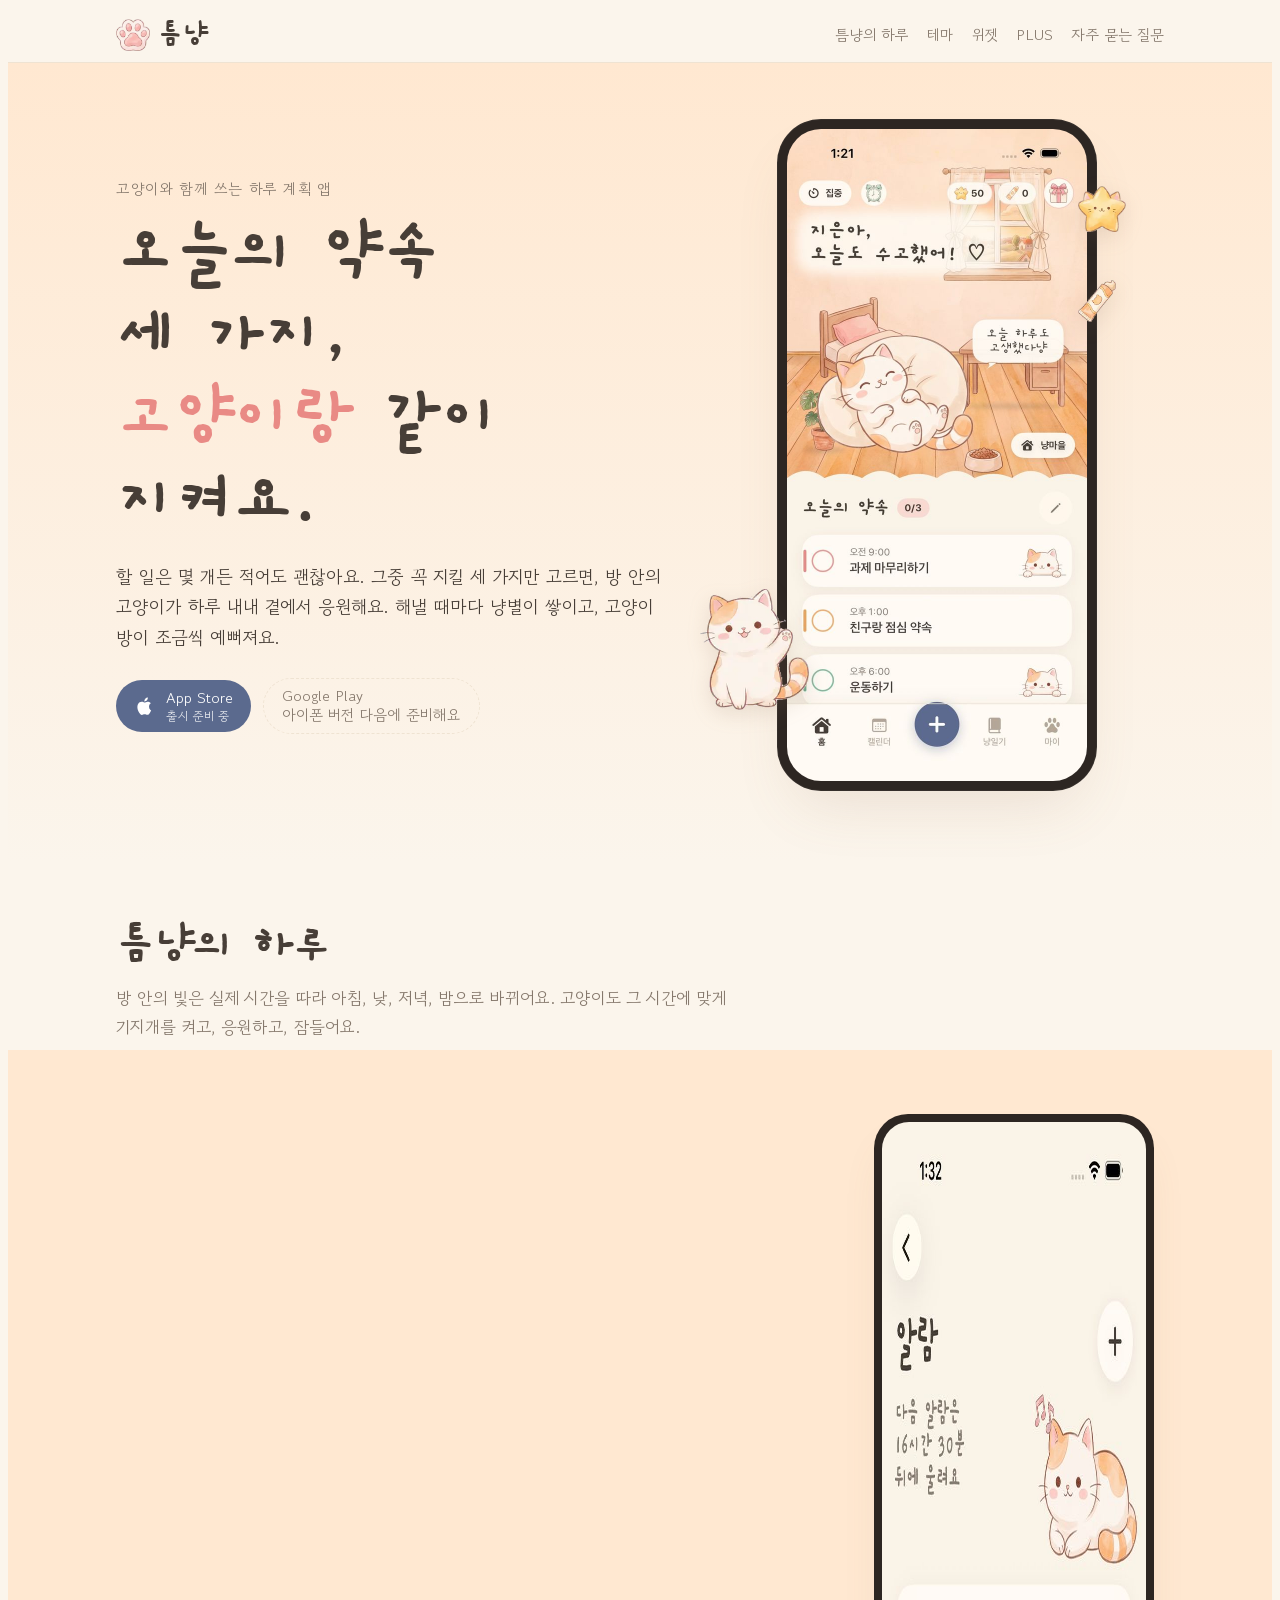
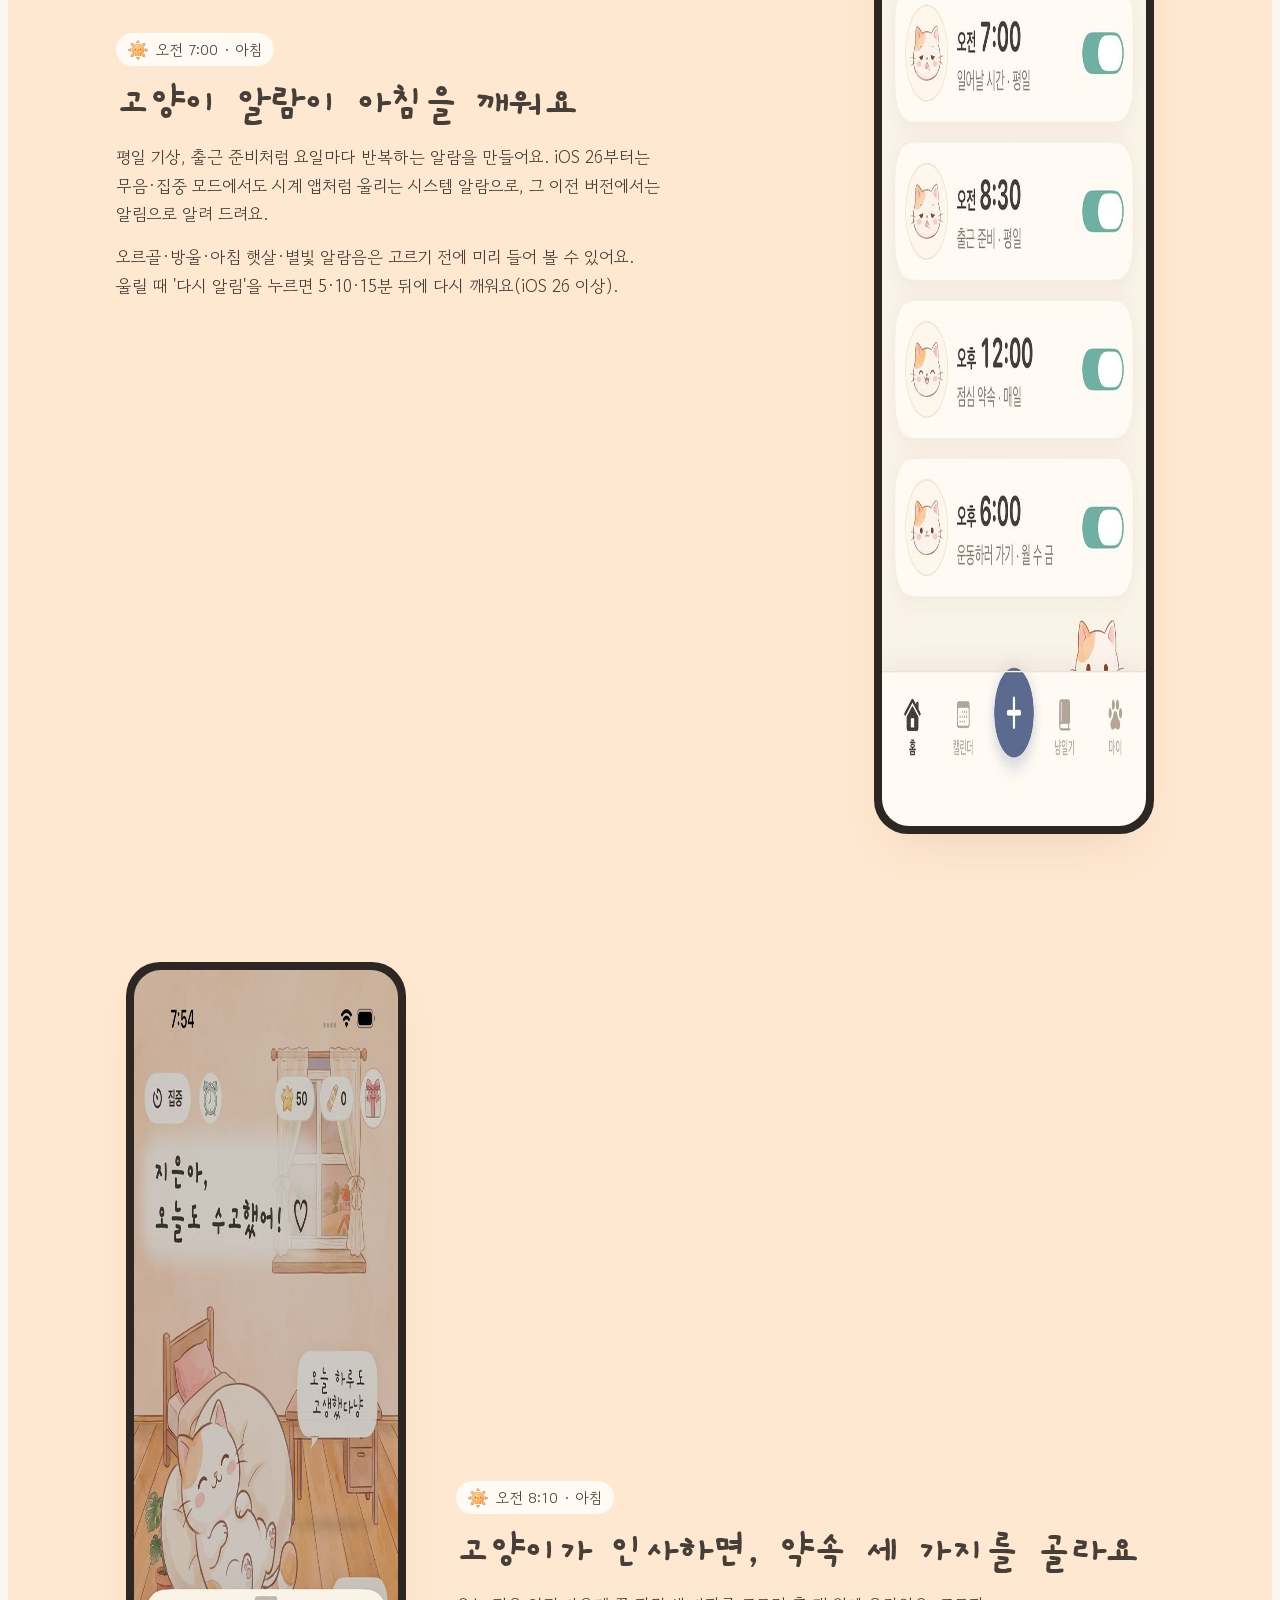
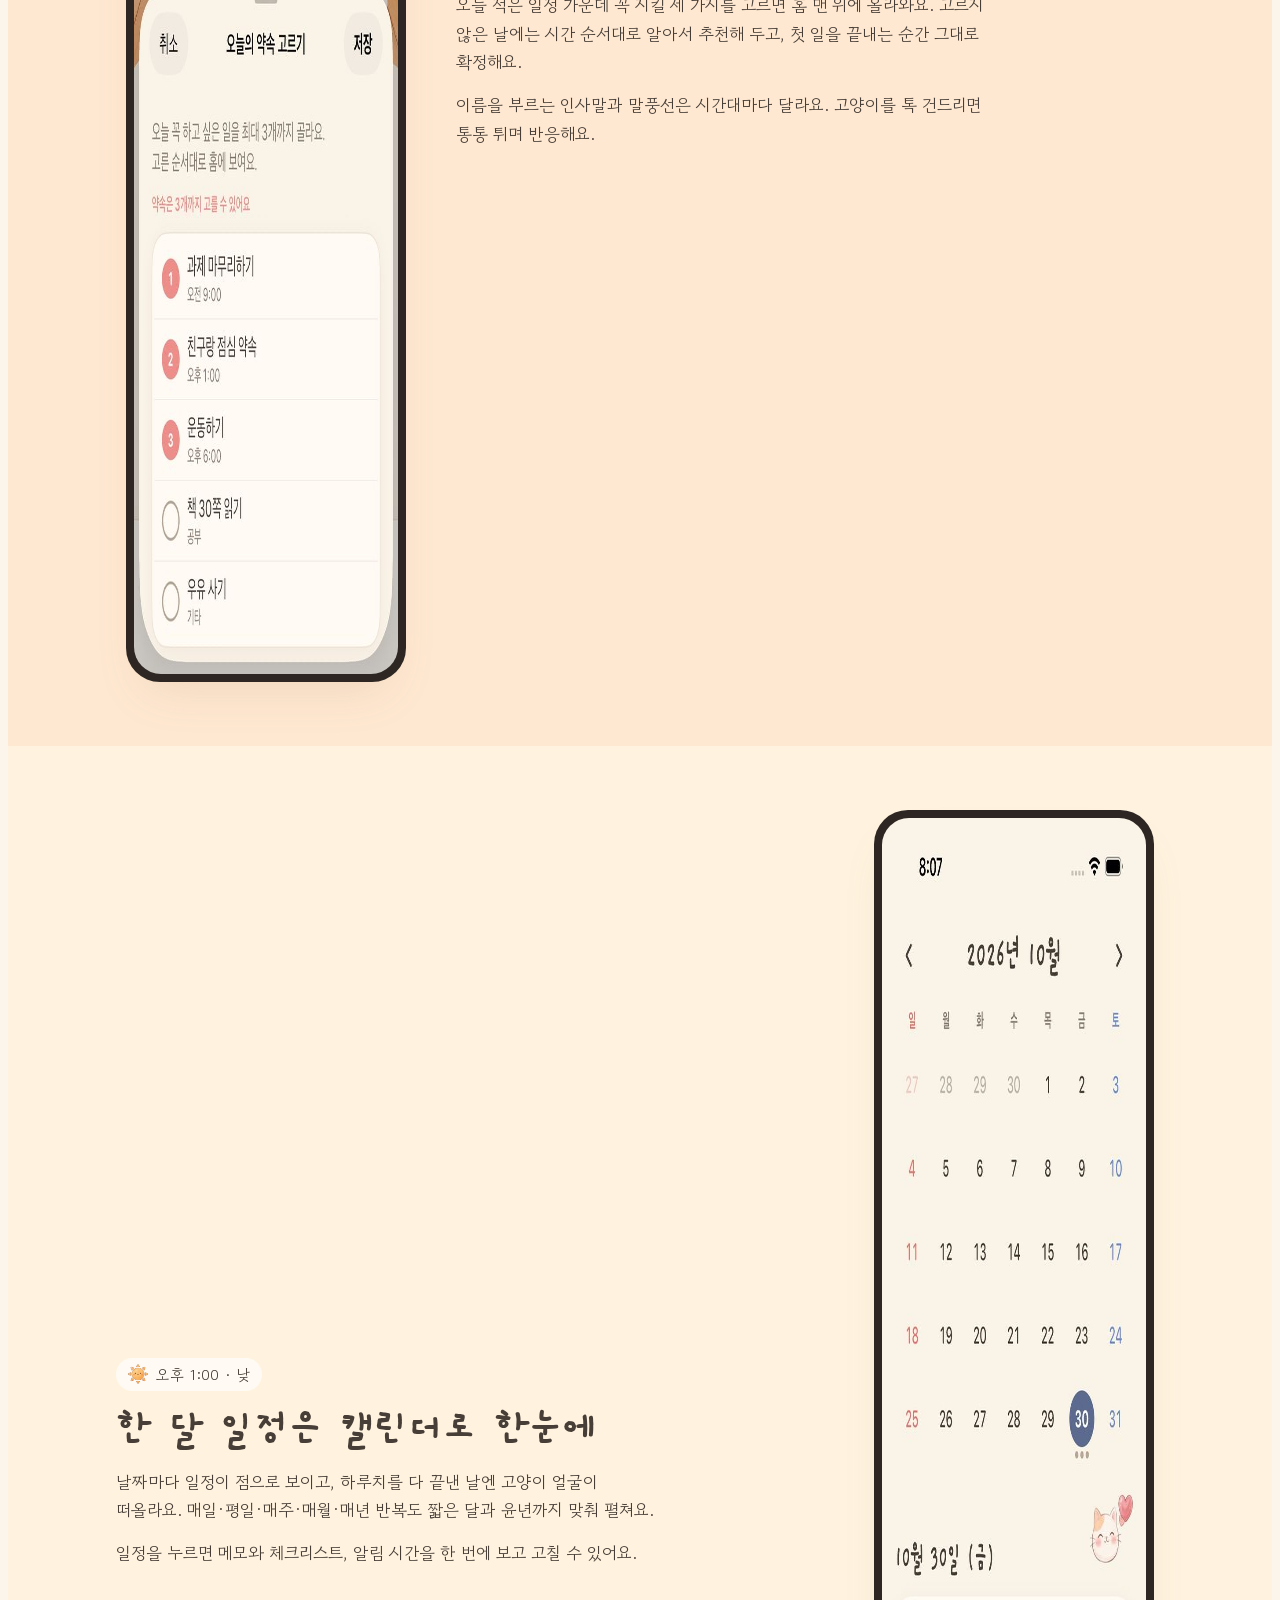
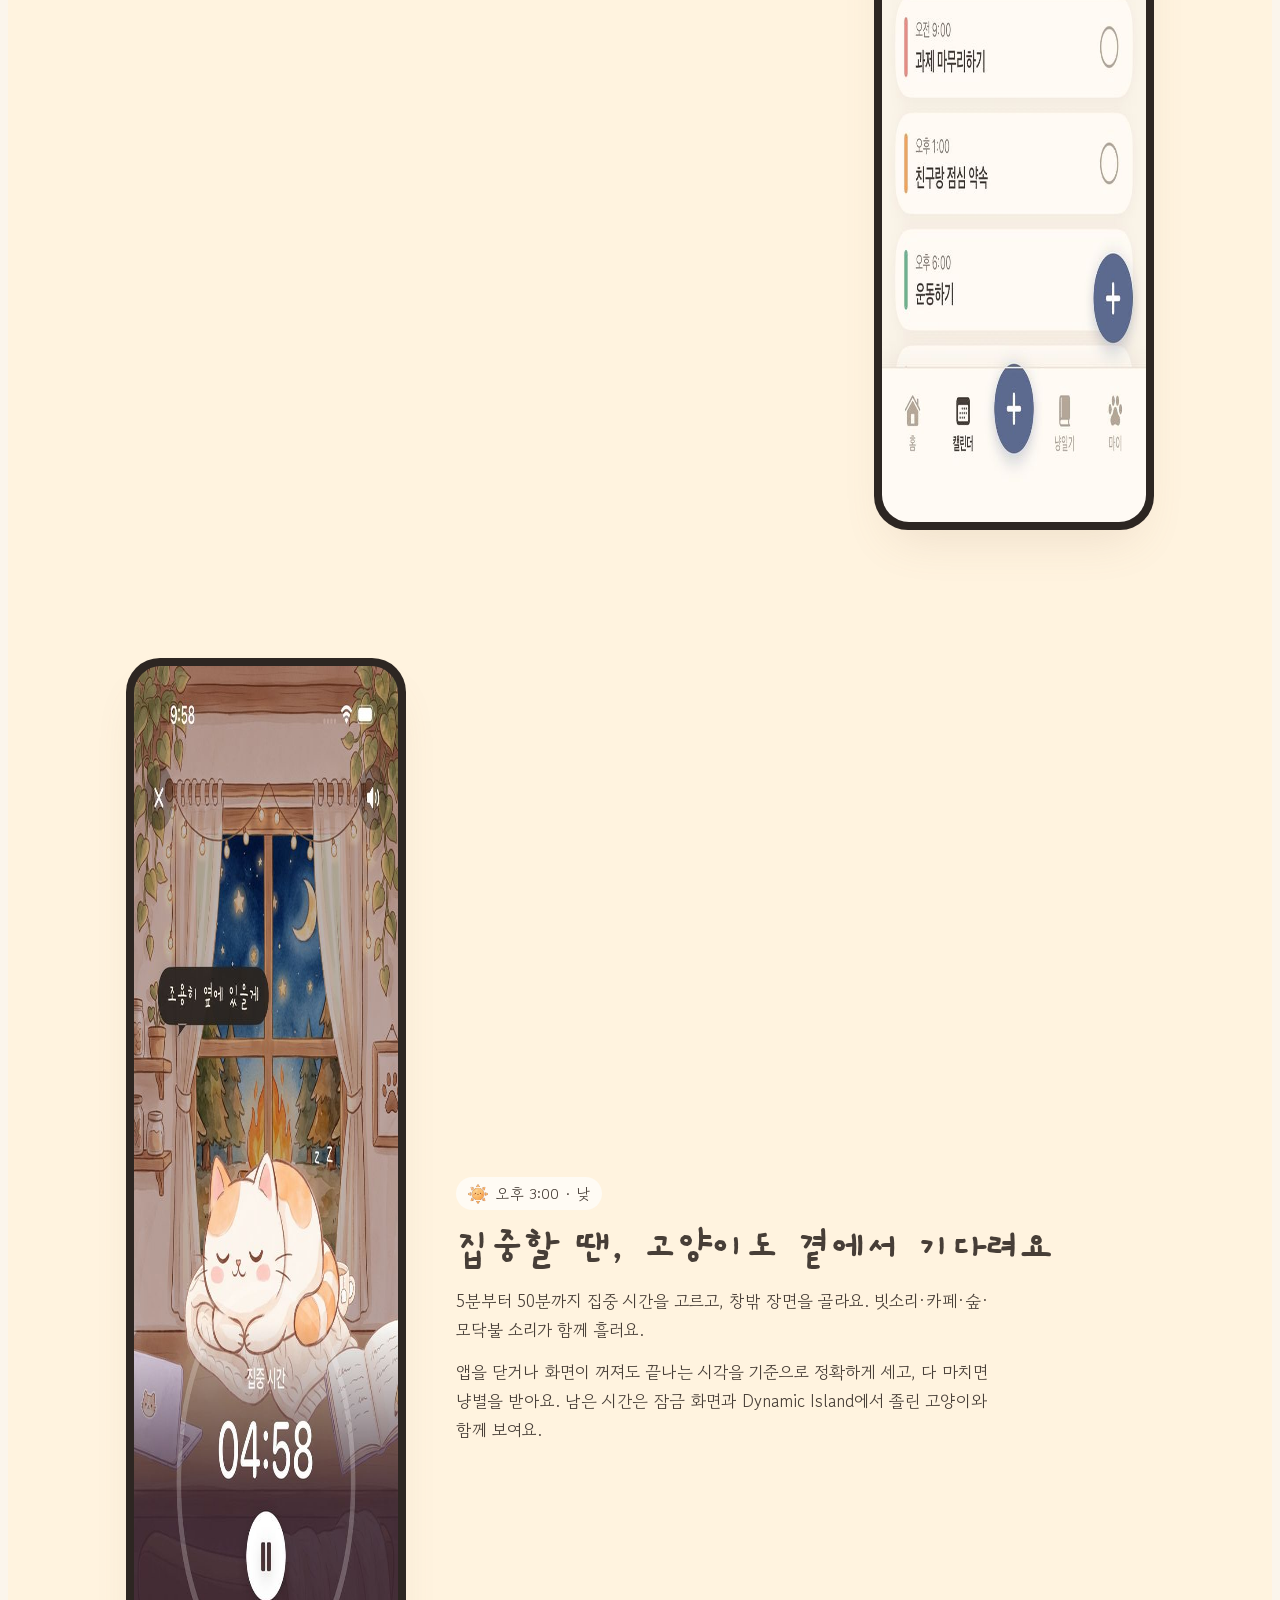
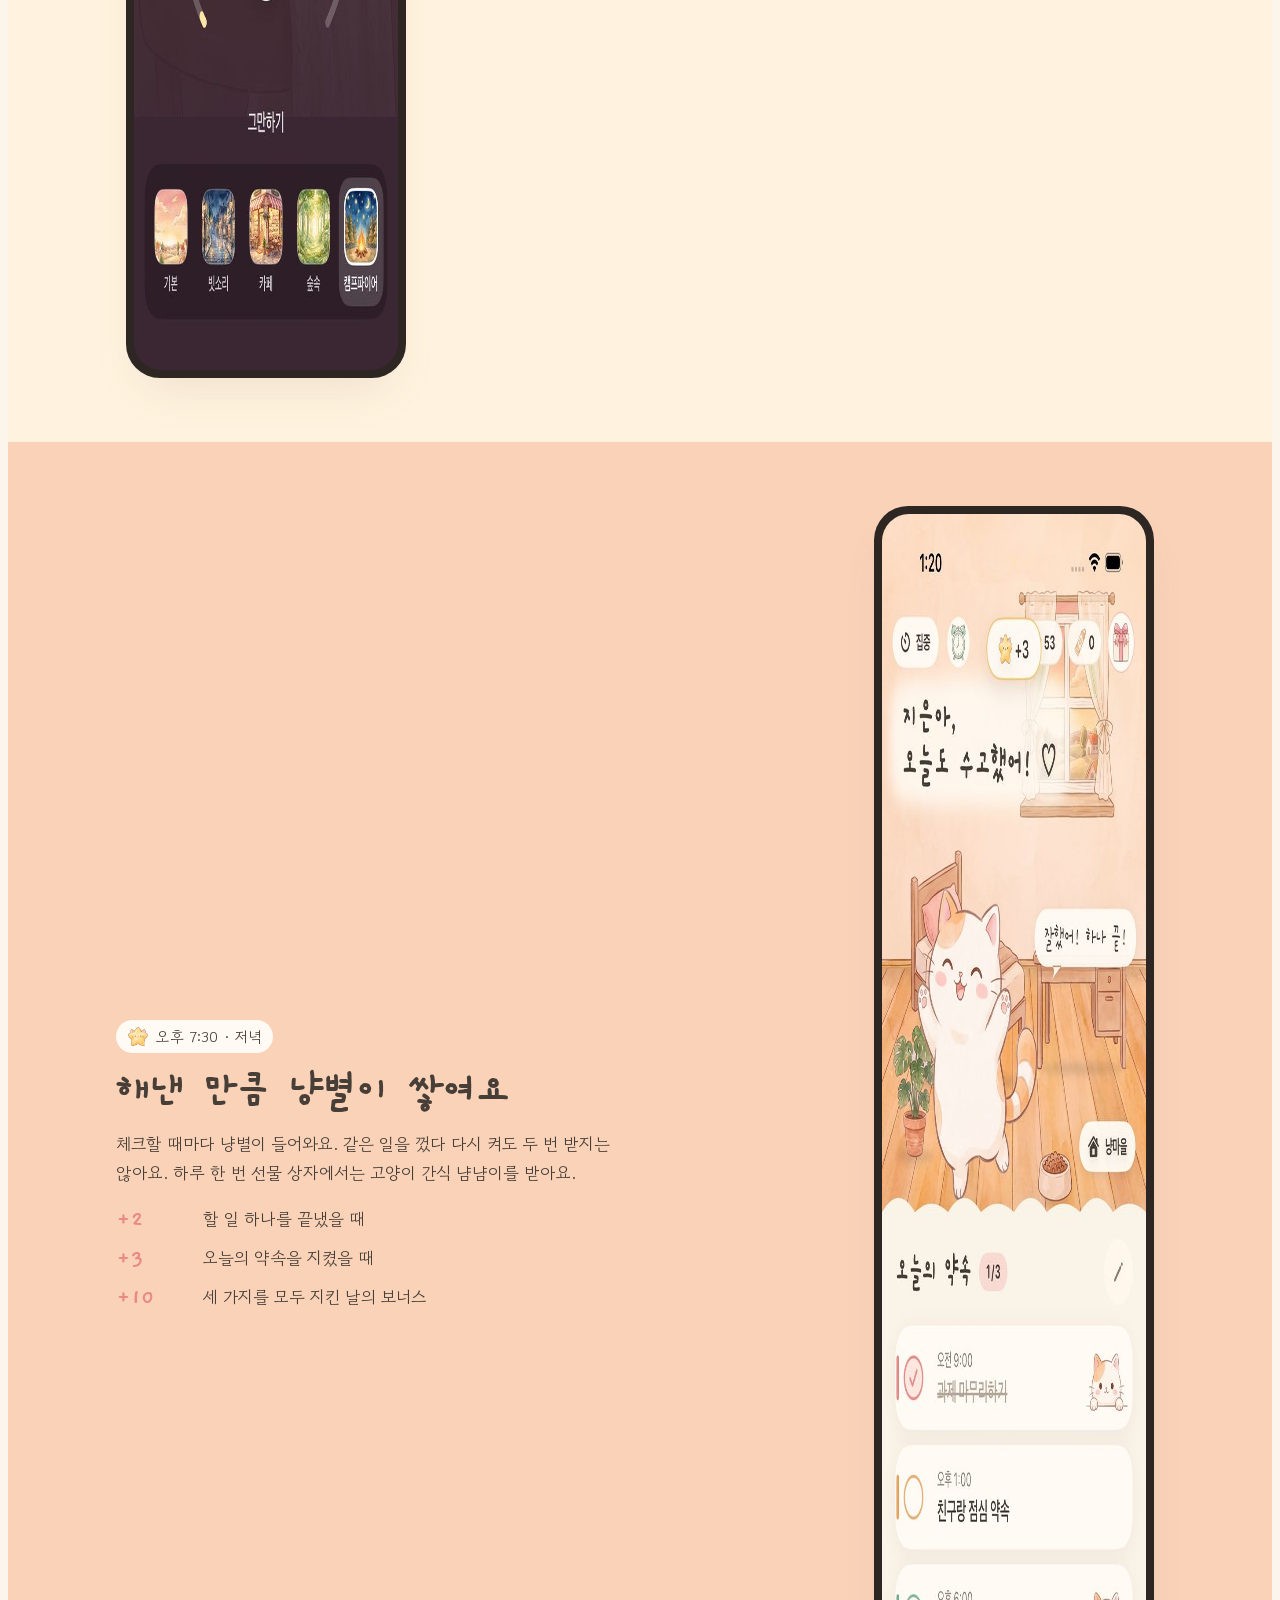
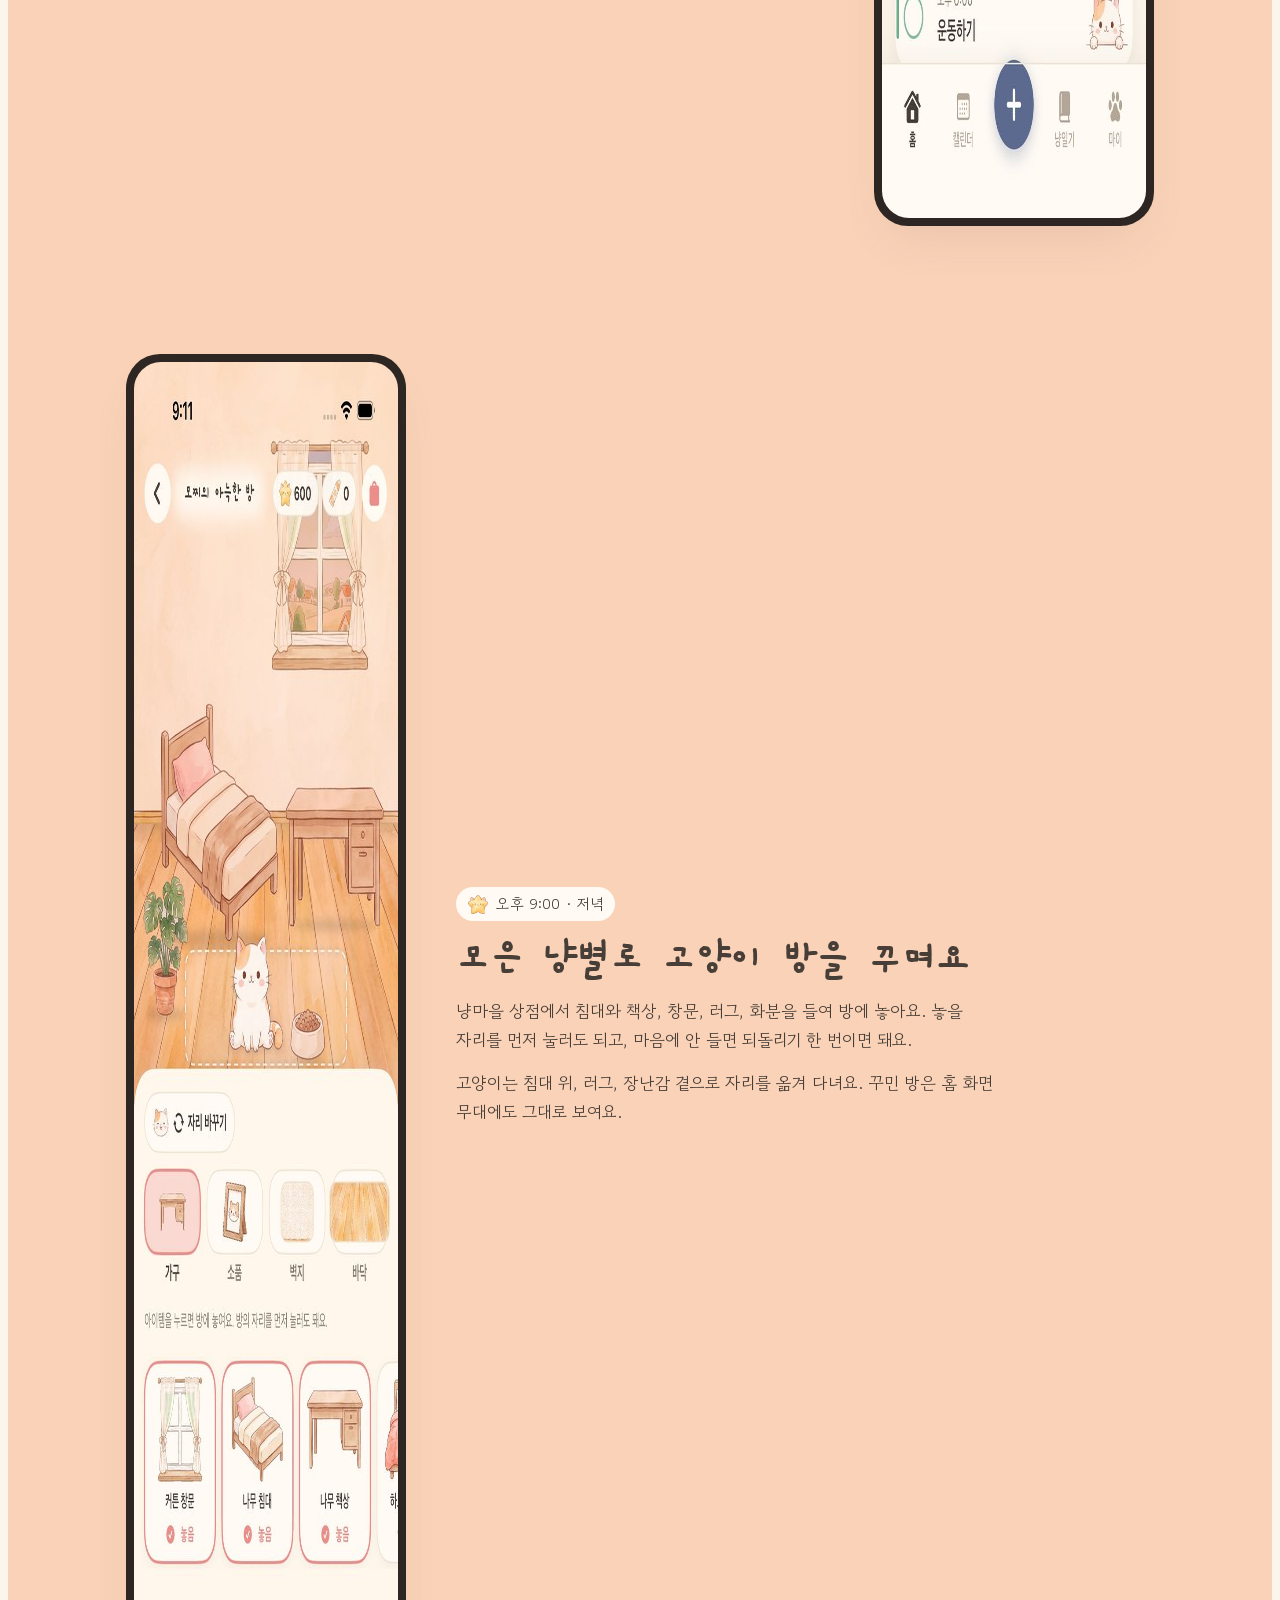
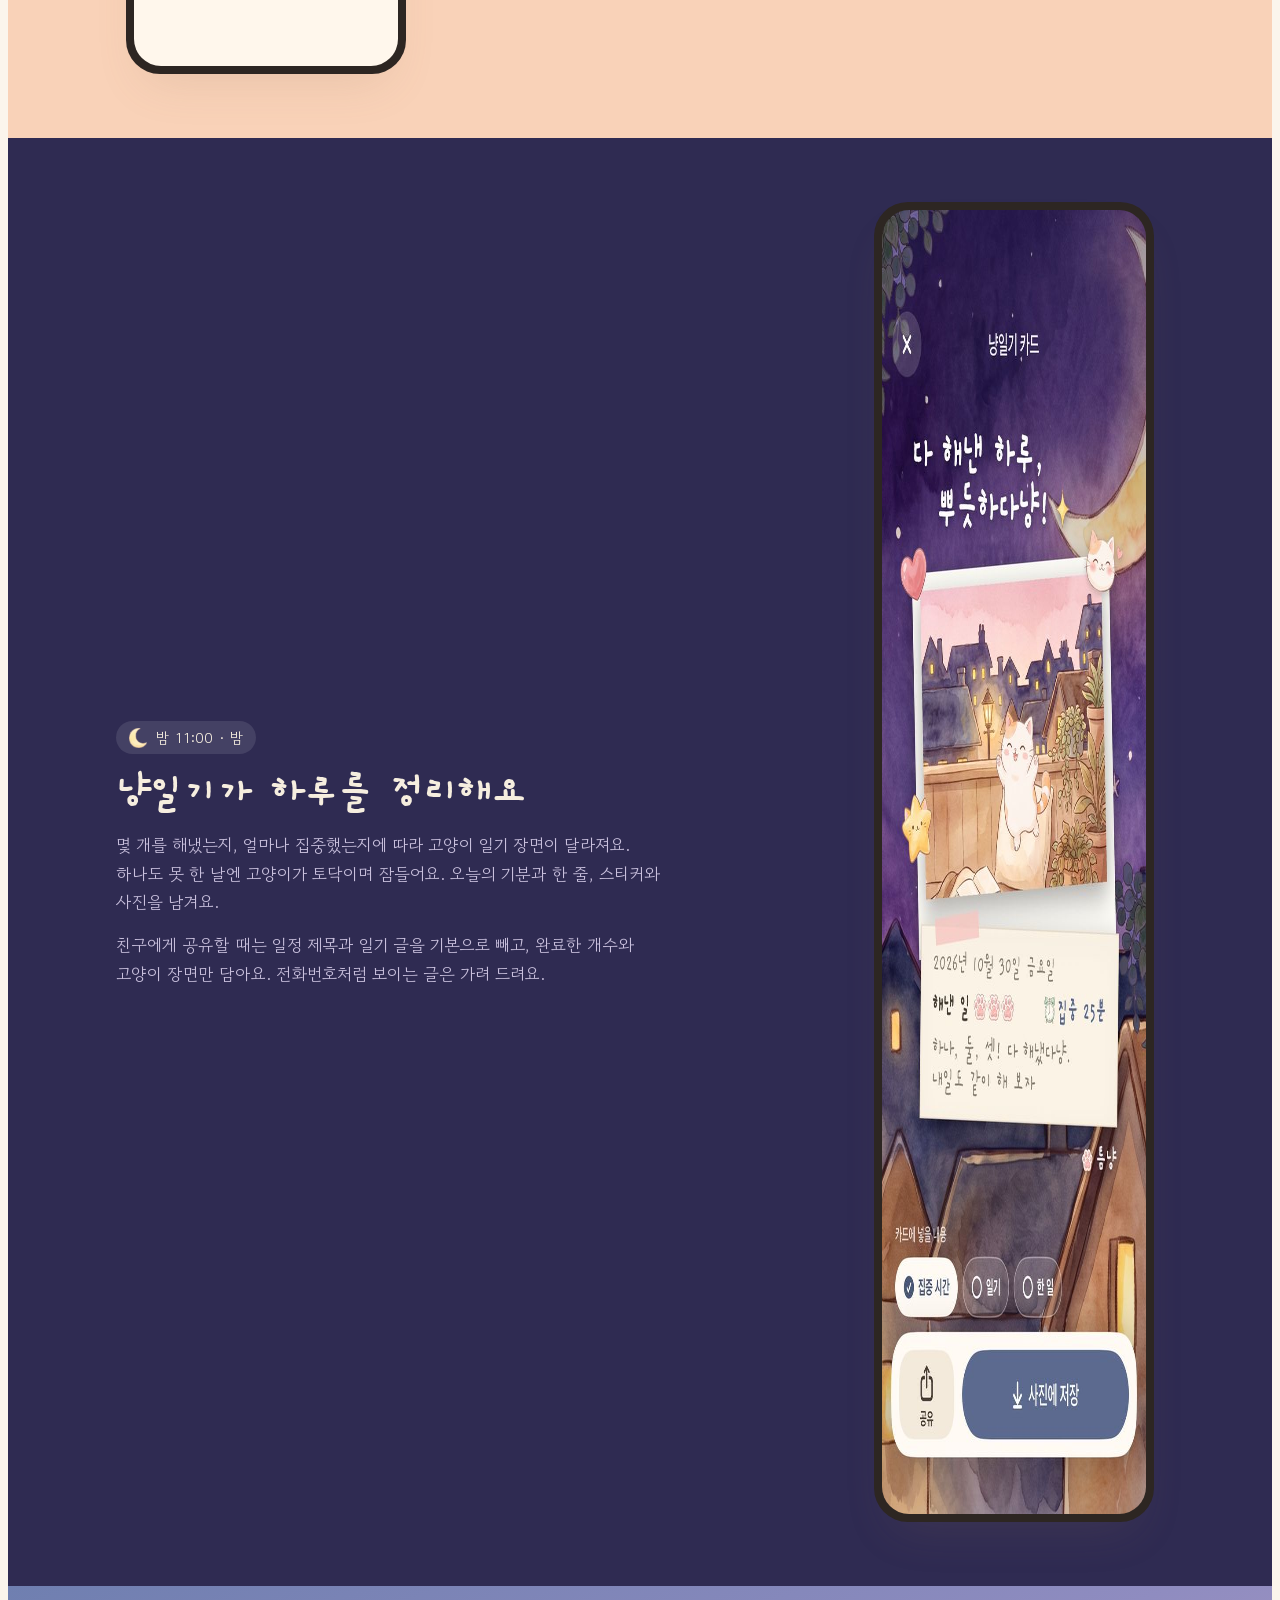
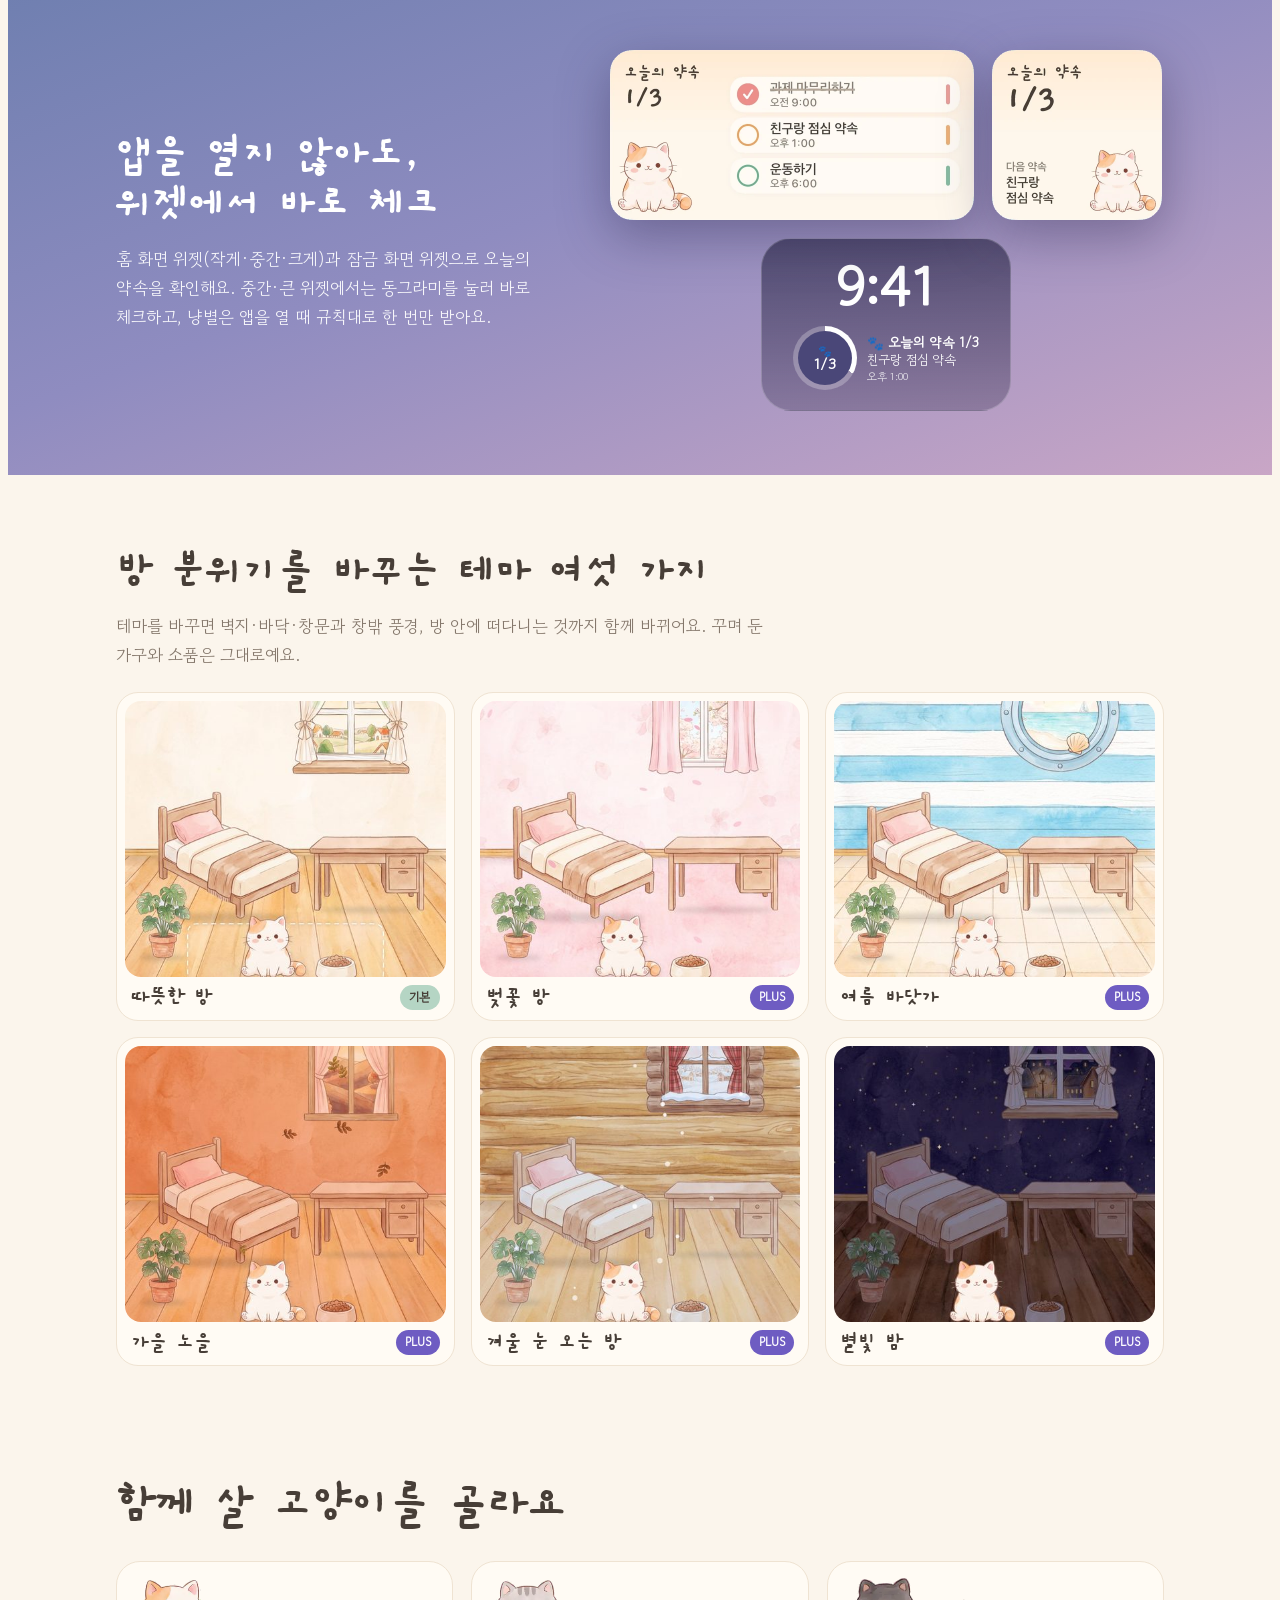
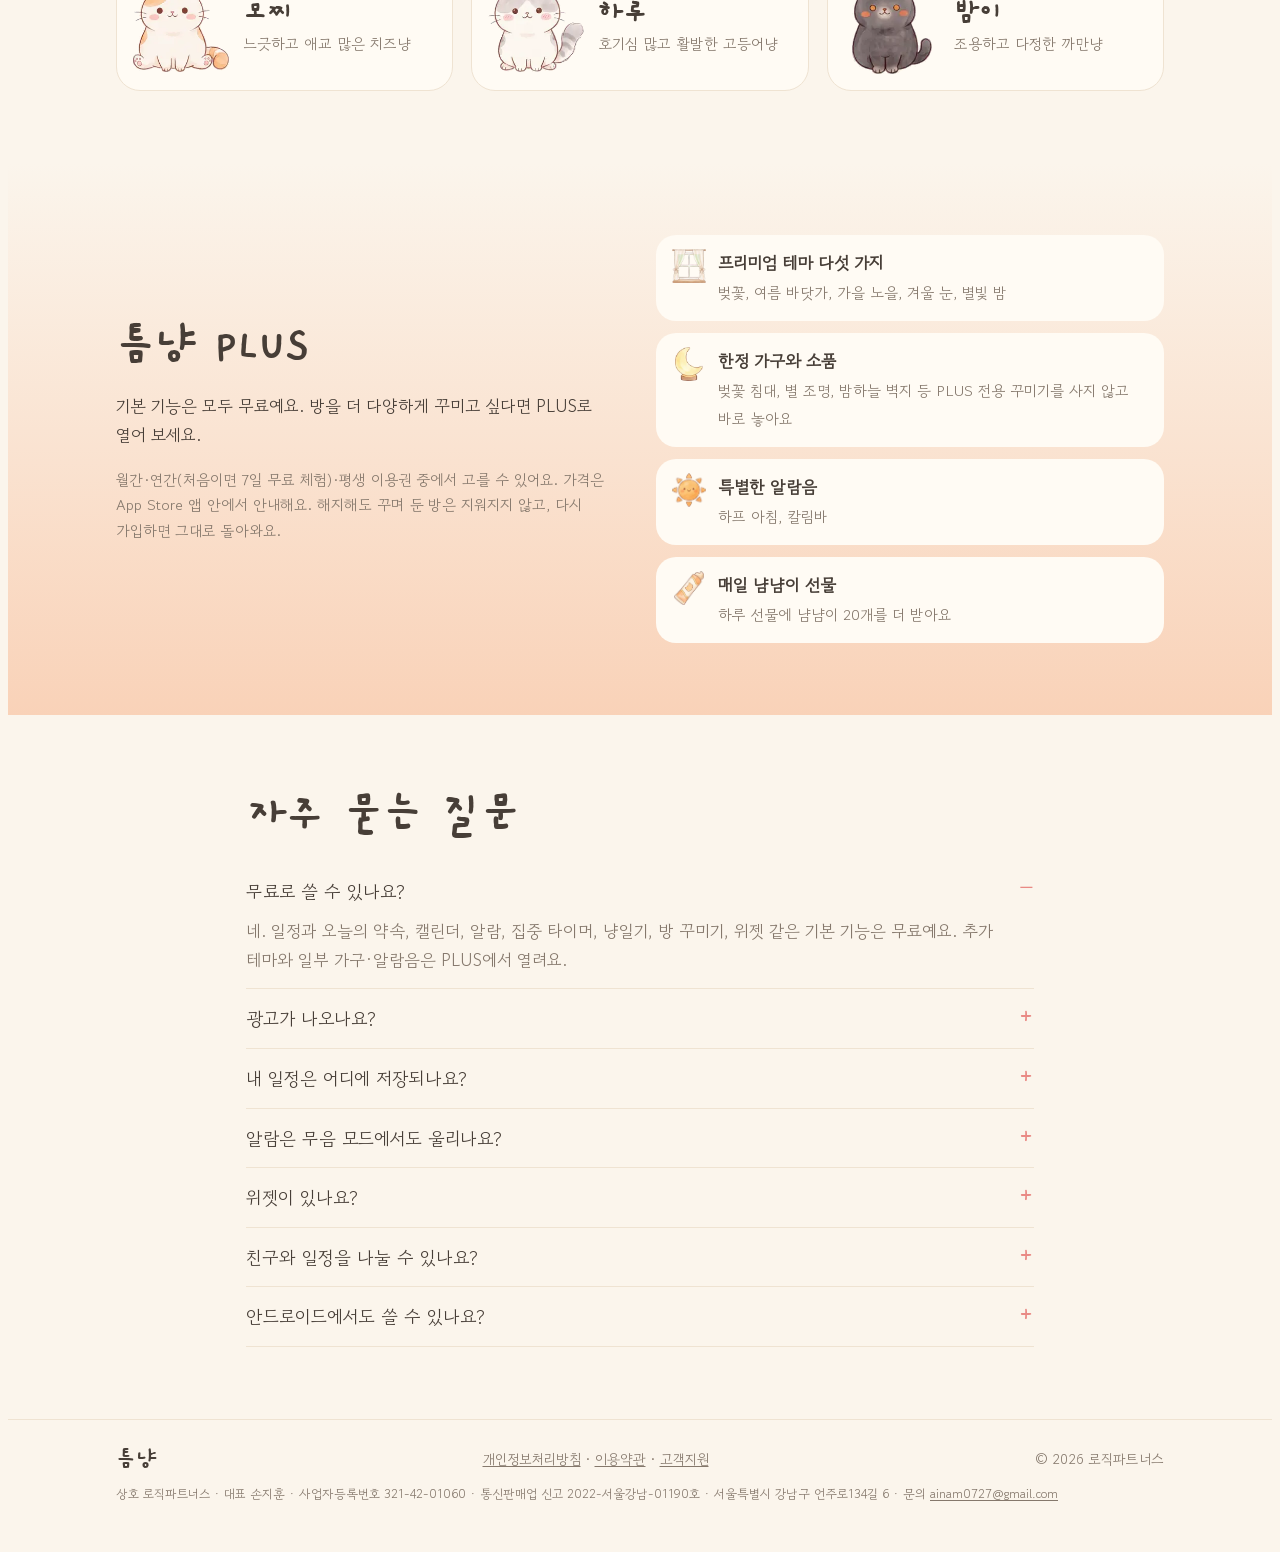
==== index.html @ 9c9bbd1b "틈냥 홈페이지 · 개인정보처리방침 · 이용약관 · 고객지원 (공개용 정적 사이트, 원본은 teumnyang 저장소 web/) Co-Authored-By: Claude Opus 5." ====
<!doctype html>
<html lang="ko">
<meta charset="utf-8">
<meta name="viewport" content="width=device-width, initial-scale=1, viewport-fit=cover">
<title>틈냥</title>
<meta name="claude:viewport-fit-sides" content="cover">
<meta name="description" content="오늘 꼭 지킬 약속 세 가지를 고르면, 방 안의 고양이가 하루 내내 응원해요. 해낸 만큼 냥별이 쌓이고 방이 예뻐지는 일정 앱 틈냥.">
<link rel="preconnect" href="https://fonts.googleapis.com">
<link rel="preconnect" href="https://fonts.gstatic.com" crossorigin>
<link rel="stylesheet" href="https://fonts.googleapis.com/css2?family=Gaegu:wght@400;700&family=Gowun+Dodum&display=swap">
<style>
/* 레이아웃: 고양이 방의 하루(아침 → 낮 → 저녁 → 밤)를 따라 내려가는 세로 이야기. 시간대마다 띠의 빛깔이 바뀐다. */
:root {
  --paper: #fbf5ec;
  --card: #fffbf4;
  --line: #efe3d2;
  --ink: #473e37;
  --ink-soft: #85786c;
  --navy: #5b6a8e;
  --coral: #e98a85;
  --sage: #b5d5c4;
  --morning: #ffe8d1;
  --noon: #fff3df;
  --evening: #f9d2b8;
  --night: #2f2b52;
  --night-ink: #f6eedf;
  --night-soft: #c9c0dd;
  --shadow: rgba(140, 110, 85, 0.16);
  --display: "Gaegu", "Nanum Pen Script", "Apple SD Gothic Neo", "Noto Sans KR", cursive;
  --body: "Gowun Dodum", "Apple SD Gothic Neo", "Noto Sans KR", "Malgun Gothic", system-ui, sans-serif;
}
@media (prefers-color-scheme: dark) {
  :root:not([data-theme="light"]) {
    --paper: #1e1a17; --card: #2a2420; --line: #3a322c; --ink: #f3e9dc; --ink-soft: #bcae9f;
    --navy: #9aa8d1; --coral: #ee9a95; --sage: #6f9483;
    --morning: #3a2c25; --noon: #2c2621; --evening: #3d2a22; --night: #1a1833; --night-ink: #f6eedf; --night-soft: #b9b0d2;
    --shadow: rgba(0, 0, 0, 0.35);
    color-scheme: dark;
  }
}
:root[data-theme="dark"] {
  --paper: #1e1a17; --card: #2a2420; --line: #3a322c; --ink: #f3e9dc; --ink-soft: #bcae9f;
  --navy: #9aa8d1; --coral: #ee9a95; --sage: #6f9483;
  --morning: #3a2c25; --noon: #2c2621; --evening: #3d2a22; --night: #1a1833; --night-ink: #f6eedf; --night-soft: #b9b0d2;
  --shadow: rgba(0, 0, 0, 0.35);
  color-scheme: dark;
}

* { box-sizing: border-box; }
body {
  background: var(--paper);
  color: var(--ink);
  font-family: var(--body);
  font-size: 17px;
  line-height: 1.7;
  word-break: keep-all;
  overflow-wrap: anywhere;
}
body::before {
  content: ""; position: fixed; inset: 0 0 auto; height: env(safe-area-inset-top, 0px); z-index: 10;
  background: var(--paper);
}
img { max-width: 100%; display: block; }
a { color: inherit; }
:focus-visible { outline: 3px solid var(--navy); outline-offset: 3px; border-radius: 8px; }

.wrap {
  width: 100%;
  max-width: 1080px;
  margin: 0 auto;
  padding-left: max(16px, env(safe-area-inset-left, 0px));
  padding-right: max(16px, env(safe-area-inset-right, 0px));
}

/* 머리 */
.top {
  position: sticky; top: env(safe-area-inset-top, 0px); z-index: 5;
  background: color-mix(in srgb, var(--paper) 88%, transparent);
  backdrop-filter: blur(8px);
  border-bottom: 1px solid var(--line);
}
.top .wrap { display: flex; align-items: center; justify-content: space-between; gap: 16px; padding-block: 10px; }
.brand { display: flex; align-items: center; gap: 8px; font-family: var(--display); font-weight: 700; font-size: 30px; line-height: 1; text-decoration: none; }
.brand img { width: 34px; height: 34px; object-fit: contain; }
.top nav { display: flex; gap: 18px; font-size: 15px; color: var(--ink-soft); }
.top nav a { text-decoration: none; }
.top nav a:hover { color: var(--ink); }
@media (max-width: 560px) { .top nav { display: none; } }

/* 첫 화면 */
.hero { background: linear-gradient(180deg, var(--morning), var(--paper)); }
.hero .wrap { display: grid; grid-template-columns: minmax(0, 1.1fr) minmax(0, 0.9fr); gap: 40px; align-items: center; padding-block: 56px 72px; }
@media (max-width: 820px) { .hero .wrap { grid-template-columns: 1fr; padding-block: 36px 56px; } }
.eyebrow { font-size: 15px; letter-spacing: 0.04em; color: var(--ink-soft); margin: 0 0 10px; }
h1, h2, h3 { font-family: var(--display); font-weight: 700; line-height: 1.15; text-wrap: balance; margin: 0; }
h1 { font-size: clamp(44px, 7vw, 72px); }
h1 .soft { color: var(--coral); }
.lede { font-size: 18px; max-width: 34em; margin: 18px 0 26px; color: var(--ink); }
.stores { display: flex; flex-wrap: wrap; gap: 12px; align-items: center; }
.store {
  display: inline-flex; align-items: center; gap: 10px; min-height: 52px; padding: 8px 18px;
  border-radius: 999px; background: var(--navy); color: #fff; font-size: 15px; line-height: 1.25;
}
.store small { display: block; font-size: 12px; opacity: 0.85; }
.store.quiet { background: transparent; color: var(--ink-soft); border: 1.5px dashed var(--line); }
.store svg { width: 22px; height: 22px; flex: none; }

.phone-stage { position: relative; justify-self: center; width: min(320px, 82vw); }
.phone {
  position: relative; border-radius: 44px; padding: 10px; background: #2d2622;
  box-shadow: 0 30px 60px -20px var(--shadow), 0 0 0 1px rgba(255, 255, 255, 0.04) inset;
}
.phone img { border-radius: 34px; width: 100%; height: auto; }
.sticker { position: absolute; filter: drop-shadow(0 6px 10px var(--shadow)); pointer-events: none; }
.sticker.wave { width: 34%; left: -24%; bottom: 12%; }
.sticker.star { width: 15%; right: -9%; top: 10%; animation: bob 4.5s ease-in-out infinite; }
.sticker.churu { width: 12%; right: -6%; top: 24%; animation: bob 5.2s ease-in-out infinite reverse; }
@keyframes bob { 0%, 100% { transform: translateY(0) rotate(-4deg); } 50% { transform: translateY(-8px) rotate(4deg); } }
@media (prefers-reduced-motion: reduce) { .sticker { animation: none !important; } }

/* 하루 흐름 */
.day-intro .wrap { padding-block: 56px 8px; display: grid; gap: 10px; }
.day-intro h2 { font-size: clamp(34px, 5vw, 48px); }
.day-intro p { margin: 0; color: var(--ink-soft); max-width: 36em; }

.slot { --band: var(--noon); background: var(--band); }
.slot.morning { --band: var(--morning); }
.slot.noon { --band: var(--noon); }
.slot.evening { --band: var(--evening); }
.slot.night { --band: var(--night); color: var(--night-ink); }
.slot .wrap { display: grid; grid-template-columns: minmax(0, 1fr) minmax(0, 300px); gap: 40px; align-items: center; padding-block: 64px; }
.slot.flip .wrap { grid-template-columns: minmax(0, 300px) minmax(0, 1fr); }
.slot.flip .copy { order: 2; }
@media (max-width: 760px) {
  .slot .wrap, .slot.flip .wrap { grid-template-columns: 1fr; gap: 28px; padding-block: 48px; }
  .slot.flip .copy { order: 0; }
}
.clock {
  display: inline-flex; align-items: center; gap: 8px; font-size: 15px; font-variant-numeric: tabular-nums;
  padding: 4px 12px; border-radius: 999px; background: var(--card); color: var(--ink); margin-bottom: 14px;
}
.slot.night .clock { background: rgba(255, 255, 255, 0.1); color: var(--night-ink); }
.clock img { width: 20px; height: 20px; object-fit: contain; }
.copy h3 { font-size: clamp(30px, 4.2vw, 42px); margin-bottom: 14px; }
.copy p { margin: 0 0 14px; max-width: 32em; }
.slot.night .copy p { color: var(--night-soft); }
.facts { list-style: none; padding: 0; margin: 18px 0 0; display: grid; gap: 10px; }
.facts li { display: flex; gap: 10px; align-items: baseline; }
.facts b { font-family: var(--display); font-size: 24px; line-height: 1; min-width: 3.2em; color: var(--coral); font-variant-numeric: tabular-nums; }
.slot.night .facts b { color: #ffd27a; }
.shot { justify-self: center; width: min(280px, 76vw); border-radius: 34px; padding: 8px; background: #2d2622; box-shadow: 0 24px 48px -18px var(--shadow); }
.shot img { border-radius: 27px; }

/* 위젯 (홈 화면·잠금 화면 모양) */
.widgets { background: linear-gradient(160deg, #6f7fb0 0%, #8f8cc0 45%, #c9a6c6 100%); color: #fff; }
.widgets .wrap { padding-block: 64px; display: grid; grid-template-columns: minmax(0, 0.9fr) minmax(0, 1.1fr); gap: 36px; align-items: center; }
@media (max-width: 820px) { .widgets .wrap { grid-template-columns: 1fr; } }
.widgets h2 { font-size: clamp(32px, 4.6vw, 44px); margin-bottom: 14px; }
.widgets .copy p { color: rgba(255, 255, 255, 0.92); max-width: 30em; margin: 0; }
.widget-row { display: flex; flex-wrap: wrap; gap: 18px; justify-content: center; align-items: center; }
/* 실제 위젯 화면(앱 단위 테스트가 그린 캡처) */
.widget-shot { display: block; height: auto; filter: drop-shadow(0 16px 26px rgba(30, 24, 60, 0.35)); }
.widget-shot--medium { flex: 1 1 100%; width: 100%; max-width: 364px; }
.widget-shot--small { width: min(170px, 42vw); }
.lock {
  width: min(250px, 70vw); border-radius: 30px; padding: 18px 16px 20px; text-align: center;
  background: linear-gradient(180deg, rgba(20, 18, 48, 0.55), rgba(20, 18, 48, 0.25)); border: 1px solid rgba(255, 255, 255, 0.2);
}
.lock-time { font-size: 54px; font-weight: 700; letter-spacing: -0.02em; line-height: 1.1; font-variant-numeric: tabular-nums; }
.lock-widgets { display: flex; gap: 10px; justify-content: center; align-items: center; margin-top: 10px; }
.lock-ring {
  width: 64px; height: 64px; border-radius: 50%; display: grid; place-content: center; line-height: 1.05; font-size: 15px;
  background: conic-gradient(#fff 0 33%, rgba(255, 255, 255, 0.25) 33% 100%); position: relative;
}
.lock-ring::before { content: ""; position: absolute; inset: 5px; border-radius: 50%; background: #4a4778; }
.lock-ring > * { position: relative; }
.lock-ring span { font-size: 11px; }
.lock-rect { text-align: left; display: grid; font-size: 13px; line-height: 1.35; }
.lock-rect b { font-size: 13.5px; }
.lock-rect small { opacity: 0.8; }

/* 테마 */
.themes .wrap { padding-block: 72px 40px; display: grid; gap: 14px; }
.themes h2 { font-size: clamp(32px, 4.6vw, 44px); }
.themes .wrap > p { margin: 0 0 8px; color: var(--ink-soft); max-width: 40em; }
.theme-grid { display: grid; grid-template-columns: repeat(3, minmax(0, 1fr)); gap: 16px; }
@media (max-width: 760px) { .theme-grid { grid-template-columns: repeat(2, minmax(0, 1fr)); gap: 12px; } }
.theme-grid figure { margin: 0; background: var(--card); border: 1px solid var(--line); border-radius: 22px; padding: 8px; }
.theme-grid img { width: 100%; height: auto; border-radius: 16px; aspect-ratio: 480 / 414; object-fit: cover; }
.theme-grid figcaption { display: flex; justify-content: space-between; align-items: center; gap: 8px; padding: 8px 6px 2px; }
.theme-grid figcaption b { font-family: var(--display); font-size: 22px; font-weight: 700; line-height: 1.1; }
.theme-grid figcaption span { font-size: 12px; font-weight: 700; padding: 2px 9px; border-radius: 999px; background: #6e5cc2; color: #fff; flex: none; }
.theme-grid figure:first-child figcaption span { background: var(--sage); color: var(--ink); }
@media (max-width: 760px) {
  .theme-grid figcaption { flex-wrap: wrap; row-gap: 4px; }
  .theme-grid figcaption b { font-size: 19px; }
}

/* 고양이 */
.cats .wrap { padding-block: 72px; display: grid; gap: 28px; }
.cats h2, .plus h2, .faq h2 { font-size: clamp(34px, 5vw, 48px); }
.cat-grid { display: grid; grid-template-columns: repeat(3, minmax(0, 1fr)); gap: 18px; }
@media (max-width: 680px) { .cat-grid { grid-template-columns: 1fr; } }
.cat {
  display: grid; grid-template-columns: 96px minmax(0, 1fr); gap: 14px; align-items: center;
  padding: 16px; border-radius: 24px; background: var(--card); border: 1px solid var(--line);
}
.cat img { width: 96px; height: 96px; object-fit: contain; }
.cat h3 { font-size: 30px; }
.cat p { margin: 2px 0 0; color: var(--ink-soft); font-size: 15px; }

/* PLUS */
.plus { background: linear-gradient(180deg, var(--paper), var(--evening)); }
.plus .wrap { padding-block: 72px; display: grid; grid-template-columns: minmax(0, 1fr) minmax(0, 1fr); gap: 32px; align-items: center; }
@media (max-width: 760px) { .plus .wrap { grid-template-columns: 1fr; } }
.perks { list-style: none; margin: 0; padding: 0; display: grid; gap: 12px; }
.perks li { display: grid; grid-template-columns: 34px minmax(0, 1fr); gap: 12px; align-items: start; padding: 14px 16px; border-radius: 20px; background: var(--card); }
.perks img { width: 34px; height: 34px; object-fit: contain; }
.perks b { display: block; }
.perks span { color: var(--ink-soft); font-size: 15px; }
.plus .note { color: var(--ink-soft); font-size: 15px; margin-top: 12px; }

/* 자주 묻는 질문 */
.faq .wrap { padding-block: 72px; display: grid; gap: 20px; max-width: 820px; }
.faq details { border-bottom: 1px solid var(--line); padding-block: 14px; }
.faq summary { cursor: pointer; font-size: 18px; list-style: none; display: flex; justify-content: space-between; gap: 16px; }
.faq summary::-webkit-details-marker { display: none; }
.faq summary::after { content: "+"; font-family: var(--display); font-size: 26px; line-height: 1; color: var(--coral); }
.faq details[open] summary::after { content: "−"; }
.faq details p { margin: 10px 0 0; color: var(--ink-soft); }

footer { border-top: 1px solid var(--line); }
footer .wrap { padding-block: 28px 40px; display: flex; flex-wrap: wrap; justify-content: space-between; gap: 12px; color: var(--ink-soft); font-size: 14px; }
footer .brand { font-size: 24px; color: var(--ink); }
footer .biz { flex-basis: 100%; margin: 0; font-size: 12.5px; line-height: 1.6; color: var(--ink-soft); }
</style>

<header class="top">
  <div class="wrap">
    <a class="brand" href="#top"><img src="assets/icon_paw.png" alt="">틈냥</a>
    <nav aria-label="페이지 안 이동">
      <a href="#day">틈냥의 하루</a>
      <a href="#themes">테마</a>
      <a href="#widgets">위젯</a>
      <a href="#plus">PLUS</a>
      <a href="#faq">자주 묻는 질문</a>
    </nav>
  </div>
</header>

<main id="top">
  <section class="hero">
    <div class="wrap">
      <div>
        <p class="eyebrow">고양이와 함께 쓰는 하루 계획 앱</p>
        <h1>오늘의 약속 세 가지,<br><span class="soft">고양이랑</span> 같이 지켜요.</h1>
        <p class="lede">할 일은 몇 개든 적어도 괜찮아요. 그중 꼭 지킬 세 가지만 고르면, 방 안의 고양이가 하루 내내 곁에서 응원해요. 해낼 때마다 냥별이 쌓이고, 고양이 방이 조금씩 예뻐져요.</p>
        <div class="stores">
          <span class="store" role="note">
            <svg viewBox="0 0 24 24" aria-hidden="true"><path fill="currentColor" d="M16.4 12.6c0-2.3 1.9-3.4 2-3.5-1.1-1.6-2.8-1.8-3.4-1.8-1.4-.1-2.8.9-3.5.9-.7 0-1.9-.9-3.1-.8-1.6 0-3.1.9-3.9 2.4-1.7 2.9-.4 7.2 1.2 9.5.8 1.1 1.7 2.4 2.9 2.4 1.2 0 1.6-.8 3-.8s1.8.8 3 .7c1.3 0 2.1-1.1 2.8-2.3.9-1.3 1.3-2.6 1.3-2.7-.1 0-2.3-.9-2.3-3.9zM14.1 5.8c.6-.8 1.1-1.9 1-3-.9 0-2.1.6-2.8 1.4-.6.7-1.1 1.8-1 2.9 1.1.1 2.1-.5 2.8-1.3z"/></svg>
            <span>App Store<small>출시 준비 중</small></span>
          </span>
          <span class="store quiet" role="note">Google Play<br>아이폰 버전 다음에 준비해요</span>
        </div>
      </div>
      <div class="phone-stage">
        <div class="phone"><img src="assets/screen_home.jpg" alt="틈냥 홈 화면: 저녁빛 방에서 쿠션에 기대 쉬는 고양이, '지은아, 오늘도 수고했어!' 인사말, 오늘의 약속 세 가지 목록" width="600" height="1304"></div>
        <img class="sticker wave" src="assets/cat_mochi_wave.png" alt="">
        <img class="sticker star" src="assets/icon_star.png" alt="">
        <img class="sticker churu" src="assets/icon_churu.png" alt="">
      </div>
    </div>
  </section>

  <section class="day-intro" id="day">
    <div class="wrap">
      <h2>틈냥의 하루</h2>
      <p>방 안의 빛은 실제 시간을 따라 아침, 낮, 저녁, 밤으로 바뀌어요. 고양이도 그 시간에 맞게 기지개를 켜고, 응원하고, 잠들어요.</p>
    </div>
  </section>

  <section class="slot morning" aria-labelledby="t-alarm">
    <div class="wrap">
      <div class="copy">
        <span class="clock"><img src="assets/icon_sun.png" alt="">오전 7:00 · 아침</span>
        <h3 id="t-alarm">고양이 알람이 아침을 깨워요</h3>
        <p>평일 기상, 출근 준비처럼 요일마다 반복하는 알람을 만들어요. iOS 26부터는 무음·집중 모드에서도 시계 앱처럼 울리는 시스템 알람으로, 그 이전 버전에서는 알림으로 알려 드려요.</p>
        <p>오르골·방울·아침 햇살·별빛 알람음은 고르기 전에 미리 들어 볼 수 있어요. 울릴 때 '다시 알림'을 누르면 5·10·15분 뒤에 다시 깨워요(iOS 26 이상).</p>
      </div>
      <div class="shot"><img src="assets/screen_alarm.jpg" alt="알람 목록 화면: 오전 7시 기상, 8시 30분 출근 준비, 낮 12시 점심, 오후 6시 운동 알람과 켜기 스위치" width="600" height="1304" loading="lazy"></div>
    </div>
  </section>

  <section class="slot morning flip" aria-labelledby="t-morning">
    <div class="wrap">
      <div class="copy">
        <span class="clock"><img src="assets/icon_sun.png" alt="">오전 8:10 · 아침</span>
        <h3 id="t-morning">고양이가 인사하면, 약속 세 가지를 골라요</h3>
        <p>오늘 적은 일정 가운데 꼭 지킬 세 가지를 고르면 홈 맨 위에 올라와요. 고르지 않은 날에는 시간 순서대로 알아서 추천해 두고, 첫 일을 끝내는 순간 그대로 확정해요.</p>
        <p>이름을 부르는 인사말과 말풍선은 시간대마다 달라요. 고양이를 톡 건드리면 통통 튀며 반응해요.</p>
      </div>
      <div class="shot"><img src="assets/screen_promises.jpg" alt="오늘의 약속 고르기 화면: 일정 목록에서 최대 세 개를 순서대로 고르는 모습" width="600" height="1304" loading="lazy"></div>
    </div>
  </section>

  <section class="slot noon" aria-labelledby="t-noon">
    <div class="wrap">
      <div class="copy">
        <span class="clock"><img src="assets/icon_sun.png" alt="">오후 1:00 · 낮</span>
        <h3 id="t-noon">한 달 일정은 캘린더로 한눈에</h3>
        <p>날짜마다 일정이 점으로 보이고, 하루치를 다 끝낸 날엔 고양이 얼굴이 떠올라요. 매일·평일·매주·매월·매년 반복도 짧은 달과 윤년까지 맞춰 펼쳐요.</p>
        <p>일정을 누르면 메모와 체크리스트, 알림 시간을 한 번에 보고 고칠 수 있어요.</p>
      </div>
      <div class="shot"><img src="assets/screen_calendar.jpg" alt="캘린더 화면: 2026년 10월 달력과 선택한 날의 일정 목록" width="600" height="1304" loading="lazy"></div>
    </div>
  </section>

  <section class="slot noon flip" aria-labelledby="t-focus">
    <div class="wrap">
      <div class="copy">
        <span class="clock"><img src="assets/icon_sun.png" alt="">오후 3:00 · 낮</span>
        <h3 id="t-focus">집중할 땐, 고양이도 곁에서 기다려요</h3>
        <p>5분부터 50분까지 집중 시간을 고르고, 창밖 장면을 골라요. 빗소리·카페·숲·모닥불 소리가 함께 흘러요.</p>
        <p>앱을 닫거나 화면이 꺼져도 끝나는 시각을 기준으로 정확하게 세고, 다 마치면 냥별을 받아요. 남은 시간은 잠금 화면과 Dynamic Island에서 졸린 고양이와 함께 보여요.</p>
      </div>
      <div class="shot"><img src="assets/screen_focus.jpg" alt="집중 타이머 화면: 모닥불 창가에서 잠든 고양이와 남은 시간 4분 58초" width="600" height="1304" loading="lazy"></div>
    </div>
  </section>

  <section class="slot evening" aria-labelledby="t-evening">
    <div class="wrap">
      <div class="copy">
        <span class="clock"><img src="assets/icon_star.png" alt="">오후 7:30 · 저녁</span>
        <h3 id="t-evening">해낸 만큼 냥별이 쌓여요</h3>
        <p>체크할 때마다 냥별이 들어와요. 같은 일을 껐다 다시 켜도 두 번 받지는 않아요. 하루 한 번 선물 상자에서는 고양이 간식 냠냠이를 받아요.</p>
        <ul class="facts">
          <li><b>+2</b><span>할 일 하나를 끝냈을 때</span></li>
          <li><b>+3</b><span>오늘의 약속을 지켰을 때</span></li>
          <li><b>+10</b><span>세 가지를 모두 지킨 날의 보너스</span></li>
        </ul>
      </div>
      <div class="shot"><img src="assets/screen_reward.jpg" alt="약속 하나를 끝내 냥별 3개를 받은 순간의 홈 화면" width="600" height="1304" loading="lazy"></div>
    </div>
  </section>

  <section class="slot evening flip" aria-labelledby="t-room">
    <div class="wrap">
      <div class="copy">
        <span class="clock"><img src="assets/icon_star.png" alt="">오후 9:00 · 저녁</span>
        <h3 id="t-room">모은 냥별로 고양이 방을 꾸며요</h3>
        <p>냥마을 상점에서 침대와 책상, 창문, 러그, 화분을 들여 방에 놓아요. 놓을 자리를 먼저 눌러도 되고, 마음에 안 들면 되돌리기 한 번이면 돼요.</p>
        <p>고양이는 침대 위, 러그, 장난감 곁으로 자리를 옮겨 다녀요. 꾸민 방은 홈 화면 무대에도 그대로 보여요.</p>
      </div>
      <div class="shot"><img src="assets/screen_room.jpg" alt="냥마을 방 꾸미기 화면: 창가와 침대, 책상이 놓인 방과 아래쪽 가구 고르기 목록" width="600" height="1304" loading="lazy"></div>
    </div>
  </section>

  <section class="slot night" aria-labelledby="t-night">
    <div class="wrap">
      <div class="copy">
        <span class="clock"><img src="assets/icon_moon.png" alt="">밤 11:00 · 밤</span>
        <h3 id="t-night">냥일기가 하루를 정리해요</h3>
        <p>몇 개를 해냈는지, 얼마나 집중했는지에 따라 고양이 일기 장면이 달라져요. 하나도 못 한 날엔 고양이가 토닥이며 잠들어요. 오늘의 기분과 한 줄, 스티커와 사진을 남겨요.</p>
        <p>친구에게 공유할 때는 일정 제목과 일기 글을 기본으로 빼고, 완료한 개수와 고양이 장면만 담아요. 전화번호처럼 보이는 글은 가려 드려요.</p>
      </div>
      <div class="shot"><img src="assets/screen_share.jpg" alt="냥일기 공유 카드: 보랏빛 밤 지붕 위 고양이와 '다 해낸 하루, 뿌듯하다냥!' 문구" width="600" height="1304" loading="lazy"></div>
    </div>
  </section>

  <section class="widgets" id="widgets" aria-labelledby="t-widgets">
    <div class="wrap">
      <div class="copy">
        <h2 id="t-widgets">앱을 열지 않아도, 위젯에서 바로 체크</h2>
        <p>홈 화면 위젯(작게·중간·크게)과 잠금 화면 위젯으로 오늘의 약속을 확인해요. 중간·큰 위젯에서는 동그라미를 눌러 바로 체크하고, 냥별은 앱을 열 때 규칙대로 한 번만 받아요.</p>
      </div>
      <div class="widget-row">
        <img class="widget-shot widget-shot--medium" src="assets/widget_medium.webp" width="364" height="170" loading="lazy"
             alt="중간 크기 홈 화면 위젯: 오늘의 약속 1/3, 고양이 모찌, 과제 마무리하기(완료)·친구랑 점심 약속 오후 1:00·운동하기 오후 6:00 체크 동그라미">
        <img class="widget-shot widget-shot--small" src="assets/widget_small.webp" width="170" height="170" loading="lazy"
             alt="작은 홈 화면 위젯: 오늘의 약속 1/3, 다음 약속 친구랑 점심 약속">
        <div class="lock" role="img" aria-label="잠금 화면 위젯 예시: 오늘의 약속 1/3, 다음 약속 친구랑 점심 약속">
          <div class="lock-time">9:41</div>
          <div class="lock-widgets">
            <div class="lock-ring"><span>🐾</span><b>1/3</b></div>
            <div class="lock-rect"><b>🐾 오늘의 약속 1/3</b><span>친구랑 점심 약속</span><small>오후 1:00</small></div>
          </div>
        </div>
      </div>
    </div>
  </section>

  <section class="themes" id="themes" aria-labelledby="t-themes">
    <div class="wrap">
      <h2 id="t-themes">방 분위기를 바꾸는 테마 여섯 가지</h2>
      <p>테마를 바꾸면 벽지·바닥·창문과 창밖 풍경, 방 안에 떠다니는 것까지 함께 바뀌어요. 꾸며 둔 가구와 소품은 그대로예요.</p>
      <div class="theme-grid">
        <figure><img src="assets/theme_t01.jpg" alt="따뜻한 방 테마: 크림색 벽과 나무 바닥, 햇살 드는 창" width="480" height="414" loading="lazy"><figcaption><b>따뜻한 방</b><span>기본</span></figcaption></figure>
        <figure><img src="assets/theme_t02.jpg" alt="벚꽃 방 테마: 분홍 벽지와 카펫, 벚꽃잎이 흩날리는 창" width="480" height="414" loading="lazy"><figcaption><b>벚꽃 방</b><span>PLUS</span></figcaption></figure>
        <figure><img src="assets/theme_t03.jpg" alt="여름 바닷가 테마: 파란 줄무늬 벽과 동그란 바다 창" width="480" height="414" loading="lazy"><figcaption><b>여름 바닷가</b><span>PLUS</span></figcaption></figure>
        <figure><img src="assets/theme_t04.jpg" alt="가을 노을 테마: 주황빛 벽과 노을이 비치는 아치 창, 떨어지는 낙엽" width="480" height="414" loading="lazy"><figcaption><b>가을 노을</b><span>PLUS</span></figcaption></figure>
        <figure><img src="assets/theme_t05.jpg" alt="겨울 눈 오는 방 테마: 통나무 벽과 눈 쌓인 창, 내리는 눈" width="480" height="414" loading="lazy"><figcaption><b>겨울 눈 오는 방</b><span>PLUS</span></figcaption></figure>
        <figure><img src="assets/theme_t06.jpg" alt="별빛 밤 테마: 보랏빛 밤하늘 벽지와 반짝이는 별, 가로등 켜진 창밖" width="480" height="414" loading="lazy"><figcaption><b>별빛 밤</b><span>PLUS</span></figcaption></figure>
      </div>
    </div>
  </section>

  <section class="cats" id="cats" aria-labelledby="t-cats">
    <div class="wrap">
      <h2 id="t-cats">함께 살 고양이를 골라요</h2>
      <div class="cat-grid">
        <article class="cat"><img src="assets/cat_mochi_sit.png" alt="치즈 무늬 고양이 모찌"><div><h3>모찌</h3><p>느긋하고 애교 많은 치즈냥</p></div></article>
        <article class="cat"><img src="assets/cat_haru_sit.png" alt="고등어 무늬 고양이 하루"><div><h3>하루</h3><p>호기심 많고 활발한 고등어냥</p></div></article>
        <article class="cat"><img src="assets/cat_bami_sit.png" alt="까만 고양이 밤이"><div><h3>밤이</h3><p>조용하고 다정한 까만냥</p></div></article>
      </div>
    </div>
  </section>

  <section class="plus" id="plus" aria-labelledby="t-plus">
    <div class="wrap">
      <div>
        <h2 id="t-plus">틈냥 PLUS</h2>
        <p>기본 기능은 모두 무료예요. 방을 더 다양하게 꾸미고 싶다면 PLUS로 열어 보세요.</p>
        <p class="note">월간·연간(처음이면 7일 무료 체험)·평생 이용권 중에서 고를 수 있어요. 가격은 App Store 앱 안에서 안내해요. 해지해도 꾸며 둔 방은 지워지지 않고, 다시 가입하면 그대로 돌아와요.</p>
      </div>
      <ul class="perks">
        <li><img src="assets/decor_window_basic.png" alt=""><div><b>프리미엄 테마 다섯 가지</b><span>벚꽃, 여름 바닷가, 가을 노을, 겨울 눈, 별빛 밤</span></div></li>
        <li><img src="assets/decor_lamp_moon.png" alt=""><div><b>한정 가구와 소품</b><span>벚꽃 침대, 별 조명, 밤하늘 벽지 등 PLUS 전용 꾸미기를 사지 않고 바로 놓아요</span></div></li>
        <li><img src="assets/icon_sun.png" alt=""><div><b>특별한 알람음</b><span>하프 아침, 칼림바</span></div></li>
        <li><img src="assets/icon_churu.png" alt=""><div><b>매일 냠냠이 선물</b><span>하루 선물에 냠냠이 20개를 더 받아요</span></div></li>
      </ul>
    </div>
  </section>

  <section class="faq" id="faq" aria-labelledby="t-faq">
    <div class="wrap">
      <h2 id="t-faq">자주 묻는 질문</h2>
      <div>
        <details open><summary>무료로 쓸 수 있나요?</summary><p>네. 일정과 오늘의 약속, 캘린더, 알람, 집중 타이머, 냥일기, 방 꾸미기, 위젯 같은 기본 기능은 무료예요. 추가 테마와 일부 가구·알람음은 PLUS에서 열려요.</p></details>
        <details><summary>광고가 나오나요?</summary><p>화면을 가리는 광고는 없어요. 냠냠이가 더 필요할 때 원하면 짧은 영상을 보고 받는 기능을 준비하고 있어요. PLUS에서는 광고가 나오지 않아요.</p></details>
        <details><summary>내 일정은 어디에 저장되나요?</summary><p>내 휴대폰 안에 저장돼서 인터넷이 없어도 쓸 수 있어요. 휴대폰을 바꿀 때는 마이 → 기록 백업에서 파일로 내보내고, 새 휴대폰에서 가져오면 돼요.</p></details>
        <details><summary>알람은 무음 모드에서도 울리나요?</summary><p>iOS 26 이상에서는 시스템 알람으로 예약해 무음·집중 모드에서도 울려요. 그보다 낮은 버전에서는 알림으로 알려 드리고, 알람 화면에 그 사실을 안내해요.</p></details>
        <details><summary>위젯이 있나요?</summary><p>네. 홈 화면에 작게·중간·크게, 잠금 화면에 동그라미·네모·한 줄 위젯이 있어요. 위젯에서 체크한 약속은 앱을 열 때 냥별과 함께 반영돼요.</p></details>
        <details><summary>친구와 일정을 나눌 수 있나요?</summary><p>친구와 일정을 나누는 기능과, 친구를 초대하면 둘 다 고양이 간식을 받는 초대 선물을 준비하고 있어요.</p></details>
        <details><summary>안드로이드에서도 쓸 수 있나요?</summary><p>아이폰 버전을 먼저 출시하고, 안드로이드 버전은 그다음에 준비해요.</p></details>
      </div>
    </div>
  </section>
</main>

<footer>
  <div class="wrap">
    <span class="brand">틈냥</span>
    <span><a href="privacy.html">개인정보처리방침</a> · <a href="terms.html">이용약관</a> · <a href="support.html">고객지원</a></span>
    <span>© 2026 로직파트너스</span>
    <p class="biz">상호 로직파트너스 · 대표 손지훈 · 사업자등록번호 321-42-01060 · 통신판매업 신고 2022-서울강남-01190호 · 서울특별시 강남구 언주로134길 6 · 문의 <a href="mailto:ainam0727@gmail.com">ainam0727@gmail.com</a></p>
  </div>
</footer>
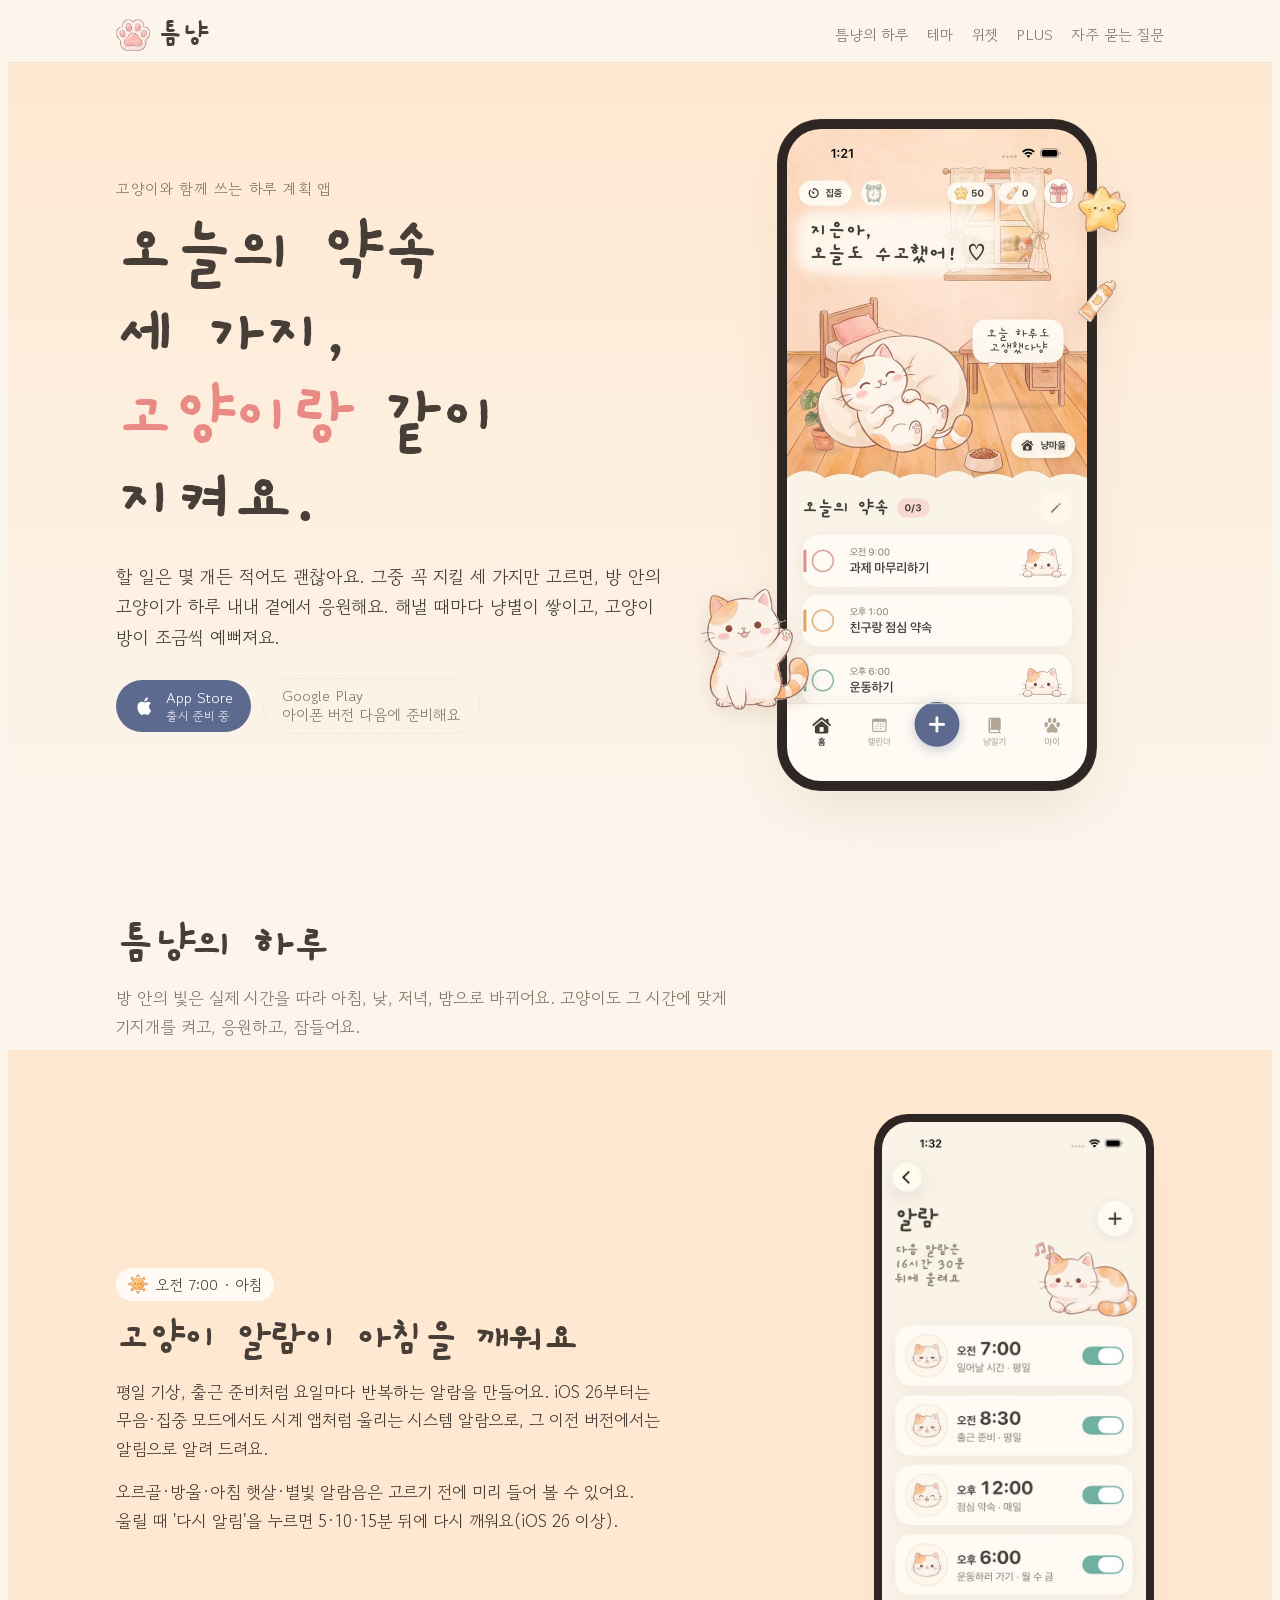
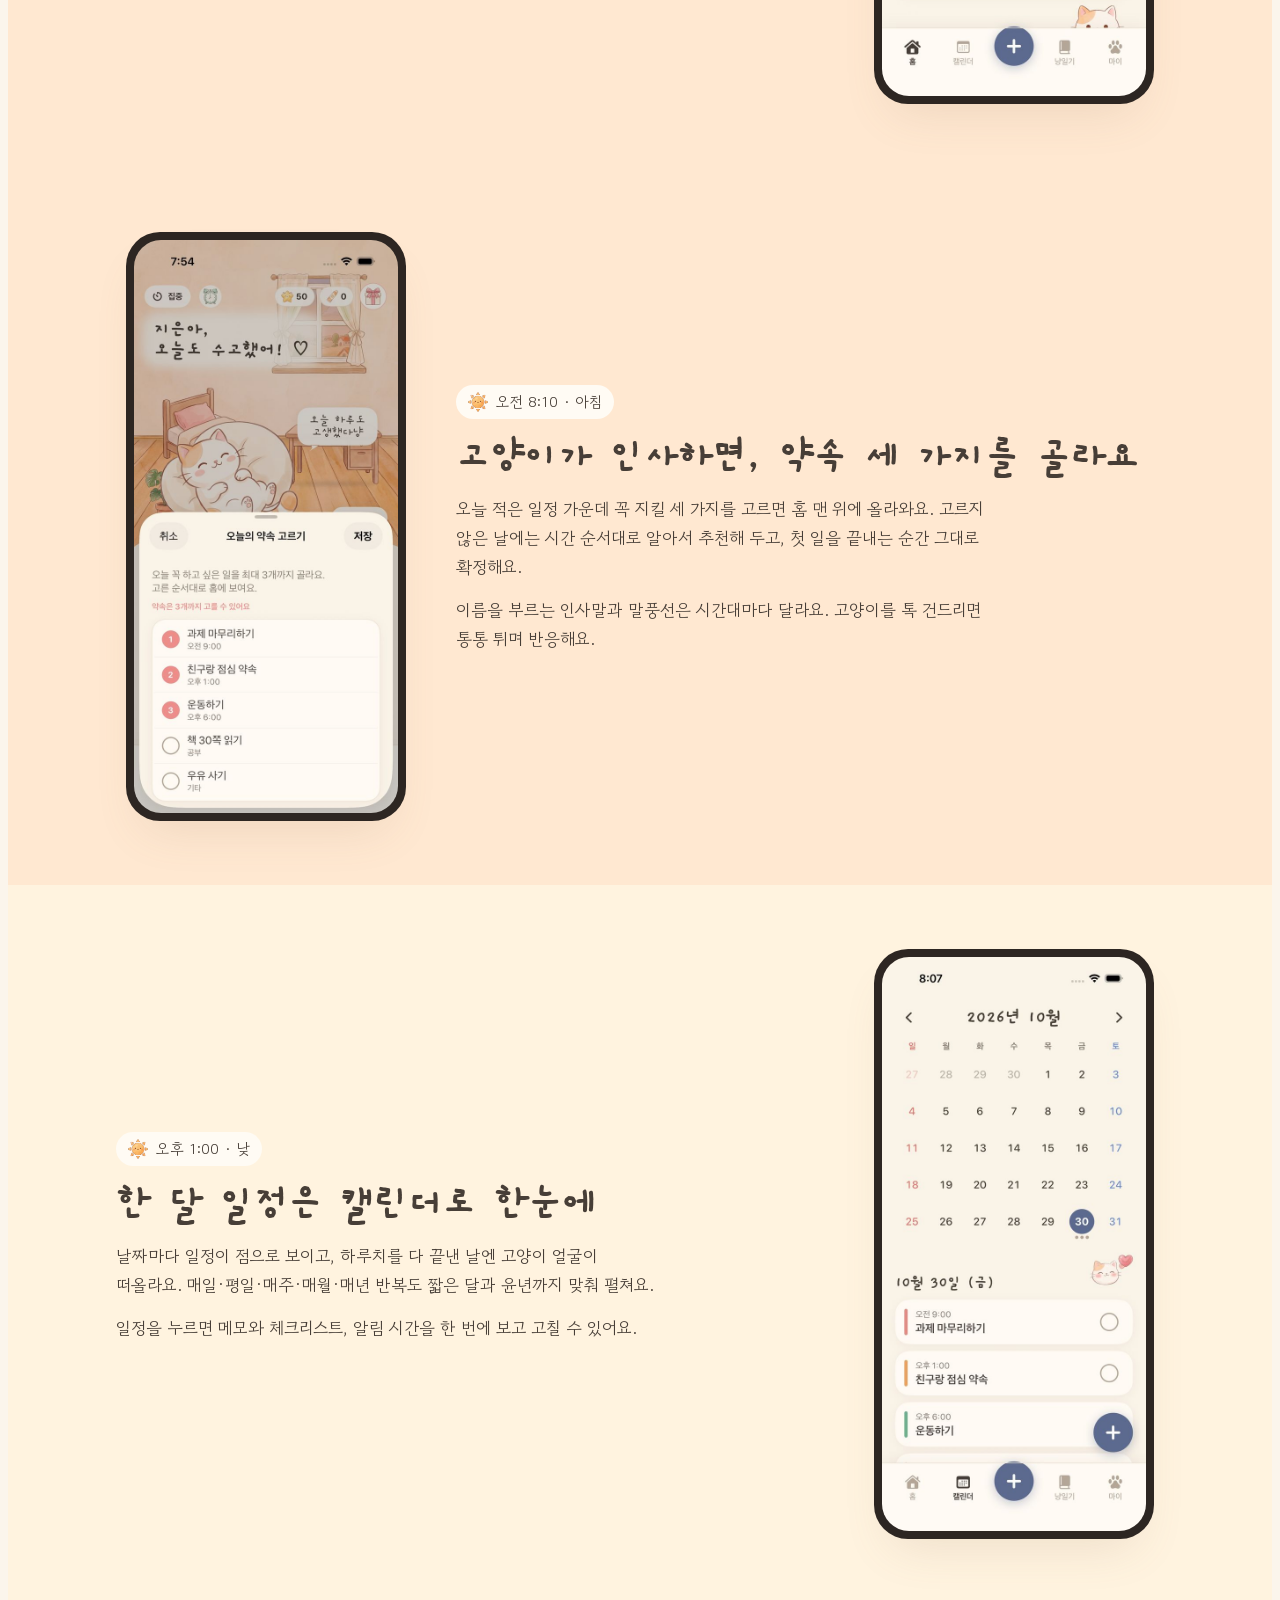
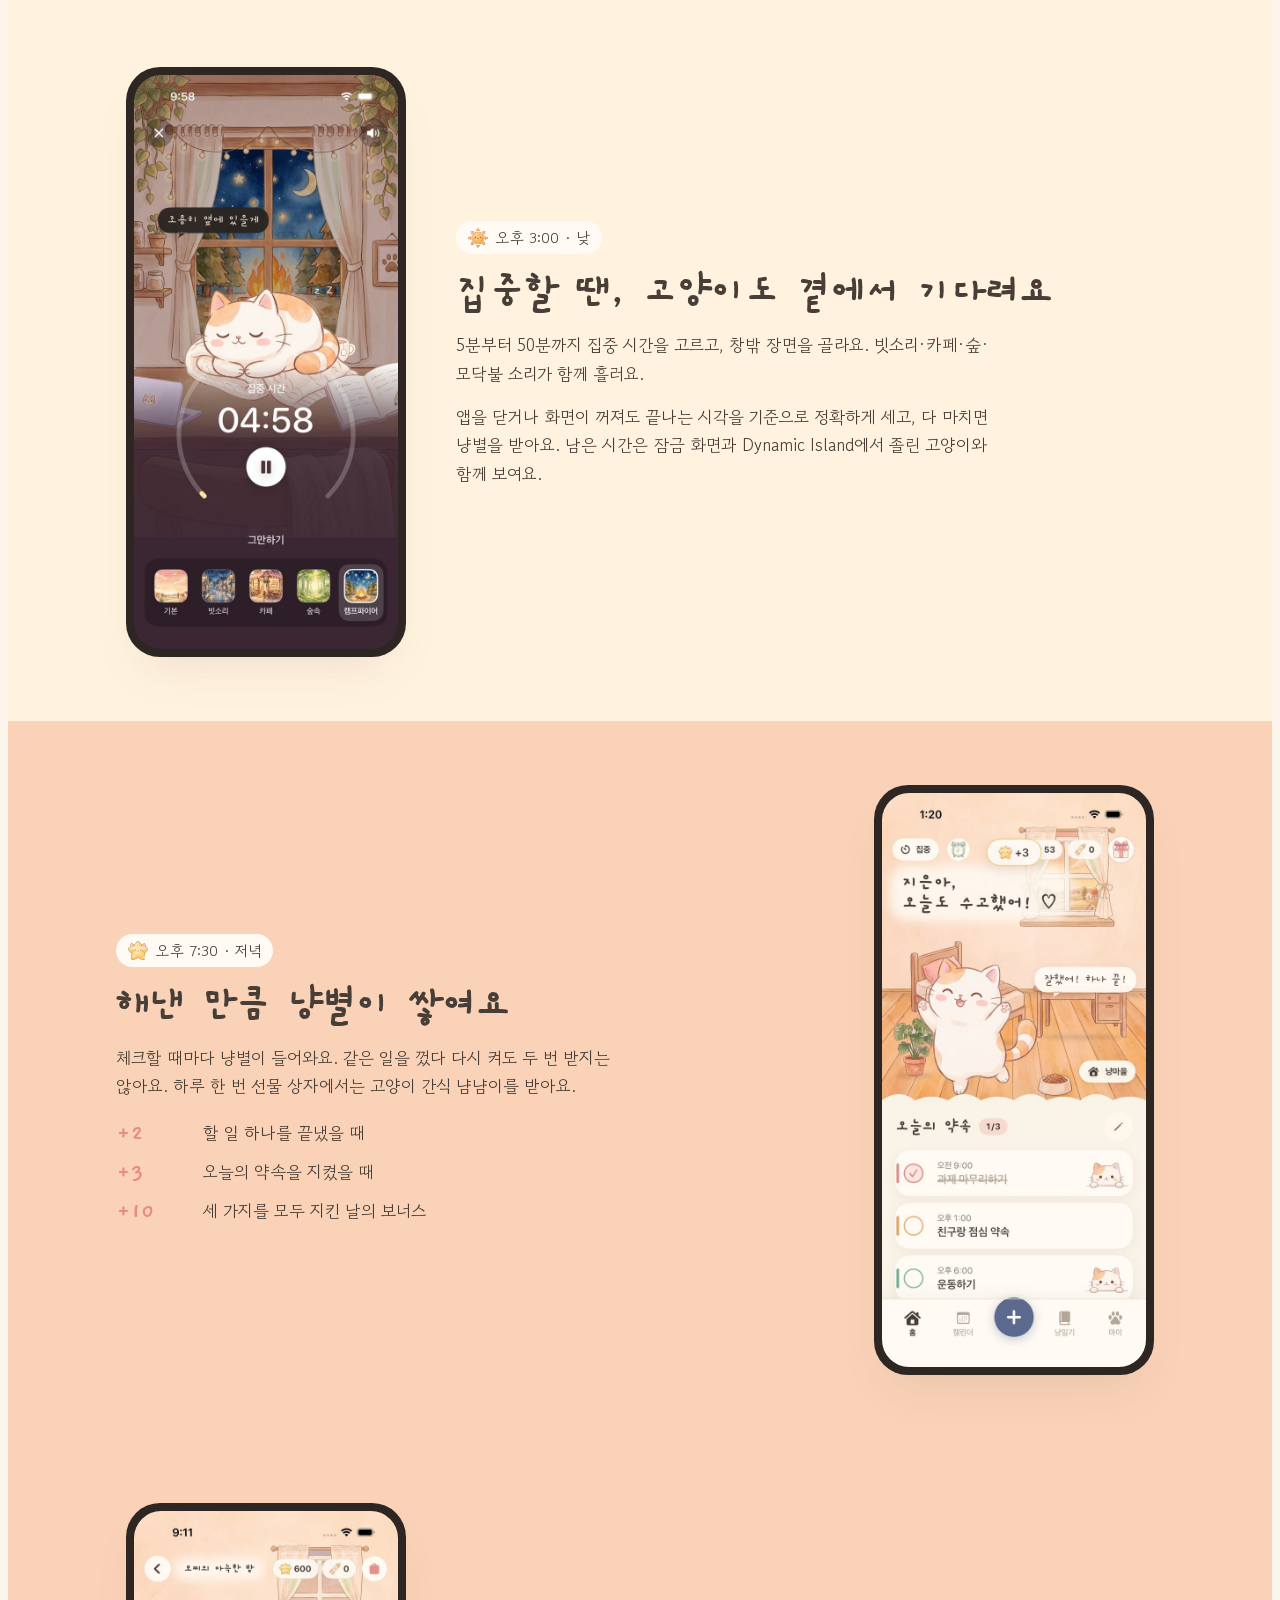
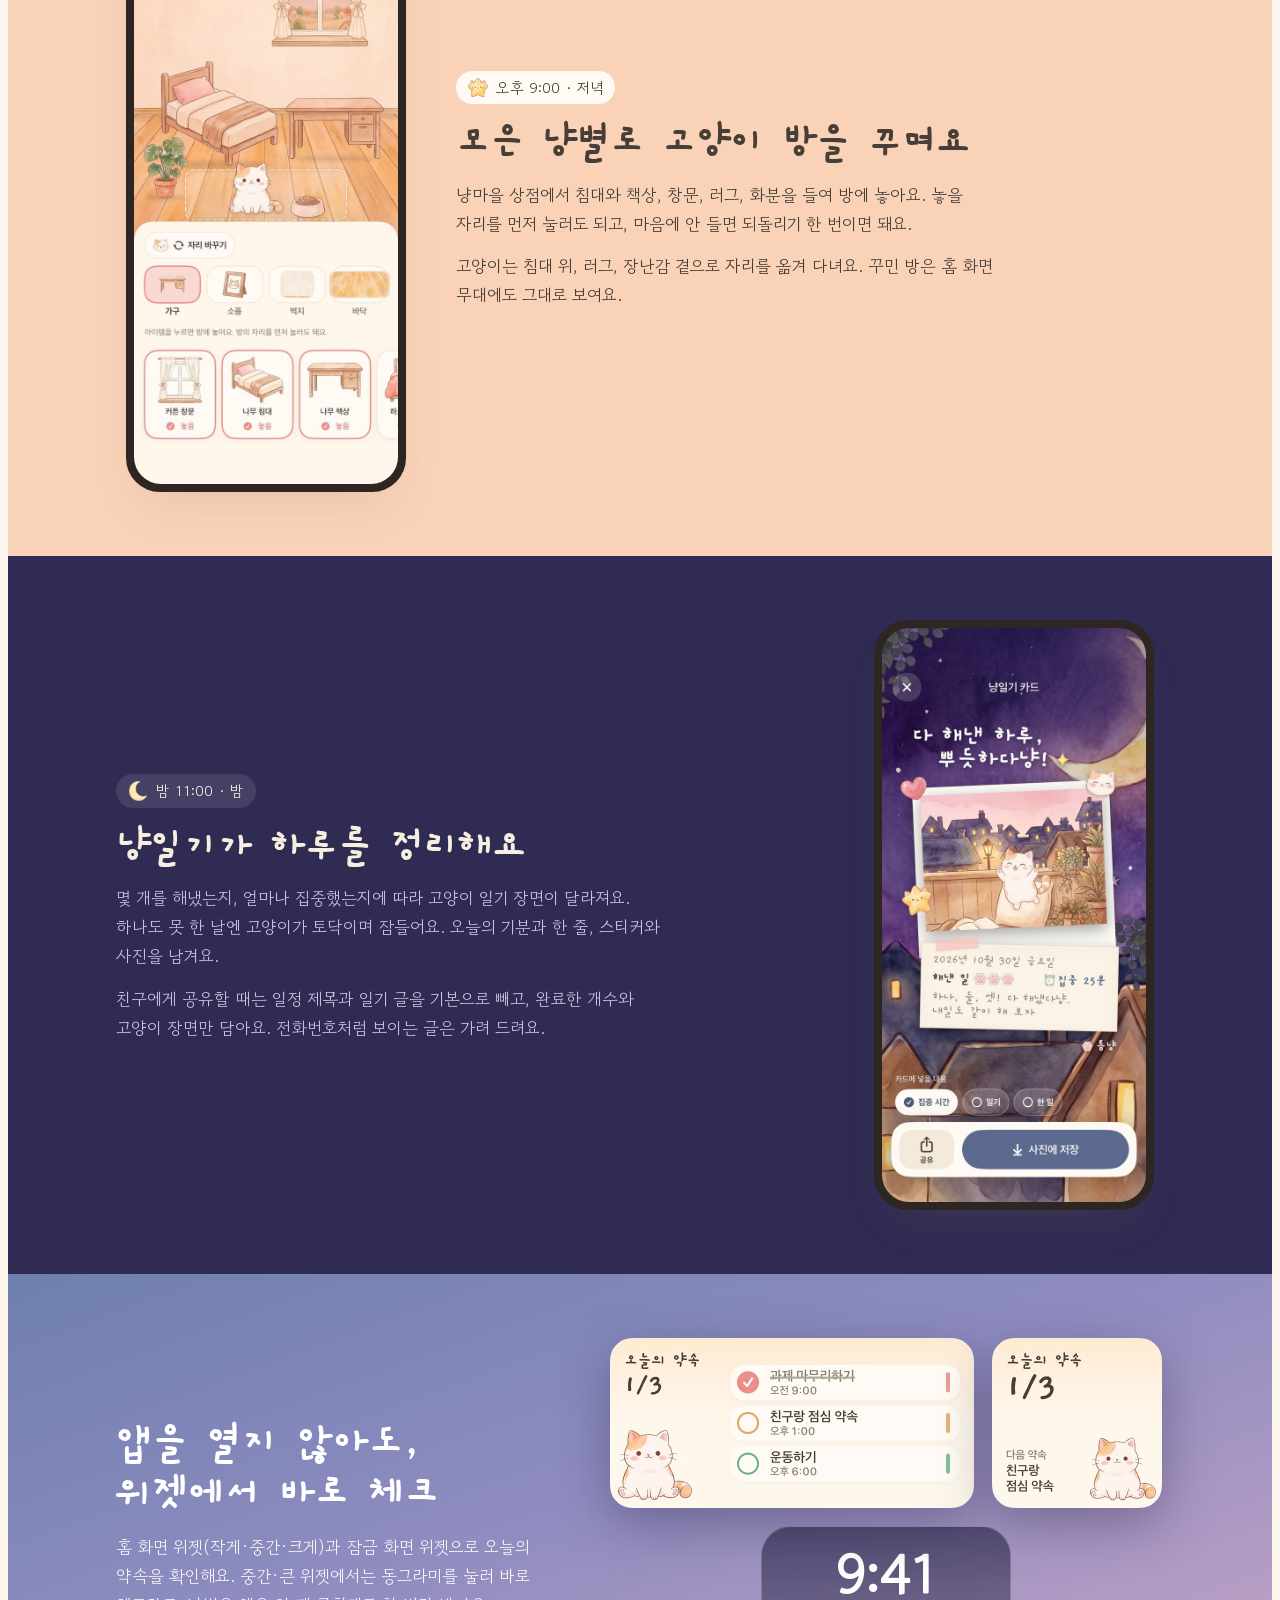
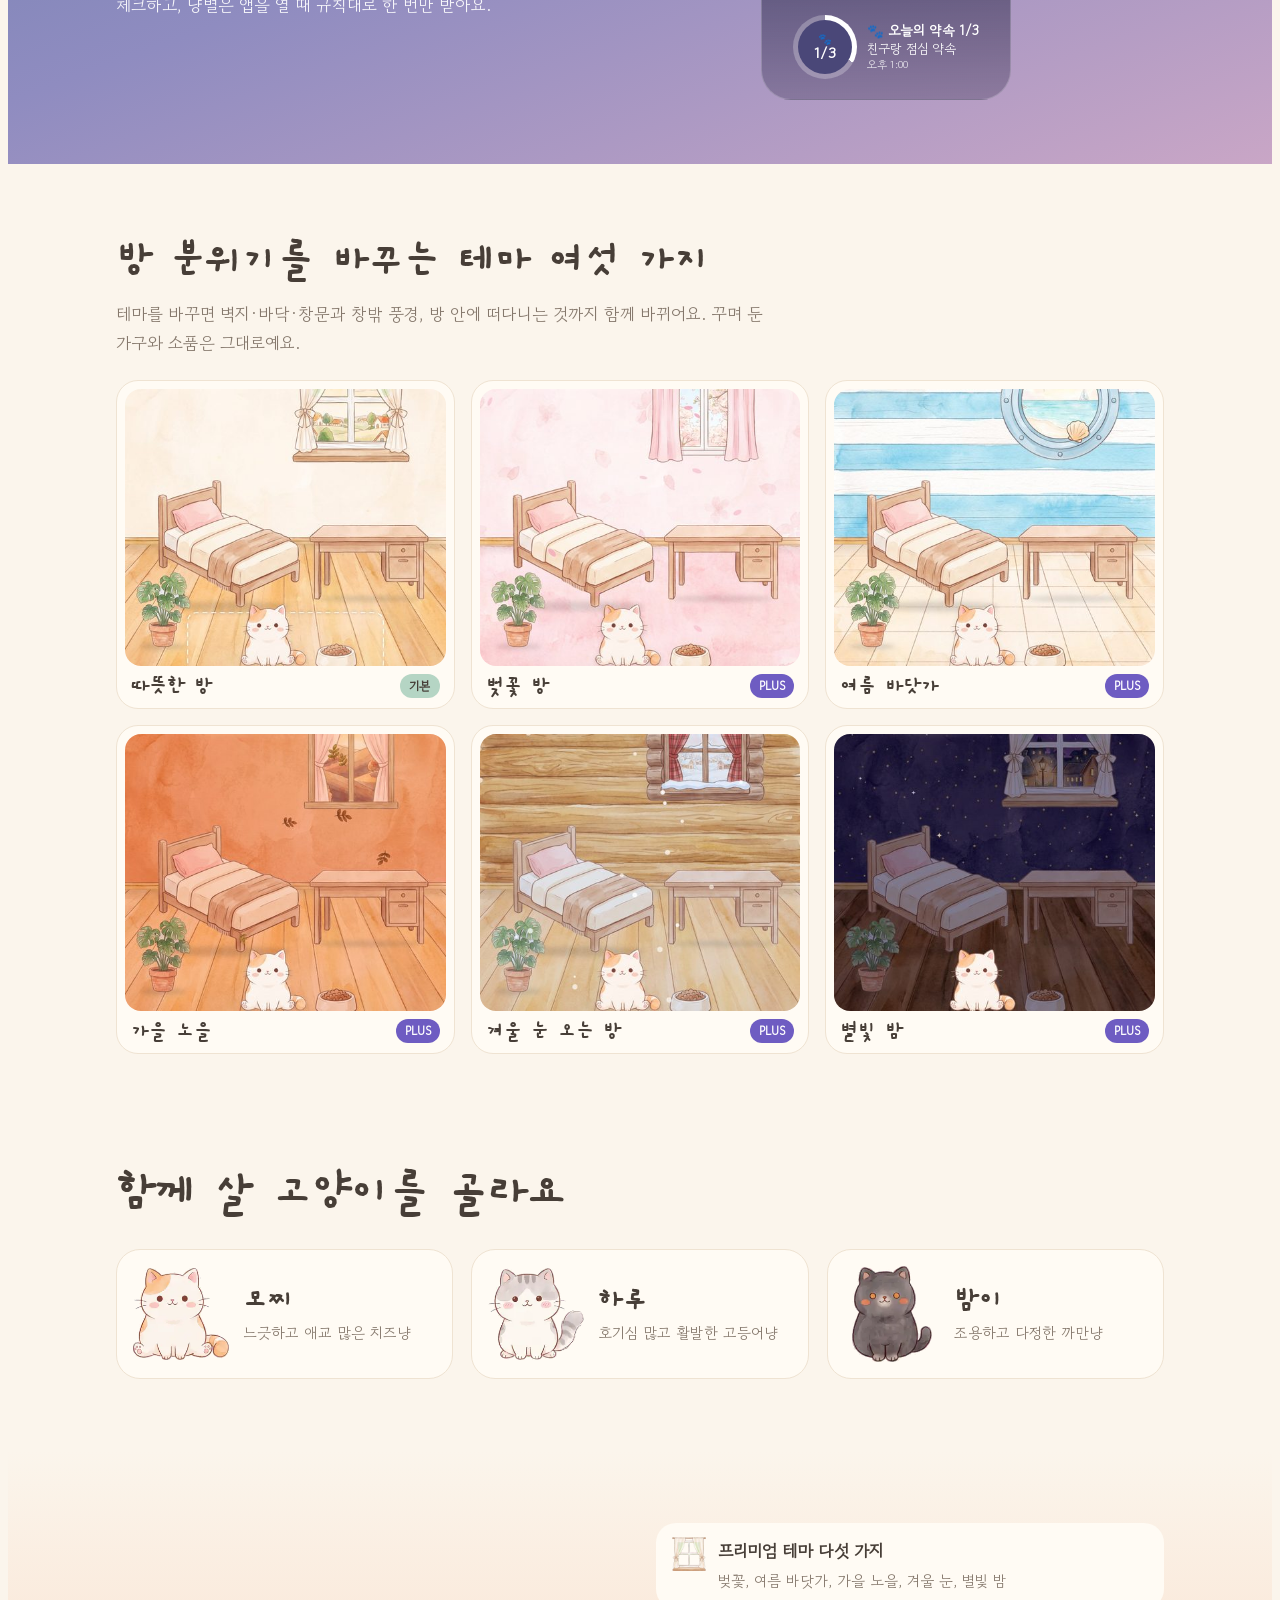
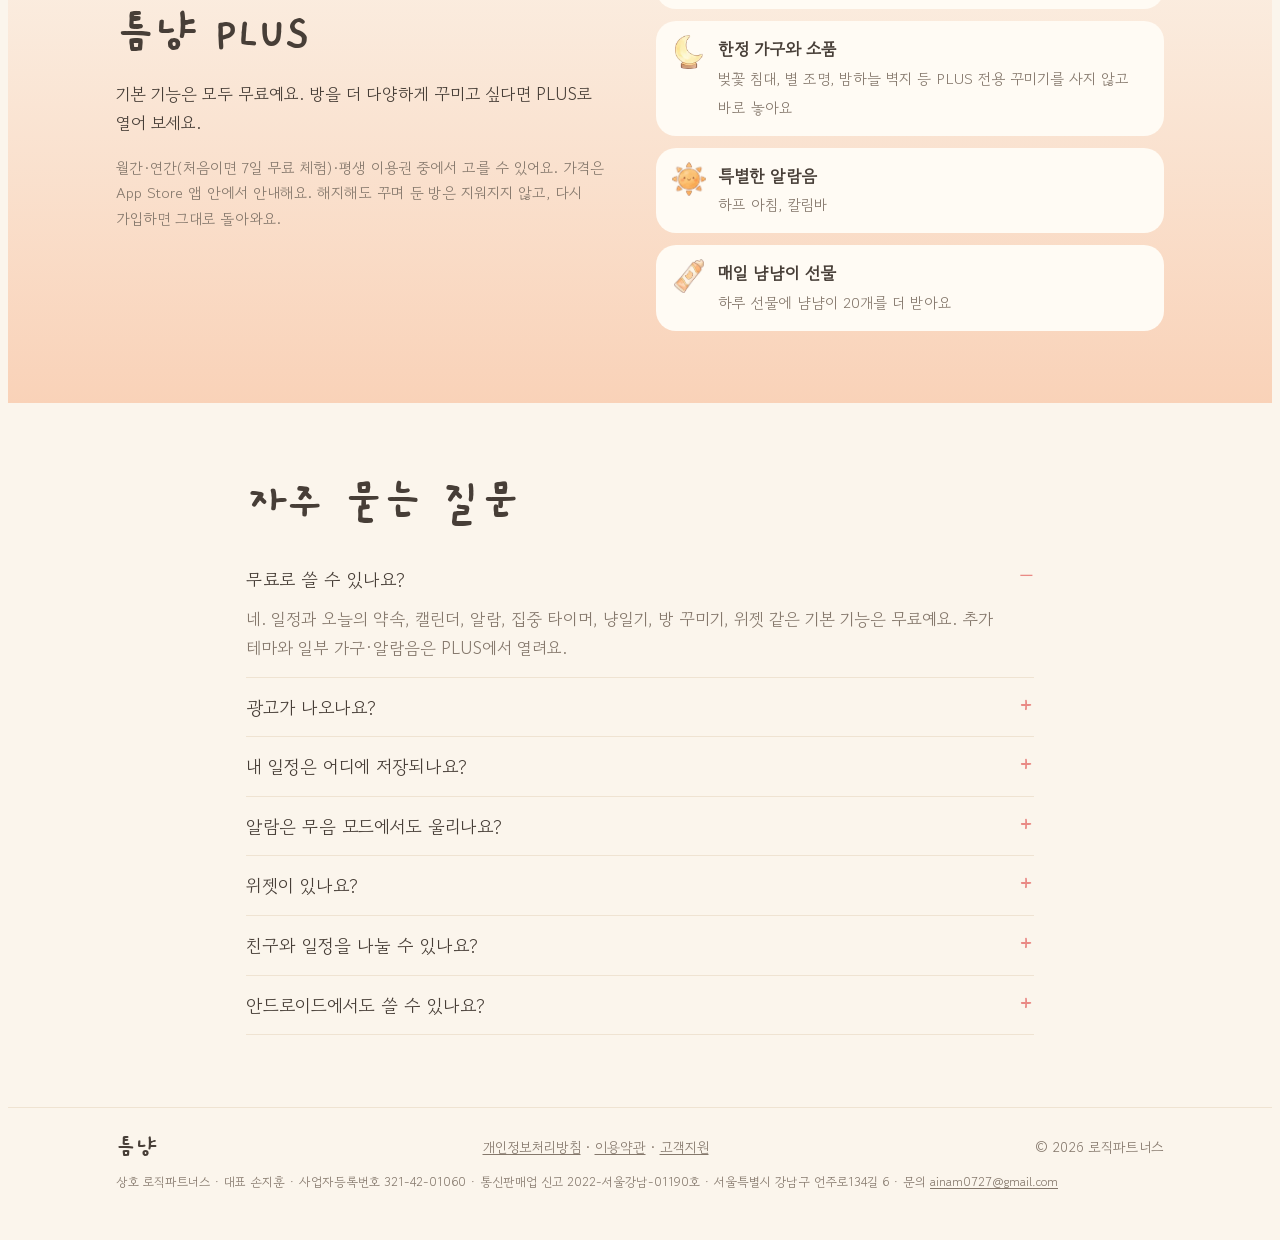
==== commit b06392cf: "모바일에서 화면 캡처가 세로로 늘어나 보이던 문제 수정(비율 유지), 휴대폰 폭에서는 캡처·첫 화면 휴대폰이 화면 높이의 60% 안팎에 들어오게 Co-Authored-By: Cla" ====
--- a/index.html
+++ b/index.html
@@ -60,7 +60,7 @@
   content: ""; position: fixed; inset: 0 0 auto; height: env(safe-area-inset-top, 0px); z-index: 10;
   background: var(--paper);
 }
-img { max-width: 100%; display: block; }
+img { max-width: 100%; height: auto; display: block; }
 a { color: inherit; }
 :focus-visible { outline: 3px solid var(--navy); outline-offset: 3px; border-radius: 8px; }
 
@@ -111,6 +111,12 @@
   box-shadow: 0 30px 60px -20px var(--shadow), 0 0 0 1px rgba(255, 255, 255, 0.04) inset;
 }
 .phone img { border-radius: 34px; width: 100%; height: auto; }
+/* 휴대폰 폭: 첫 화면 휴대폰이 한 화면 안에 들어오게 (화면 높이의 60% 안팎) */
+@media (max-width: 820px) {
+  .phone-stage { width: min(260px, 68vw); width: min(260px, 68vw, calc(32svh + 20px)); }
+  .phone { border-radius: 38px; padding: 8px; }
+  .phone img { border-radius: 30px; }
+}
 .sticker { position: absolute; filter: drop-shadow(0 6px 10px var(--shadow)); pointer-events: none; }
 .sticker.wave { width: 34%; left: -24%; bottom: 12%; }
 .sticker.star { width: 15%; right: -9%; top: 10%; animation: bob 4.5s ease-in-out infinite; }
@@ -149,7 +155,12 @@
 .facts b { font-family: var(--display); font-size: 24px; line-height: 1; min-width: 3.2em; color: var(--coral); font-variant-numeric: tabular-nums; }
 .slot.night .facts b { color: #ffd27a; }
 .shot { justify-self: center; width: min(280px, 76vw); border-radius: 34px; padding: 8px; background: #2d2622; box-shadow: 0 24px 48px -18px var(--shadow); }
-.shot img { border-radius: 27px; }
+.shot img { width: 100%; height: auto; border-radius: 27px; }
+/* 휴대폰 폭: 화면 캡처 하나가 한 화면 안에 다 들어오게 (화면 높이의 60% 안팎, 낮은 화면이면 더 작게) */
+@media (max-width: 760px) {
+  .shot { width: min(240px, 62vw); width: min(240px, 62vw, calc(30svh + 16px)); padding: 7px; border-radius: 30px; }
+  .shot img { border-radius: 24px; }
+}
 
 /* 위젯 (홈 화면·잠금 화면 모양) */
 .widgets { background: linear-gradient(160deg, #6f7fb0 0%, #8f8cc0 45%, #c9a6c6 100%); color: #fff; }
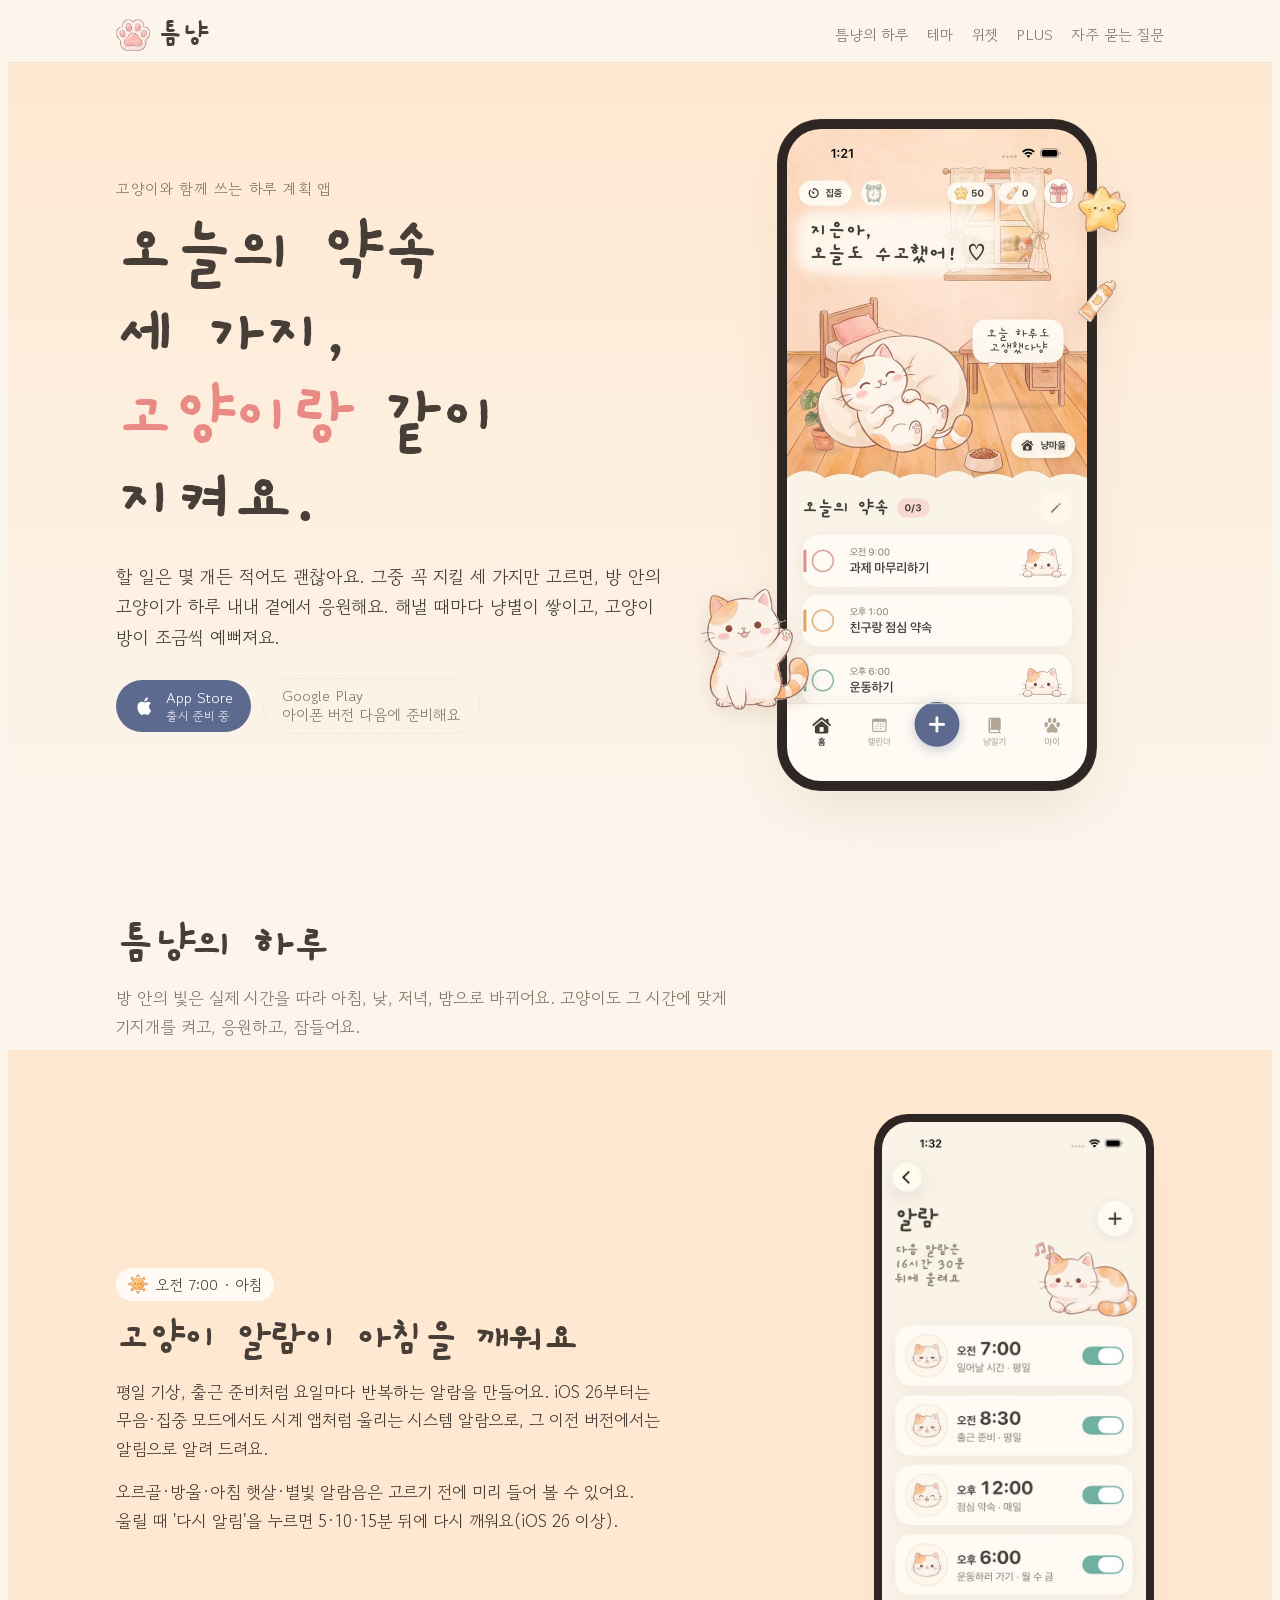
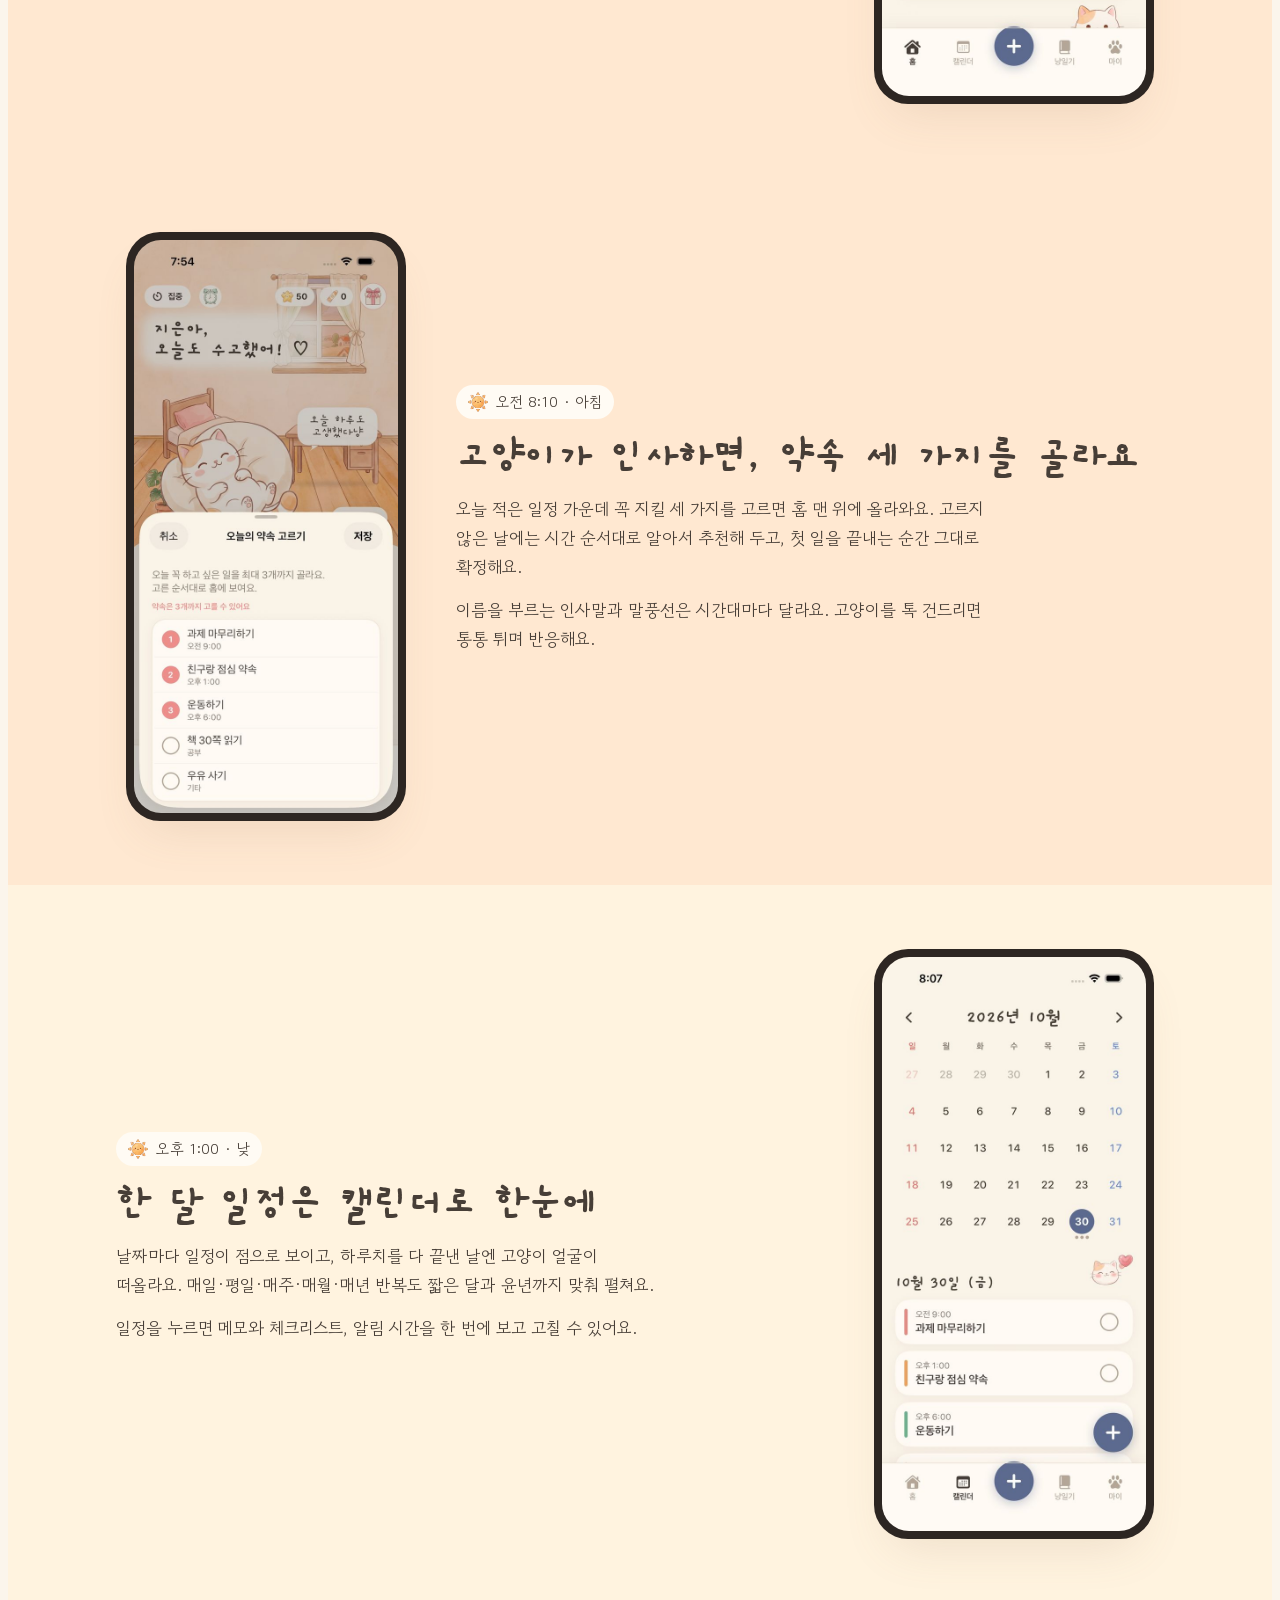
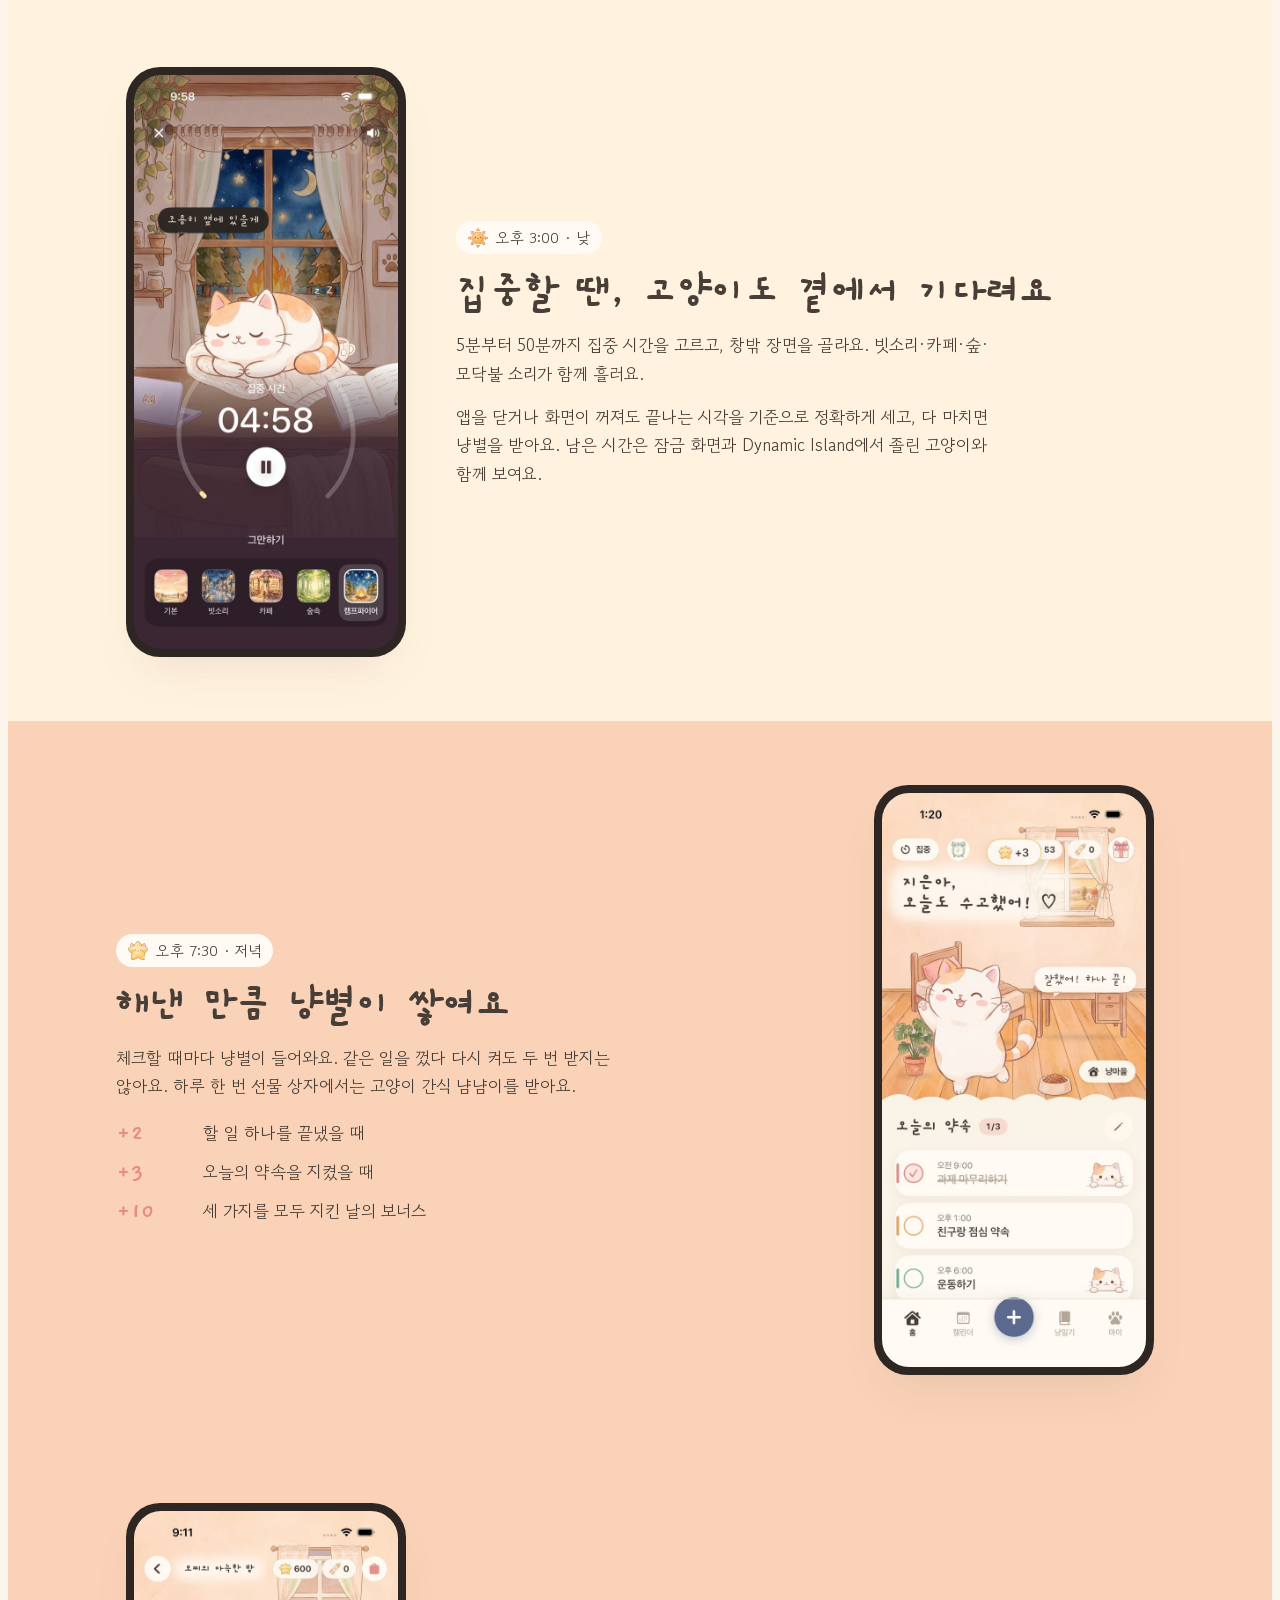
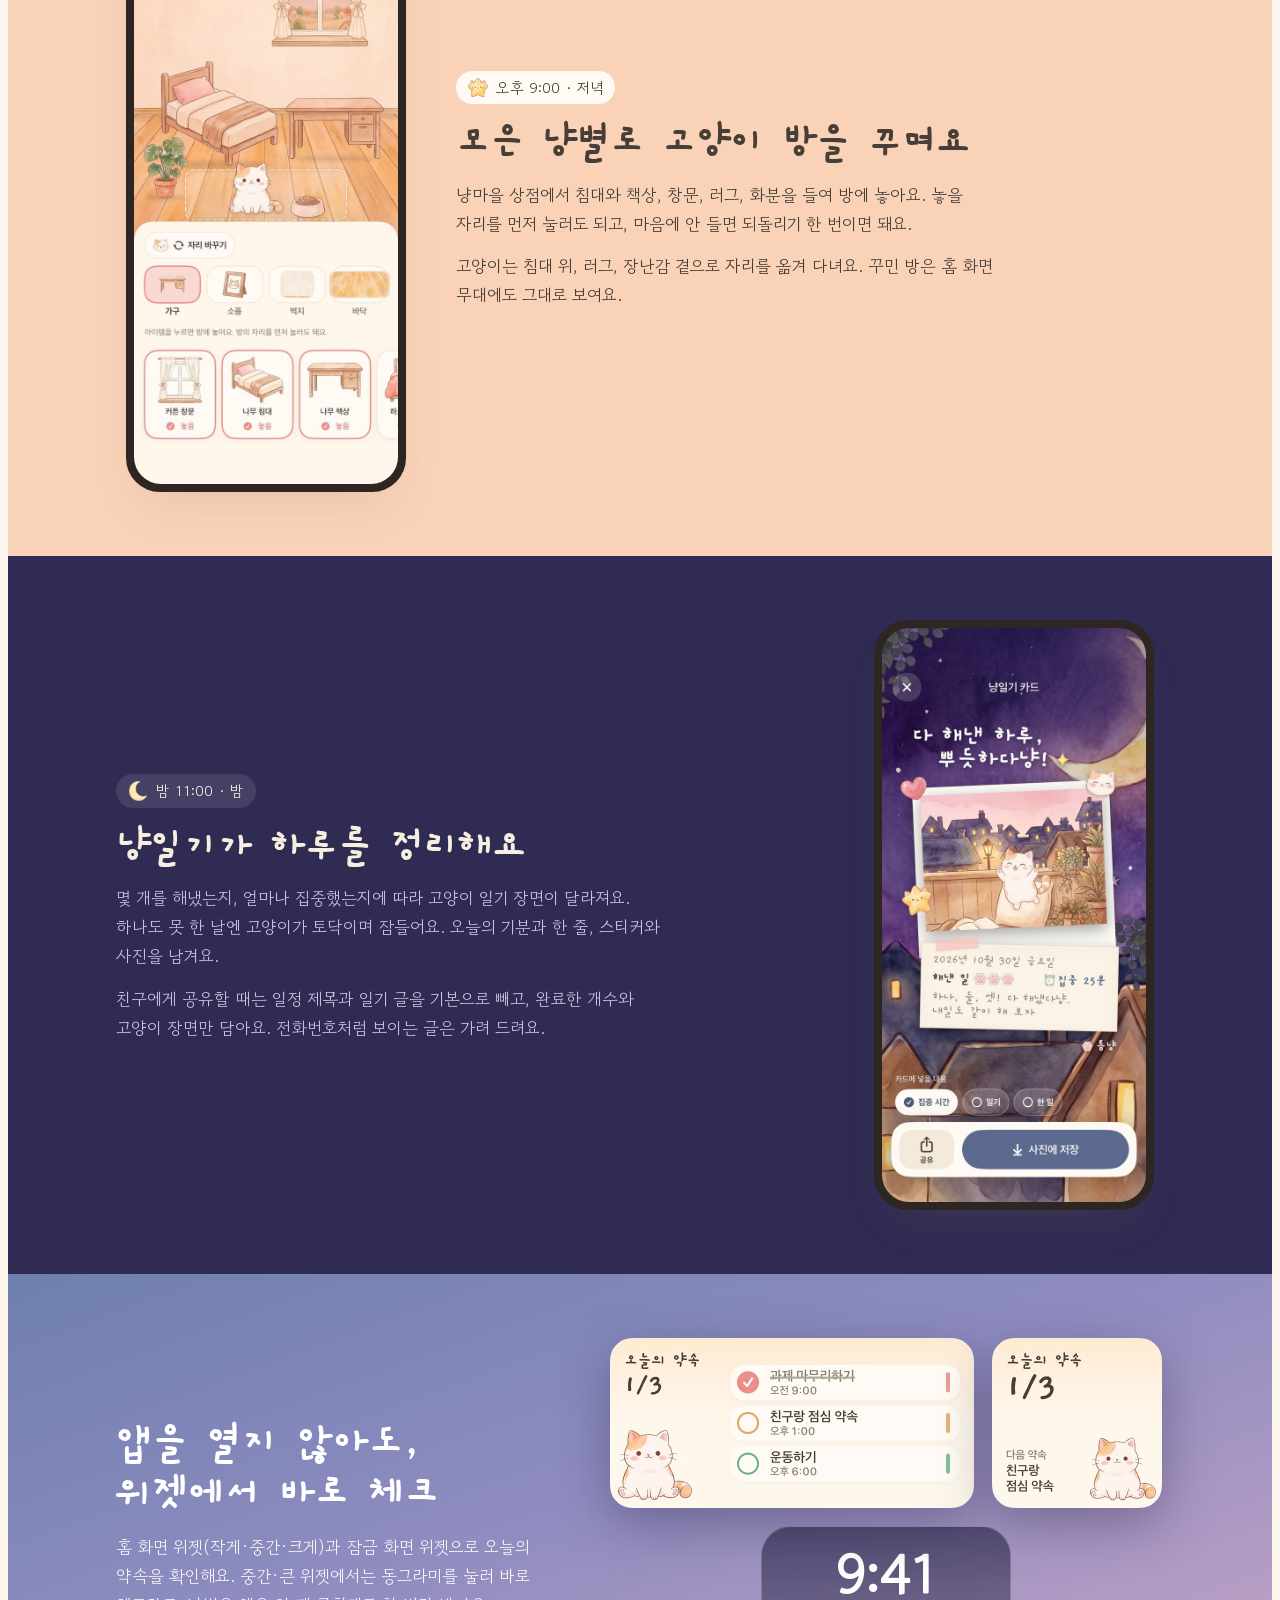
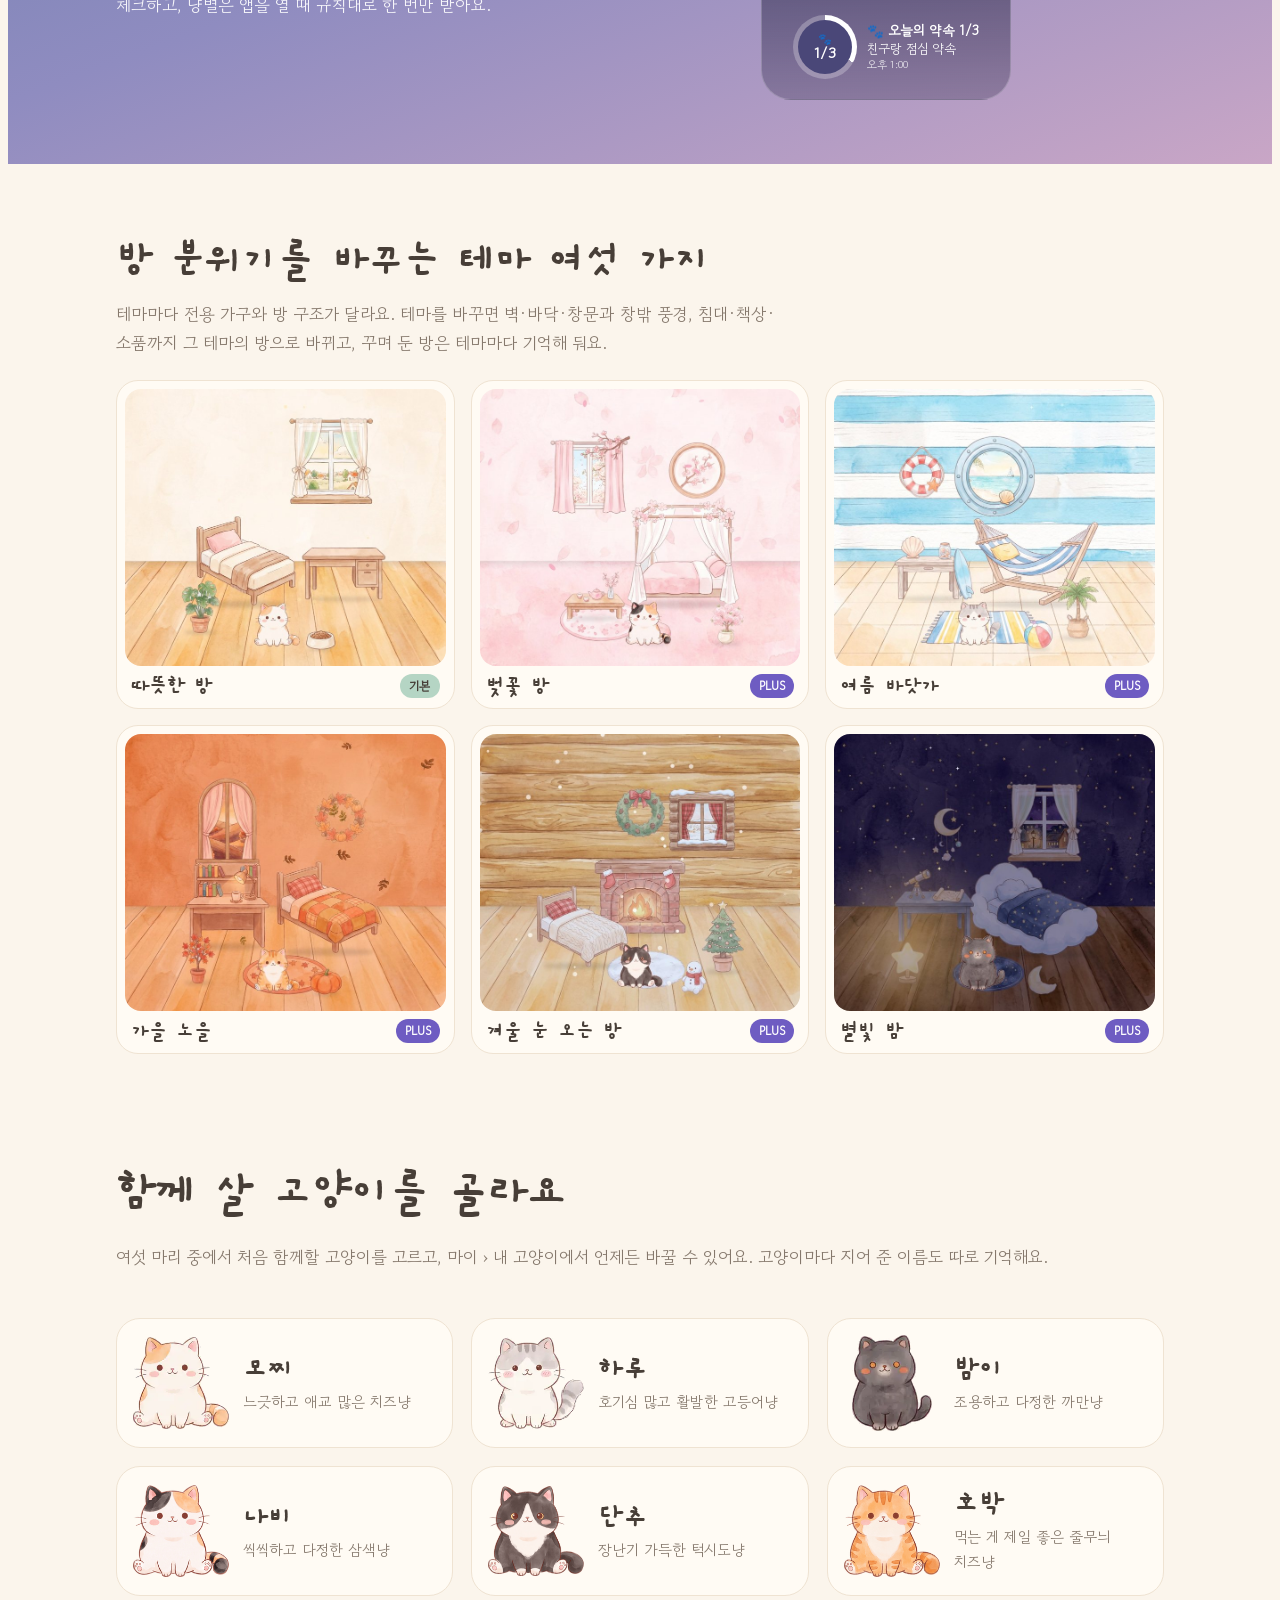
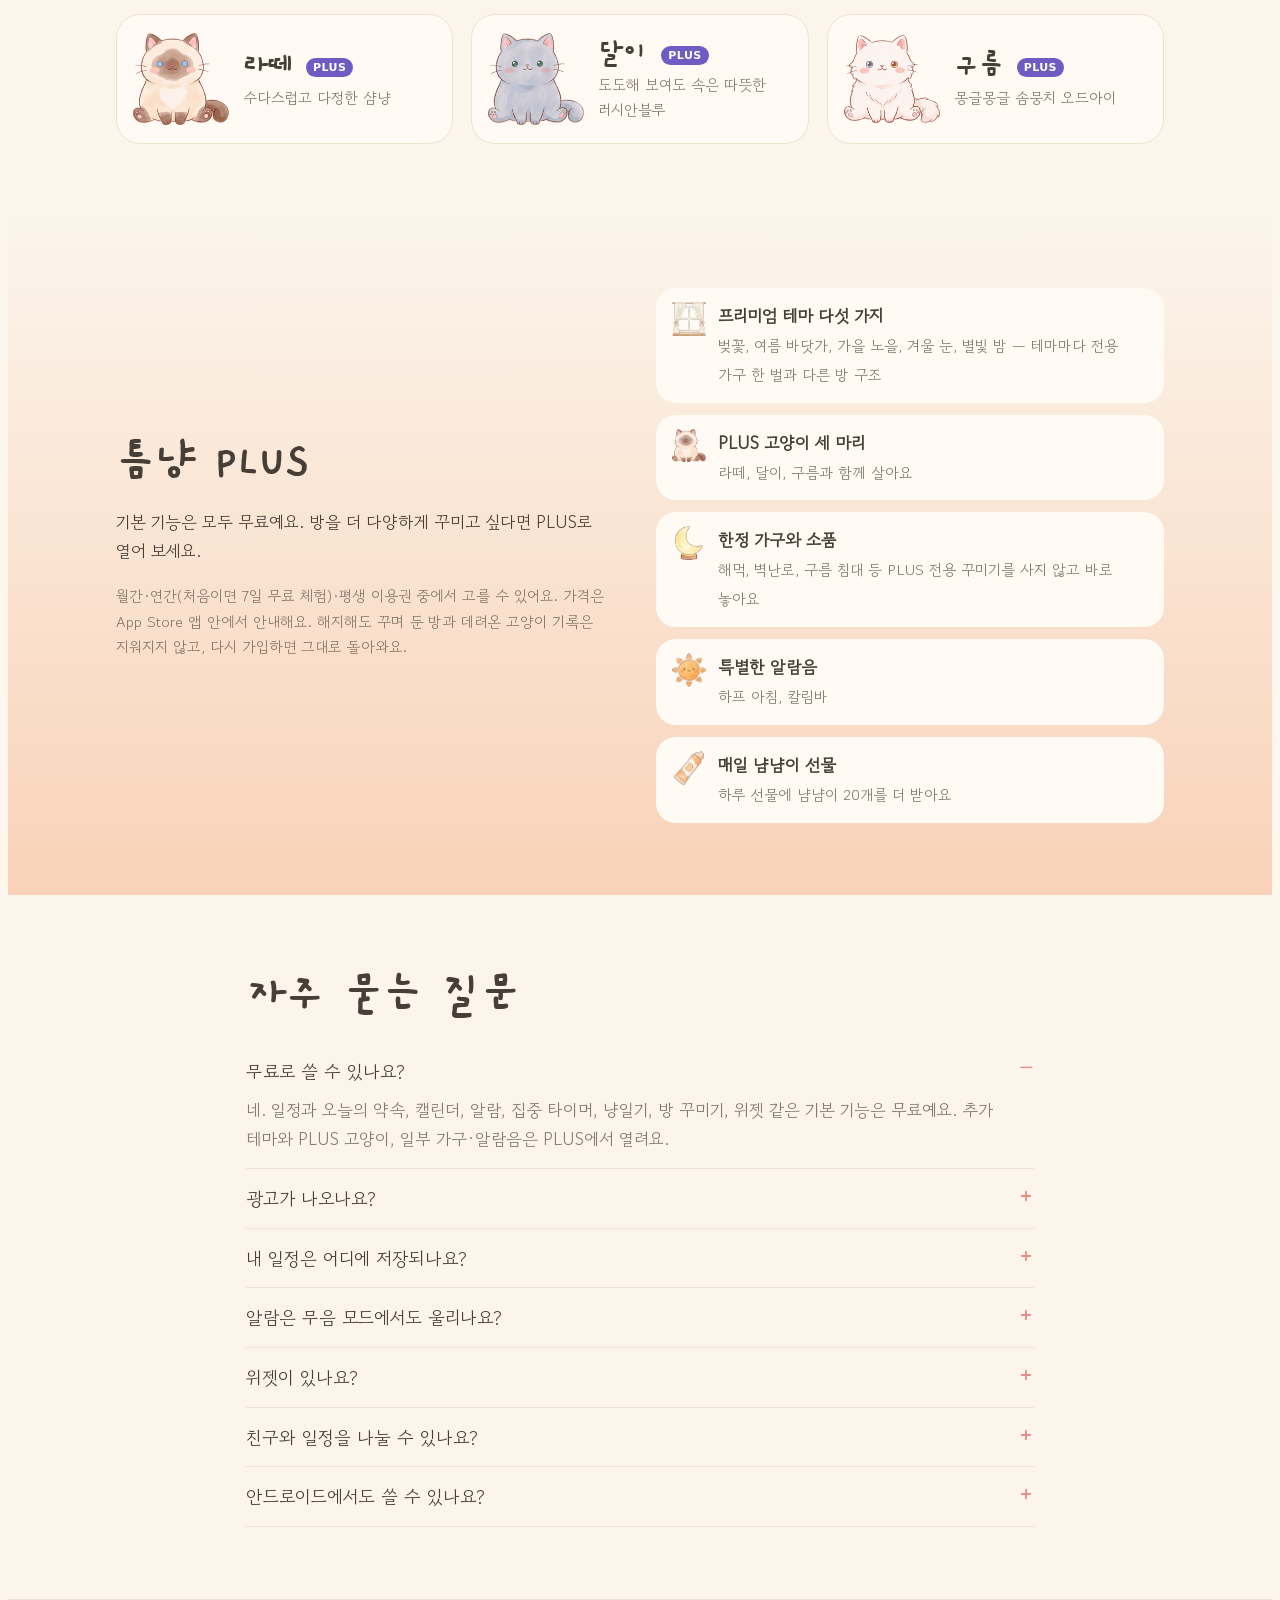
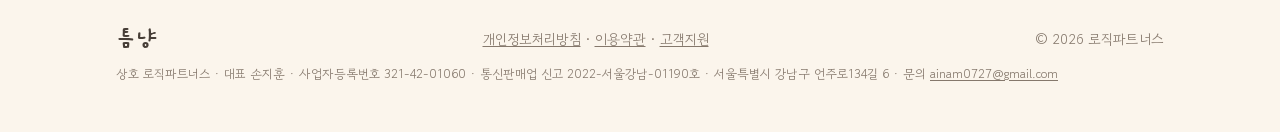
==== commit 2513fb8f: "고양이 9마리 소개(일반 6·PLUS 3)와 새 테마 방 그림 6장, 휴대폰에서 테마 표시·고양이 카드 정렬 Co-Authored-By: Claude Opus 5.5 <norepl" ====
--- a/index.html
+++ b/index.html
@@ -196,22 +196,23 @@
 .themes .wrap > p { margin: 0 0 8px; color: var(--ink-soft); max-width: 40em; }
 .theme-grid { display: grid; grid-template-columns: repeat(3, minmax(0, 1fr)); gap: 16px; }
 @media (max-width: 760px) { .theme-grid { grid-template-columns: repeat(2, minmax(0, 1fr)); gap: 12px; } }
-.theme-grid figure { margin: 0; background: var(--card); border: 1px solid var(--line); border-radius: 22px; padding: 8px; }
+.theme-grid figure { position: relative; margin: 0; background: var(--card); border: 1px solid var(--line); border-radius: 22px; padding: 8px; }
 .theme-grid img { width: 100%; height: auto; border-radius: 16px; aspect-ratio: 480 / 414; object-fit: cover; }
 .theme-grid figcaption { display: flex; justify-content: space-between; align-items: center; gap: 8px; padding: 8px 6px 2px; }
 .theme-grid figcaption b { font-family: var(--display); font-size: 22px; font-weight: 700; line-height: 1.1; }
 .theme-grid figcaption span { font-size: 12px; font-weight: 700; padding: 2px 9px; border-radius: 999px; background: #6e5cc2; color: #fff; flex: none; }
 .theme-grid figure:first-child figcaption span { background: var(--sage); color: var(--ink); }
+/* 휴대폰: 칸이 좁아 이름 옆 표시가 들쭉날쭉 줄바꿈되므로, 표시는 그림 왼쪽 위에 얹고 이름만 한 줄로 */
 @media (max-width: 760px) {
-  .theme-grid figcaption { flex-wrap: wrap; row-gap: 4px; }
-  .theme-grid figcaption b { font-size: 19px; }
+  .theme-grid figcaption { display: block; padding: 8px 4px 2px; line-height: 1.15; text-wrap: balance; }
+  .theme-grid figcaption b { font-size: clamp(16px, 4.9vw, 19px); }
+  .theme-grid figcaption span { position: absolute; top: 15px; left: 15px; font-size: 11px; box-shadow: 0 1px 6px rgba(40, 30, 20, 0.2); }
 }
 
 /* 고양이 */
 .cats .wrap { padding-block: 72px; display: grid; gap: 28px; }
 .cats h2, .plus h2, .faq h2 { font-size: clamp(34px, 5vw, 48px); }
 .cat-grid { display: grid; grid-template-columns: repeat(3, minmax(0, 1fr)); gap: 18px; }
-@media (max-width: 680px) { .cat-grid { grid-template-columns: 1fr; } }
 .cat {
   display: grid; grid-template-columns: 96px minmax(0, 1fr); gap: 14px; align-items: center;
   padding: 16px; border-radius: 24px; background: var(--card); border: 1px solid var(--line);
@@ -219,6 +220,18 @@
 .cat img { width: 96px; height: 96px; object-fit: contain; }
 .cat h3 { font-size: 30px; }
 .cat p { margin: 2px 0 0; color: var(--ink-soft); font-size: 15px; }
+.cat .badge { display: inline-block; vertical-align: middle; font: 800 11px/1 system-ui, sans-serif; letter-spacing: .04em;
+  color: #fff; background: #6e5cc2; border-radius: 999px; padding: 4px 7px; }
+.cats .wrap > p { margin: -6px 0 18px; color: var(--ink-soft); }
+/* 휴대폰: 아홉 마리를 세 칸짜리 작은 카드로 (한 줄씩 길게 늘어나지 않게) */
+@media (max-width: 680px) {
+  .cat-grid { grid-template-columns: repeat(3, minmax(0, 1fr)); gap: 10px; }
+  .cat { grid-template-columns: 1fr; justify-items: center; align-content: start; text-align: center; gap: 4px; padding: 12px 6px; border-radius: 20px; }
+  .cat img { width: 68px; height: 68px; }
+  .cat h3 { font-size: 22px; }
+  .cat p { font-size: 12px; line-height: 1.35; }
+  .cat .badge { display: block; margin: 2px auto 0; width: max-content; }
+}
 
 /* PLUS */
 .plus { background: linear-gradient(180deg, var(--paper), var(--evening)); }
@@ -403,14 +416,14 @@
   <section class="themes" id="themes" aria-labelledby="t-themes">
     <div class="wrap">
       <h2 id="t-themes">방 분위기를 바꾸는 테마 여섯 가지</h2>
-      <p>테마를 바꾸면 벽지·바닥·창문과 창밖 풍경, 방 안에 떠다니는 것까지 함께 바뀌어요. 꾸며 둔 가구와 소품은 그대로예요.</p>
+      <p>테마마다 전용 가구와 방 구조가 달라요. 테마를 바꾸면 벽·바닥·창문과 창밖 풍경, 침대·책상·소품까지 그 테마의 방으로 바뀌고, 꾸며 둔 방은 테마마다 기억해 둬요.</p>
       <div class="theme-grid">
         <figure><img src="assets/theme_t01.jpg" alt="따뜻한 방 테마: 크림색 벽과 나무 바닥, 햇살 드는 창" width="480" height="414" loading="lazy"><figcaption><b>따뜻한 방</b><span>기본</span></figcaption></figure>
-        <figure><img src="assets/theme_t02.jpg" alt="벚꽃 방 테마: 분홍 벽지와 카펫, 벚꽃잎이 흩날리는 창" width="480" height="414" loading="lazy"><figcaption><b>벚꽃 방</b><span>PLUS</span></figcaption></figure>
-        <figure><img src="assets/theme_t03.jpg" alt="여름 바닷가 테마: 파란 줄무늬 벽과 동그란 바다 창" width="480" height="414" loading="lazy"><figcaption><b>여름 바닷가</b><span>PLUS</span></figcaption></figure>
-        <figure><img src="assets/theme_t04.jpg" alt="가을 노을 테마: 주황빛 벽과 노을이 비치는 아치 창, 떨어지는 낙엽" width="480" height="414" loading="lazy"><figcaption><b>가을 노을</b><span>PLUS</span></figcaption></figure>
-        <figure><img src="assets/theme_t05.jpg" alt="겨울 눈 오는 방 테마: 통나무 벽과 눈 쌓인 창, 내리는 눈" width="480" height="414" loading="lazy"><figcaption><b>겨울 눈 오는 방</b><span>PLUS</span></figcaption></figure>
-        <figure><img src="assets/theme_t06.jpg" alt="별빛 밤 테마: 보랏빛 밤하늘 벽지와 반짝이는 별, 가로등 켜진 창밖" width="480" height="414" loading="lazy"><figcaption><b>별빛 밤</b><span>PLUS</span></figcaption></figure>
+        <figure><img src="assets/theme_t02.jpg" alt="벚꽃 방 테마: 분홍 벽지와 카펫, 캐노피 침대와 낮은 찻상, 벚꽃잎이 흩날리는 창" width="480" height="414" loading="lazy"><figcaption><b>벚꽃 방</b><span>PLUS</span></figcaption></figure>
+        <figure><img src="assets/theme_t03.jpg" alt="여름 바닷가 테마: 파란 줄무늬 벽과 동그란 바다 창, 해먹과 서핑보드" width="480" height="414" loading="lazy"><figcaption><b>여름 바닷가</b><span>PLUS</span></figcaption></figure>
+        <figure><img src="assets/theme_t04.jpg" alt="가을 노을 테마: 주황빛 벽과 아치 창, 책장 책상과 단풍나무, 떨어지는 낙엽" width="480" height="414" loading="lazy"><figcaption><b>가을 노을</b><span>PLUS</span></figcaption></figure>
+        <figure><img src="assets/theme_t05.jpg" alt="겨울 눈 오는 방 테마: 통나무 벽 가운데 벽난로와 화환, 크리스마스트리, 내리는 눈" width="480" height="414" loading="lazy"><figcaption><b>겨울 눈 오는 방</b><span>PLUS</span></figcaption></figure>
+        <figure><img src="assets/theme_t06.jpg" alt="별빛 밤 테마: 보랏빛 밤하늘 벽지, 구름 침대와 망원경, 천장의 달 모빌" width="480" height="414" loading="lazy"><figcaption><b>별빛 밤</b><span>PLUS</span></figcaption></figure>
       </div>
     </div>
   </section>
@@ -418,10 +431,17 @@
   <section class="cats" id="cats" aria-labelledby="t-cats">
     <div class="wrap">
       <h2 id="t-cats">함께 살 고양이를 골라요</h2>
+      <p>여섯 마리 중에서 처음 함께할 고양이를 고르고, 마이 › 내 고양이에서 언제든 바꿀 수 있어요. 고양이마다 지어 준 이름도 따로 기억해요.</p>
       <div class="cat-grid">
-        <article class="cat"><img src="assets/cat_mochi_sit.png" alt="치즈 무늬 고양이 모찌"><div><h3>모찌</h3><p>느긋하고 애교 많은 치즈냥</p></div></article>
-        <article class="cat"><img src="assets/cat_haru_sit.png" alt="고등어 무늬 고양이 하루"><div><h3>하루</h3><p>호기심 많고 활발한 고등어냥</p></div></article>
-        <article class="cat"><img src="assets/cat_bami_sit.png" alt="까만 고양이 밤이"><div><h3>밤이</h3><p>조용하고 다정한 까만냥</p></div></article>
+        <article class="cat"><img src="assets/cat_mochi_sit.png" alt="치즈 무늬 고양이 모찌" width="96" height="96"><div><h3>모찌</h3><p>느긋하고 애교 많은 치즈냥</p></div></article>
+        <article class="cat"><img src="assets/cat_haru_sit.png" alt="고등어 무늬 고양이 하루" width="96" height="96"><div><h3>하루</h3><p>호기심 많고 활발한 고등어냥</p></div></article>
+        <article class="cat"><img src="assets/cat_bami_sit.png" alt="까만 고양이 밤이" width="96" height="96"><div><h3>밤이</h3><p>조용하고 다정한 까만냥</p></div></article>
+        <article class="cat"><img src="assets/cat_nabi_sit.png" alt="삼색 고양이 나비" width="96" height="96" loading="lazy"><div><h3>나비</h3><p>씩씩하고 다정한 삼색냥</p></div></article>
+        <article class="cat"><img src="assets/cat_danchu_sit.png" alt="턱시도 고양이 단추" width="96" height="96" loading="lazy"><div><h3>단추</h3><p>장난기 가득한 턱시도냥</p></div></article>
+        <article class="cat"><img src="assets/cat_hobak_sit.png" alt="주황 줄무늬 고양이 호박" width="96" height="96" loading="lazy"><div><h3>호박</h3><p>먹는 게 제일 좋은 줄무늬 치즈냥</p></div></article>
+        <article class="cat plus-cat"><img src="assets/cat_latte_sit.png" alt="샴 고양이 라떼 (PLUS)" width="96" height="96" loading="lazy"><div><h3>라떼 <span class="badge">PLUS</span></h3><p>수다스럽고 다정한 샴냥</p></div></article>
+        <article class="cat plus-cat"><img src="assets/cat_dali_sit.png" alt="러시안블루 고양이 달이 (PLUS)" width="96" height="96" loading="lazy"><div><h3>달이 <span class="badge">PLUS</span></h3><p>도도해 보여도 속은 따뜻한 러시안블루</p></div></article>
+        <article class="cat plus-cat"><img src="assets/cat_gureum_sit.png" alt="하얀 장모 오드아이 고양이 구름 (PLUS)" width="96" height="96" loading="lazy"><div><h3>구름 <span class="badge">PLUS</span></h3><p>몽글몽글 솜뭉치 오드아이</p></div></article>
       </div>
     </div>
   </section>
@@ -431,11 +451,12 @@
       <div>
         <h2 id="t-plus">틈냥 PLUS</h2>
         <p>기본 기능은 모두 무료예요. 방을 더 다양하게 꾸미고 싶다면 PLUS로 열어 보세요.</p>
-        <p class="note">월간·연간(처음이면 7일 무료 체험)·평생 이용권 중에서 고를 수 있어요. 가격은 App Store 앱 안에서 안내해요. 해지해도 꾸며 둔 방은 지워지지 않고, 다시 가입하면 그대로 돌아와요.</p>
+        <p class="note">월간·연간(처음이면 7일 무료 체험)·평생 이용권 중에서 고를 수 있어요. 가격은 App Store 앱 안에서 안내해요. 해지해도 꾸며 둔 방과 데려온 고양이 기록은 지워지지 않고, 다시 가입하면 그대로 돌아와요.</p>
       </div>
       <ul class="perks">
-        <li><img src="assets/decor_window_basic.png" alt=""><div><b>프리미엄 테마 다섯 가지</b><span>벚꽃, 여름 바닷가, 가을 노을, 겨울 눈, 별빛 밤</span></div></li>
-        <li><img src="assets/decor_lamp_moon.png" alt=""><div><b>한정 가구와 소품</b><span>벚꽃 침대, 별 조명, 밤하늘 벽지 등 PLUS 전용 꾸미기를 사지 않고 바로 놓아요</span></div></li>
+        <li><img src="assets/decor_window_basic.png" alt=""><div><b>프리미엄 테마 다섯 가지</b><span>벚꽃, 여름 바닷가, 가을 노을, 겨울 눈, 별빛 밤 — 테마마다 전용 가구 한 벌과 다른 방 구조</span></div></li>
+        <li><img src="assets/cat_latte_sit.png" alt=""><div><b>PLUS 고양이 세 마리</b><span>라떼, 달이, 구름과 함께 살아요</span></div></li>
+        <li><img src="assets/decor_lamp_moon.png" alt=""><div><b>한정 가구와 소품</b><span>해먹, 벽난로, 구름 침대 등 PLUS 전용 꾸미기를 사지 않고 바로 놓아요</span></div></li>
         <li><img src="assets/icon_sun.png" alt=""><div><b>특별한 알람음</b><span>하프 아침, 칼림바</span></div></li>
         <li><img src="assets/icon_churu.png" alt=""><div><b>매일 냠냠이 선물</b><span>하루 선물에 냠냠이 20개를 더 받아요</span></div></li>
       </ul>
@@ -446,7 +467,7 @@
     <div class="wrap">
       <h2 id="t-faq">자주 묻는 질문</h2>
       <div>
-        <details open><summary>무료로 쓸 수 있나요?</summary><p>네. 일정과 오늘의 약속, 캘린더, 알람, 집중 타이머, 냥일기, 방 꾸미기, 위젯 같은 기본 기능은 무료예요. 추가 테마와 일부 가구·알람음은 PLUS에서 열려요.</p></details>
+        <details open><summary>무료로 쓸 수 있나요?</summary><p>네. 일정과 오늘의 약속, 캘린더, 알람, 집중 타이머, 냥일기, 방 꾸미기, 위젯 같은 기본 기능은 무료예요. 추가 테마와 PLUS 고양이, 일부 가구·알람음은 PLUS에서 열려요.</p></details>
         <details><summary>광고가 나오나요?</summary><p>화면을 가리는 광고는 없어요. 냠냠이가 더 필요할 때 원하면 짧은 영상을 보고 받는 기능을 준비하고 있어요. PLUS에서는 광고가 나오지 않아요.</p></details>
         <details><summary>내 일정은 어디에 저장되나요?</summary><p>내 휴대폰 안에 저장돼서 인터넷이 없어도 쓸 수 있어요. 휴대폰을 바꿀 때는 마이 → 기록 백업에서 파일로 내보내고, 새 휴대폰에서 가져오면 돼요.</p></details>
         <details><summary>알람은 무음 모드에서도 울리나요?</summary><p>iOS 26 이상에서는 시스템 알람으로 예약해 무음·집중 모드에서도 울려요. 그보다 낮은 버전에서는 알림으로 알려 드리고, 알람 화면에 그 사실을 안내해요.</p></details>
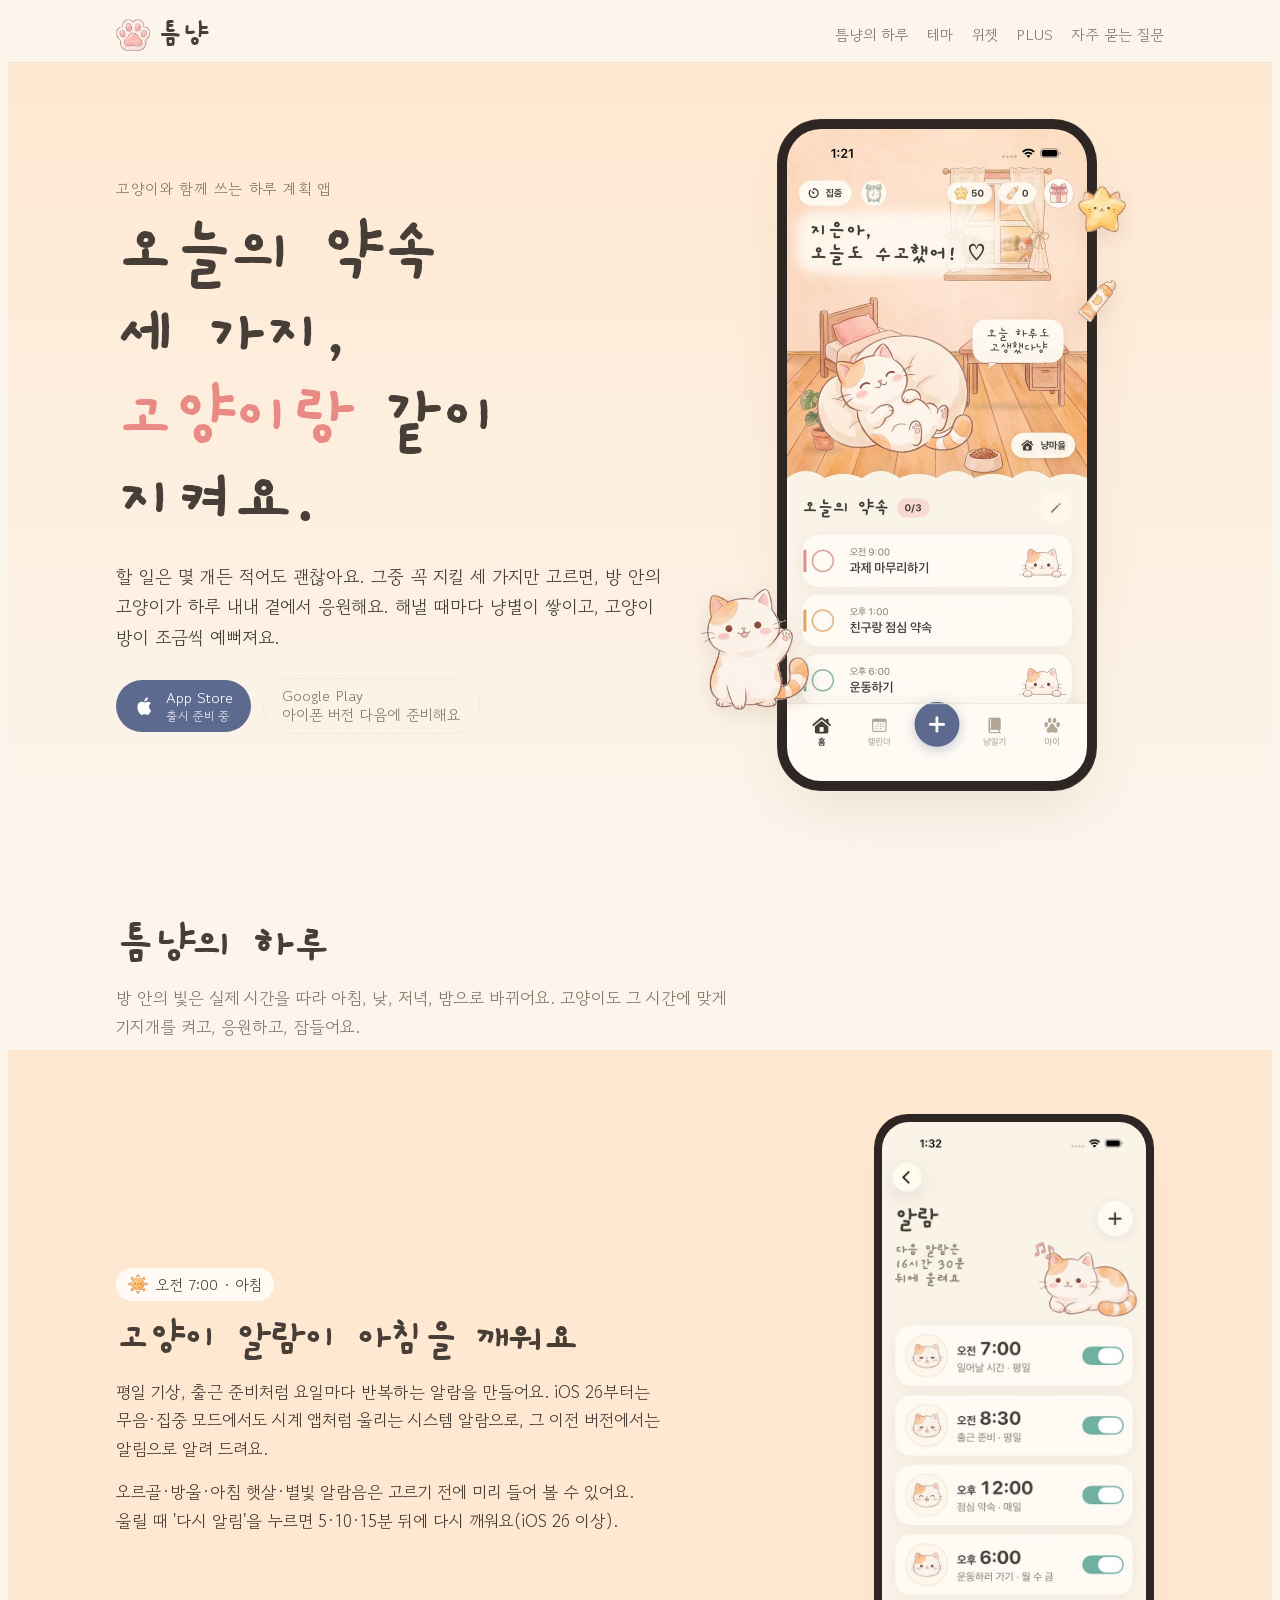
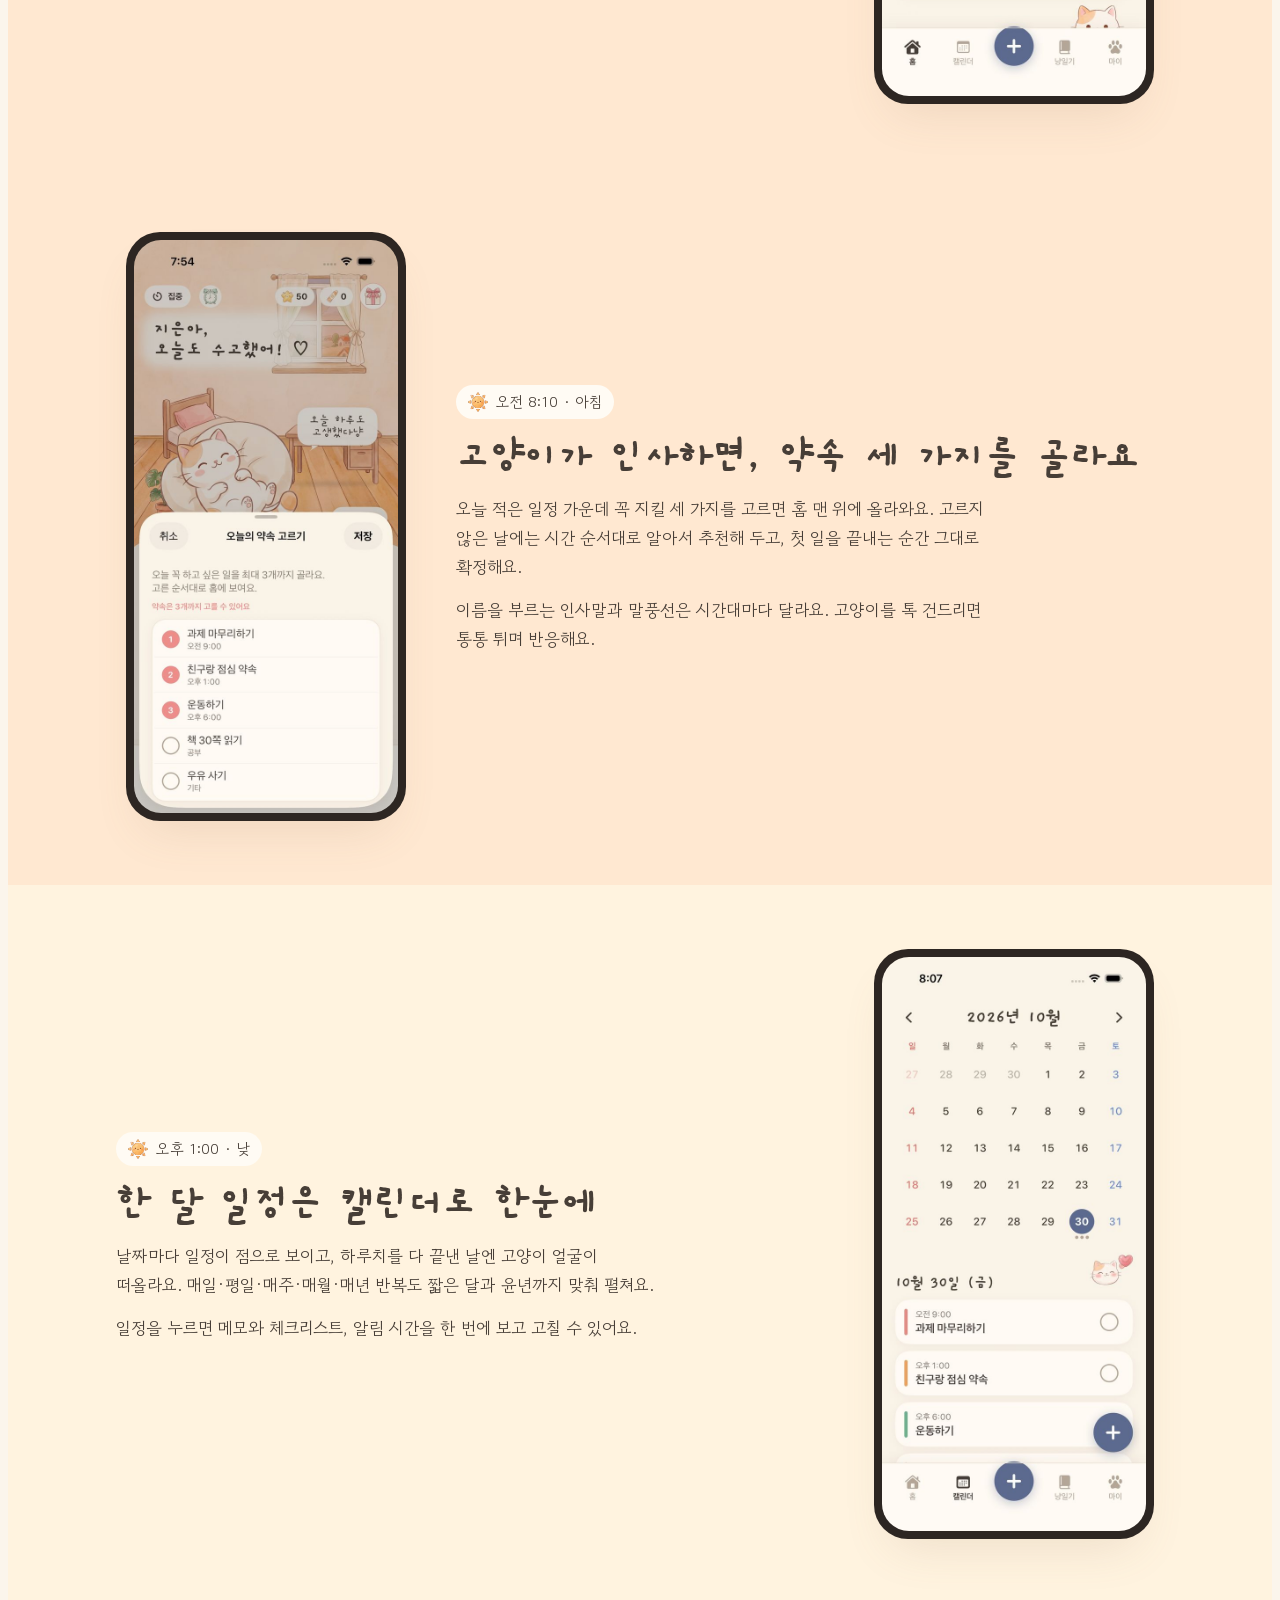
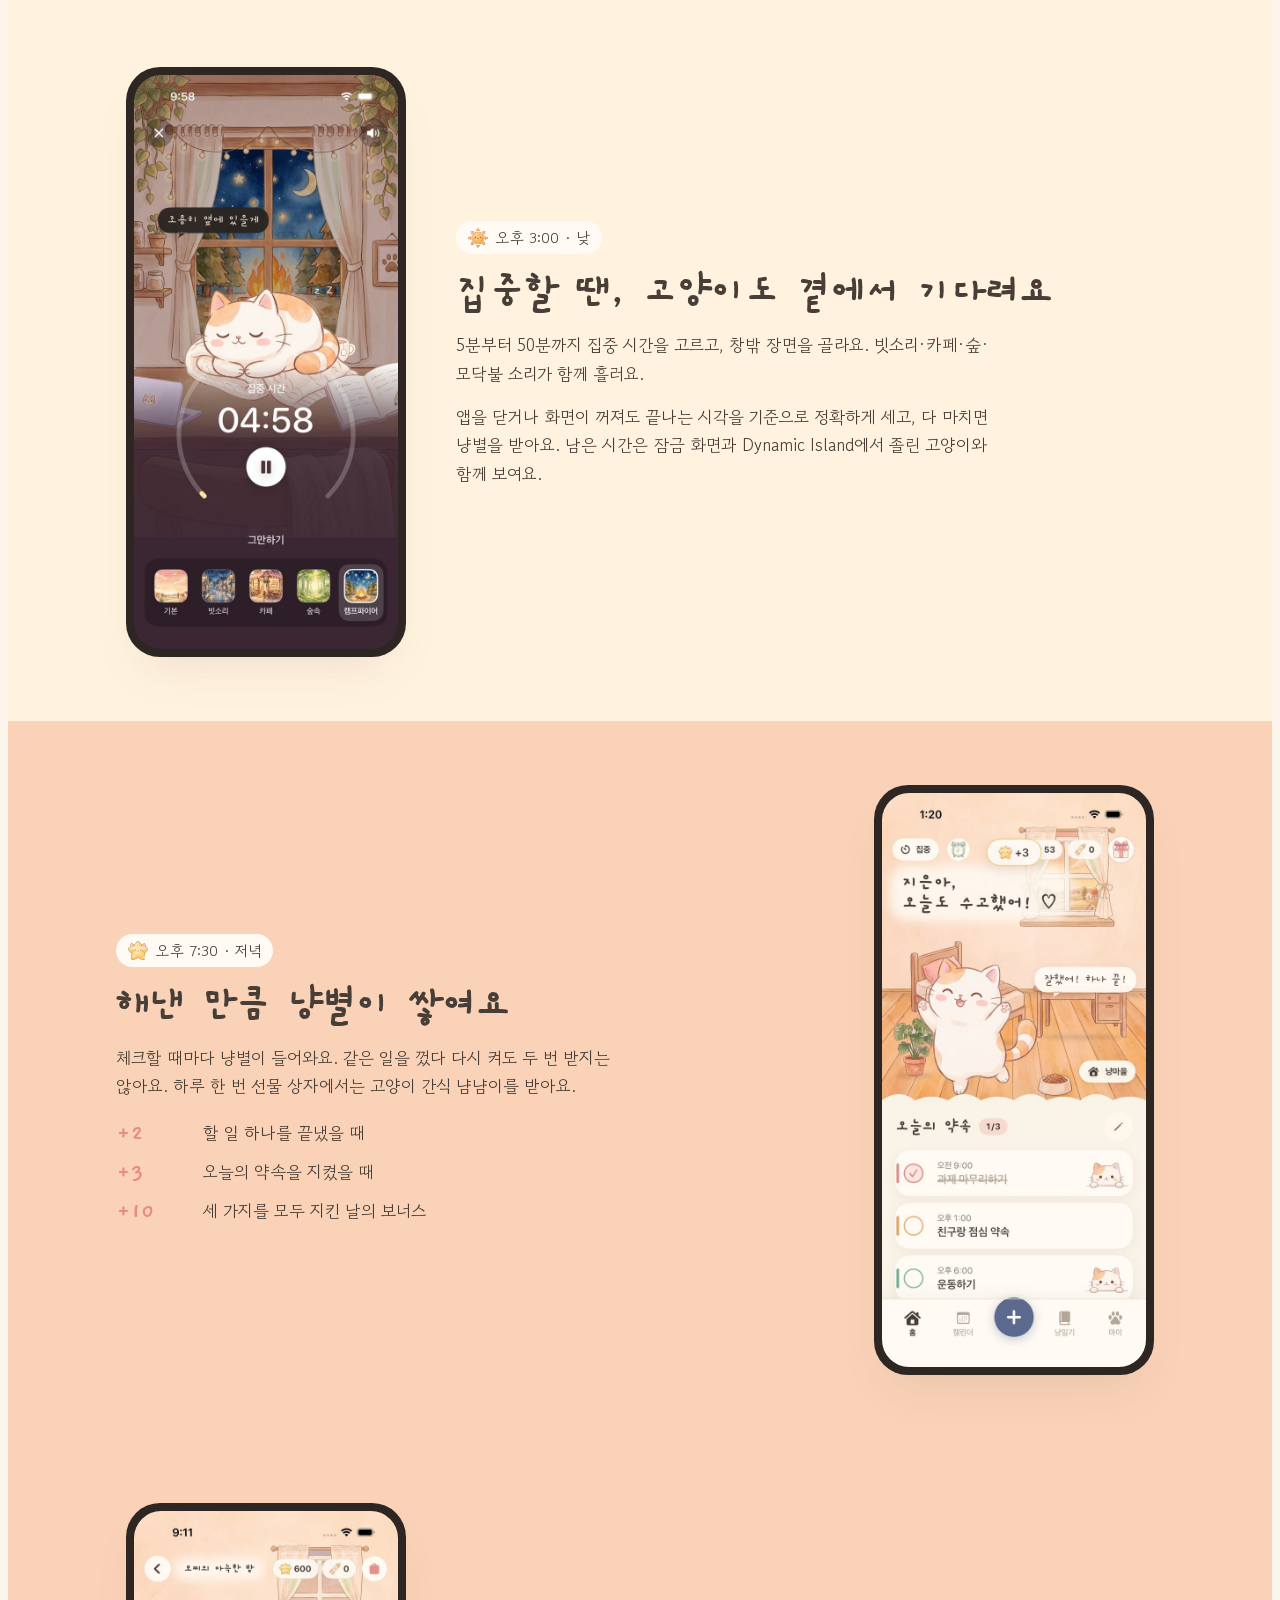
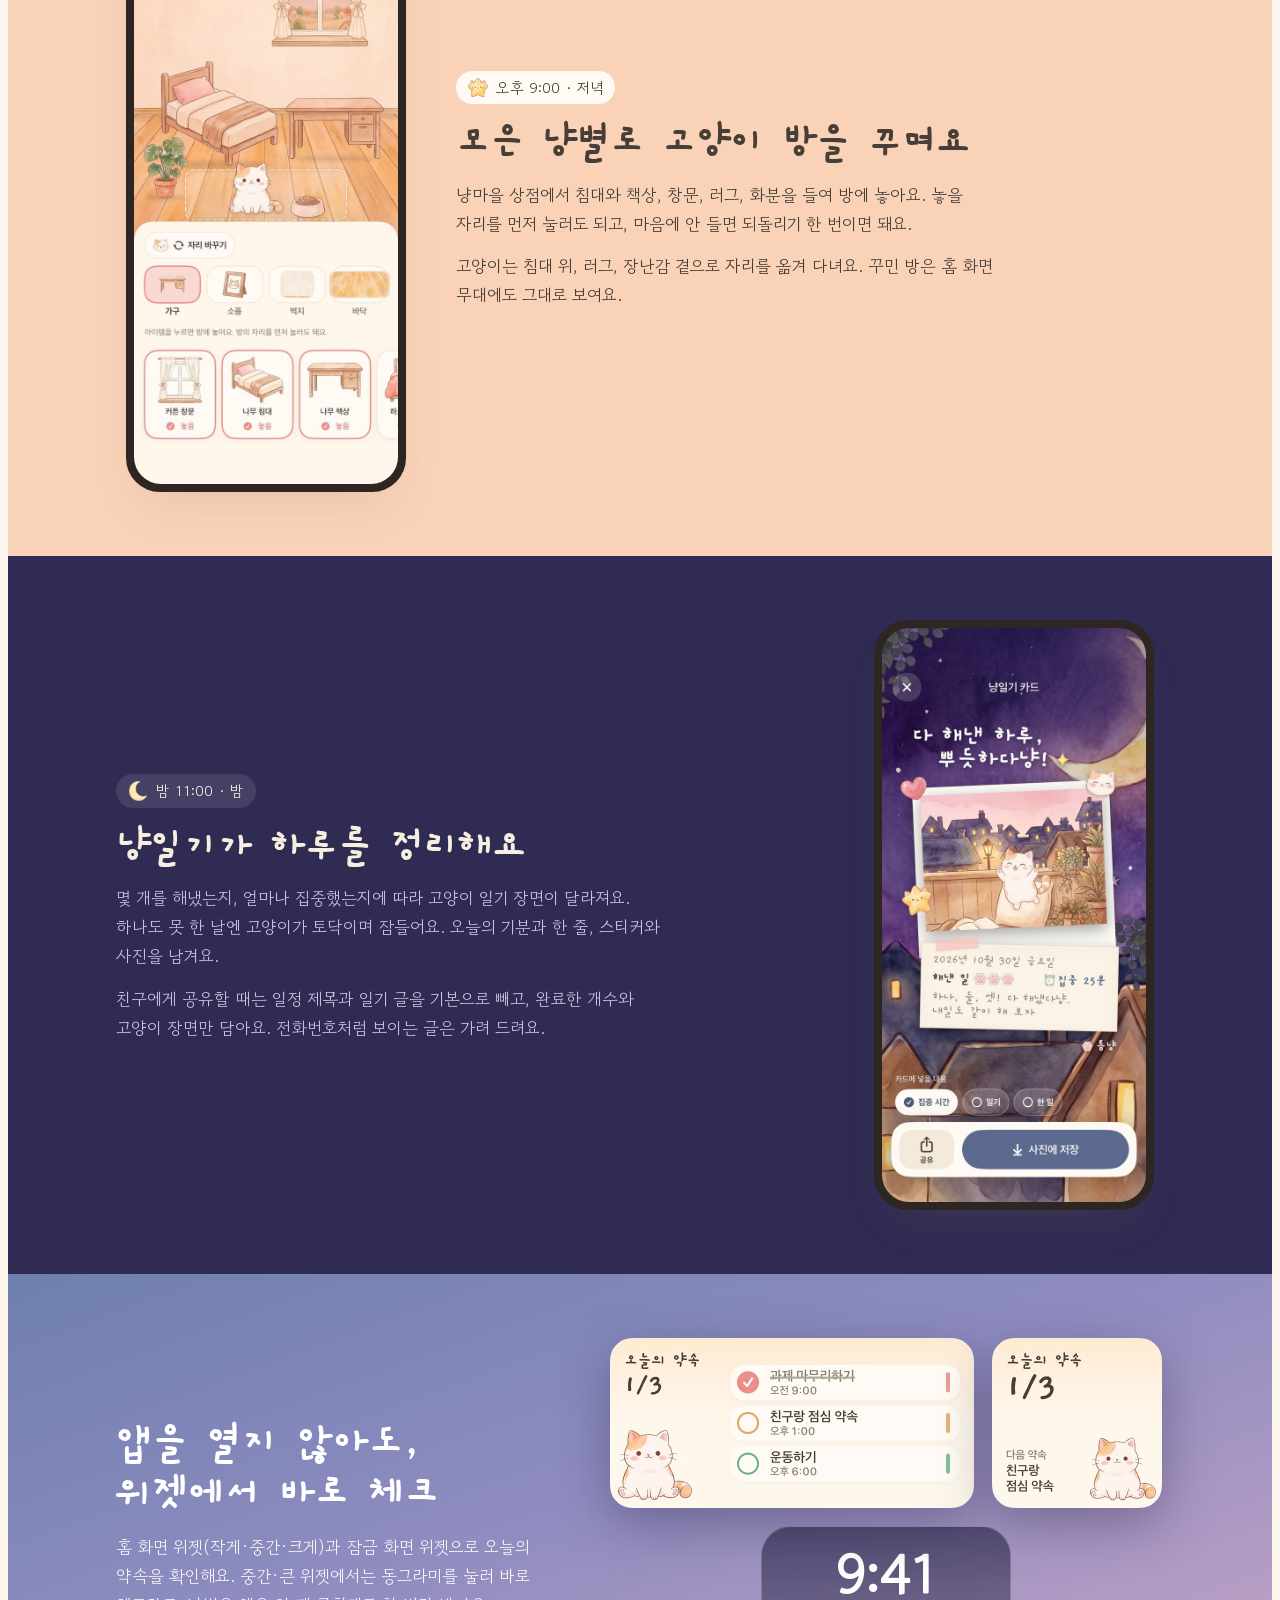
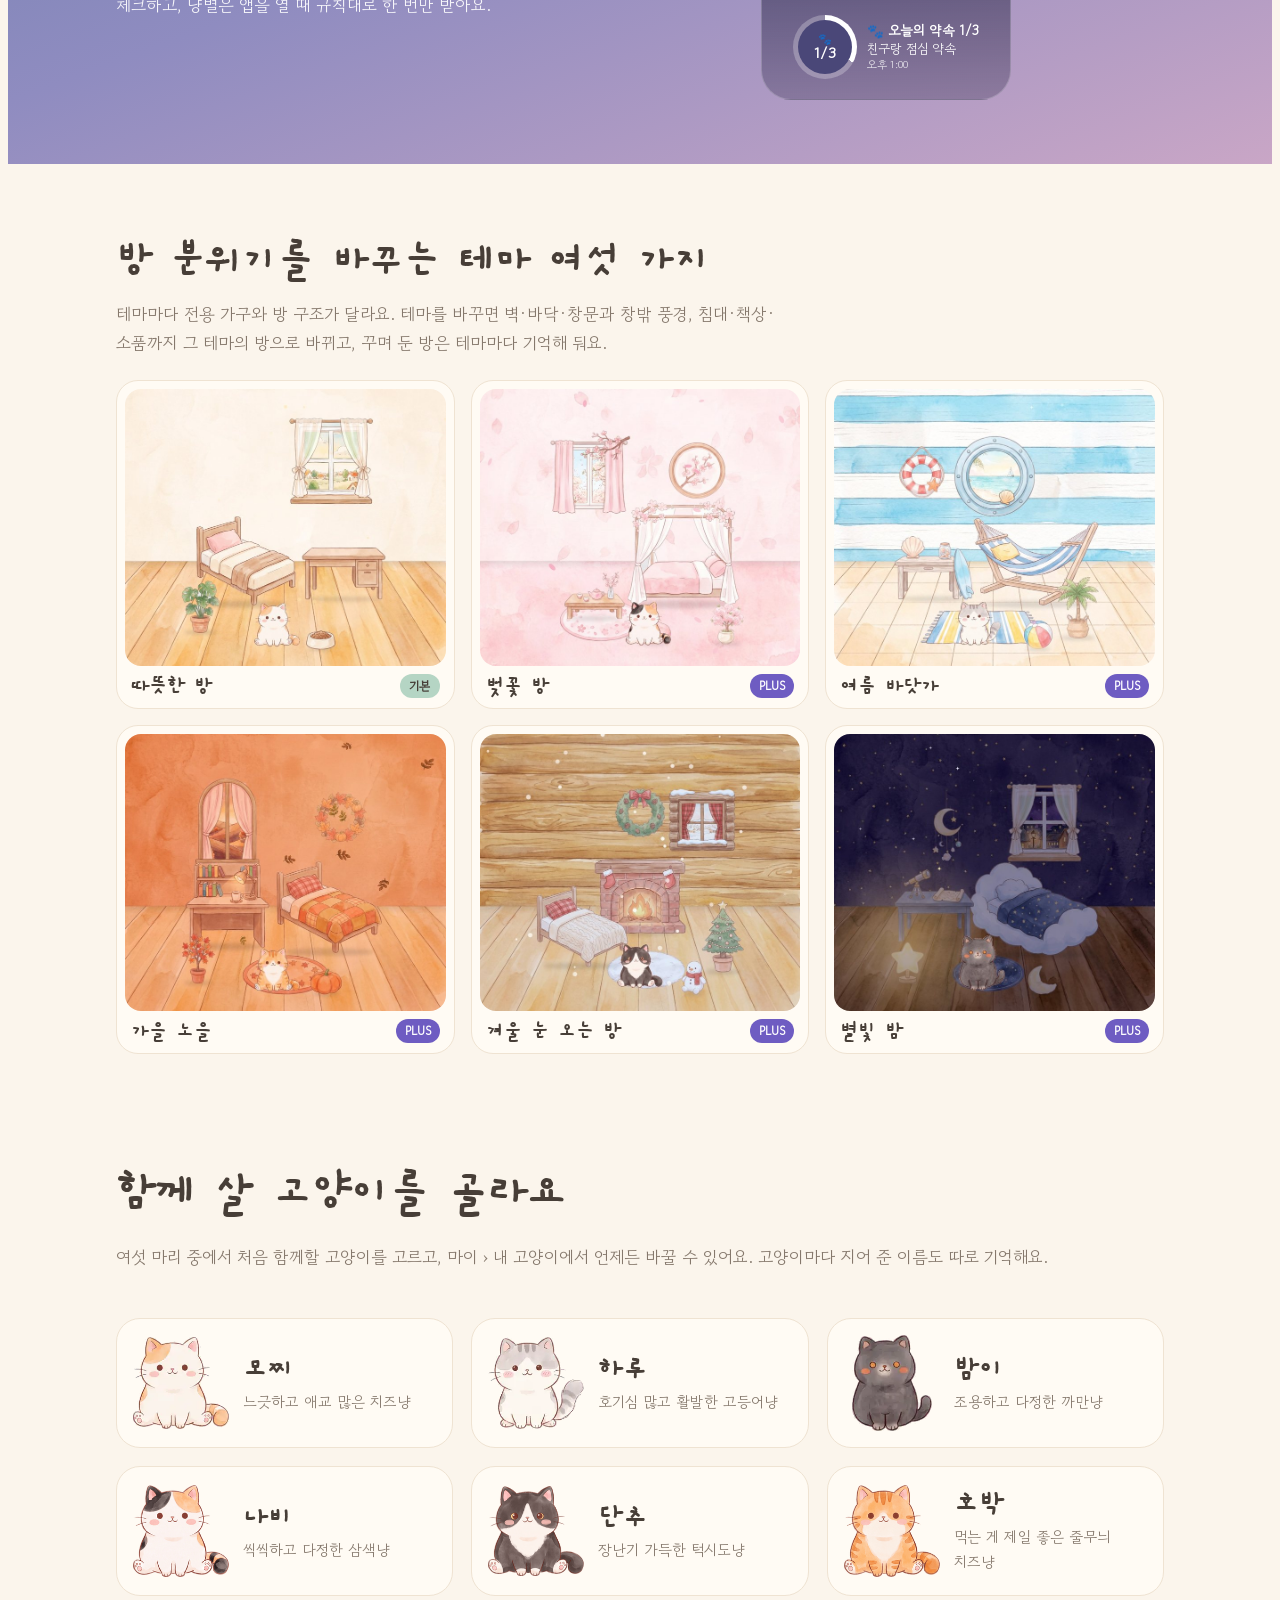
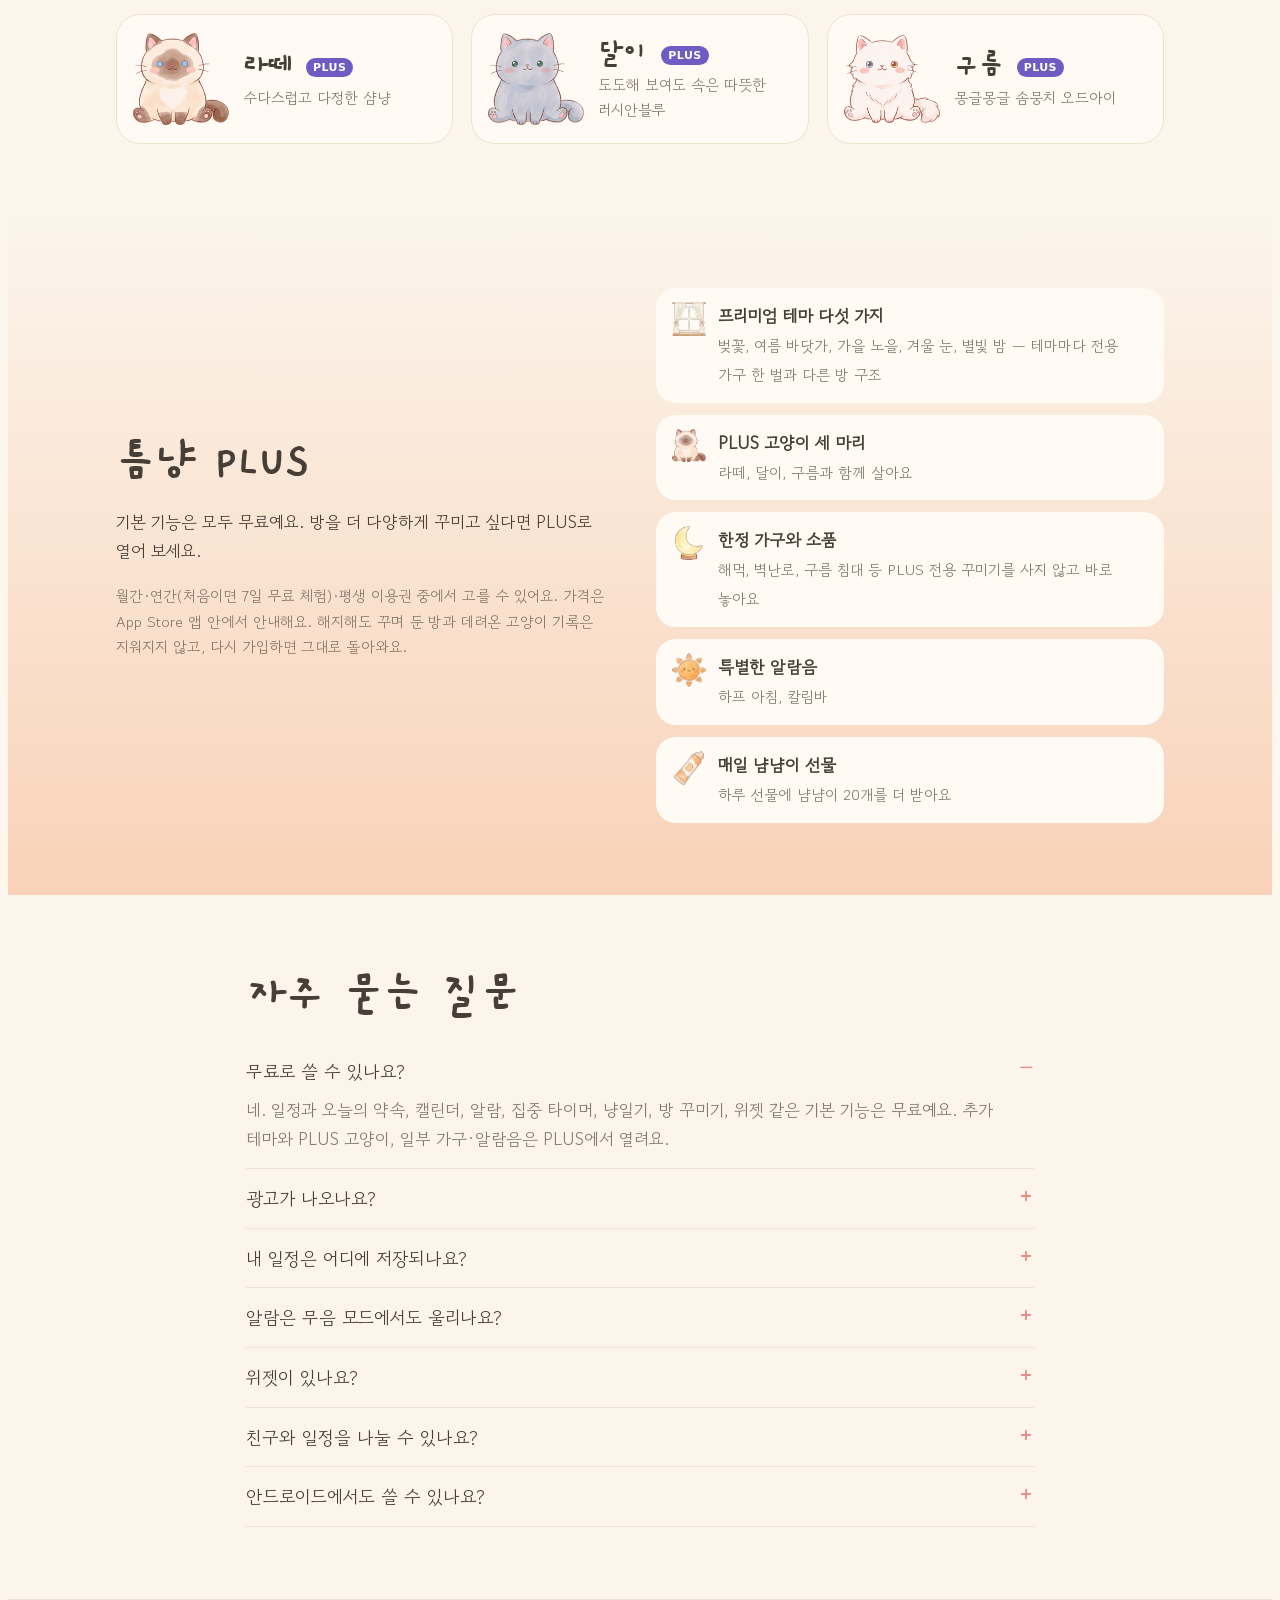
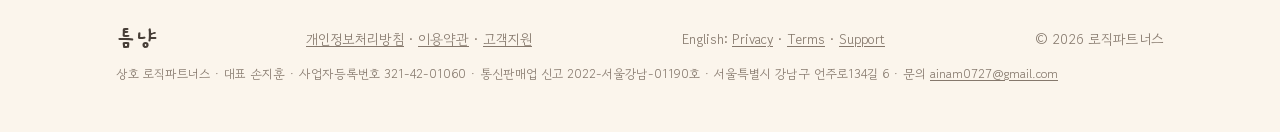
==== commit 6aa2ccde: "영어판 개인정보처리방침·이용약관·고객지원 추가, 한국어 문서와 홈페이지에 영어 링크 Co-Authored-By: Claude Opus 5.5 <noreply@anthropic.co" ====
--- a/index.html
+++ b/index.html
@@ -483,6 +483,7 @@
   <div class="wrap">
     <span class="brand">틈냥</span>
     <span><a href="privacy.html">개인정보처리방침</a> · <a href="terms.html">이용약관</a> · <a href="support.html">고객지원</a></span>
+    <span lang="en">English: <a href="privacy-en.html">Privacy</a> · <a href="terms-en.html">Terms</a> · <a href="support-en.html">Support</a></span>
     <span>© 2026 로직파트너스</span>
     <p class="biz">상호 로직파트너스 · 대표 손지훈 · 사업자등록번호 321-42-01060 · 통신판매업 신고 2022-서울강남-01190호 · 서울특별시 강남구 언주로134길 6 · 문의 <a href="mailto:ainam0727@gmail.com">ainam0727@gmail.com</a></p>
   </div>
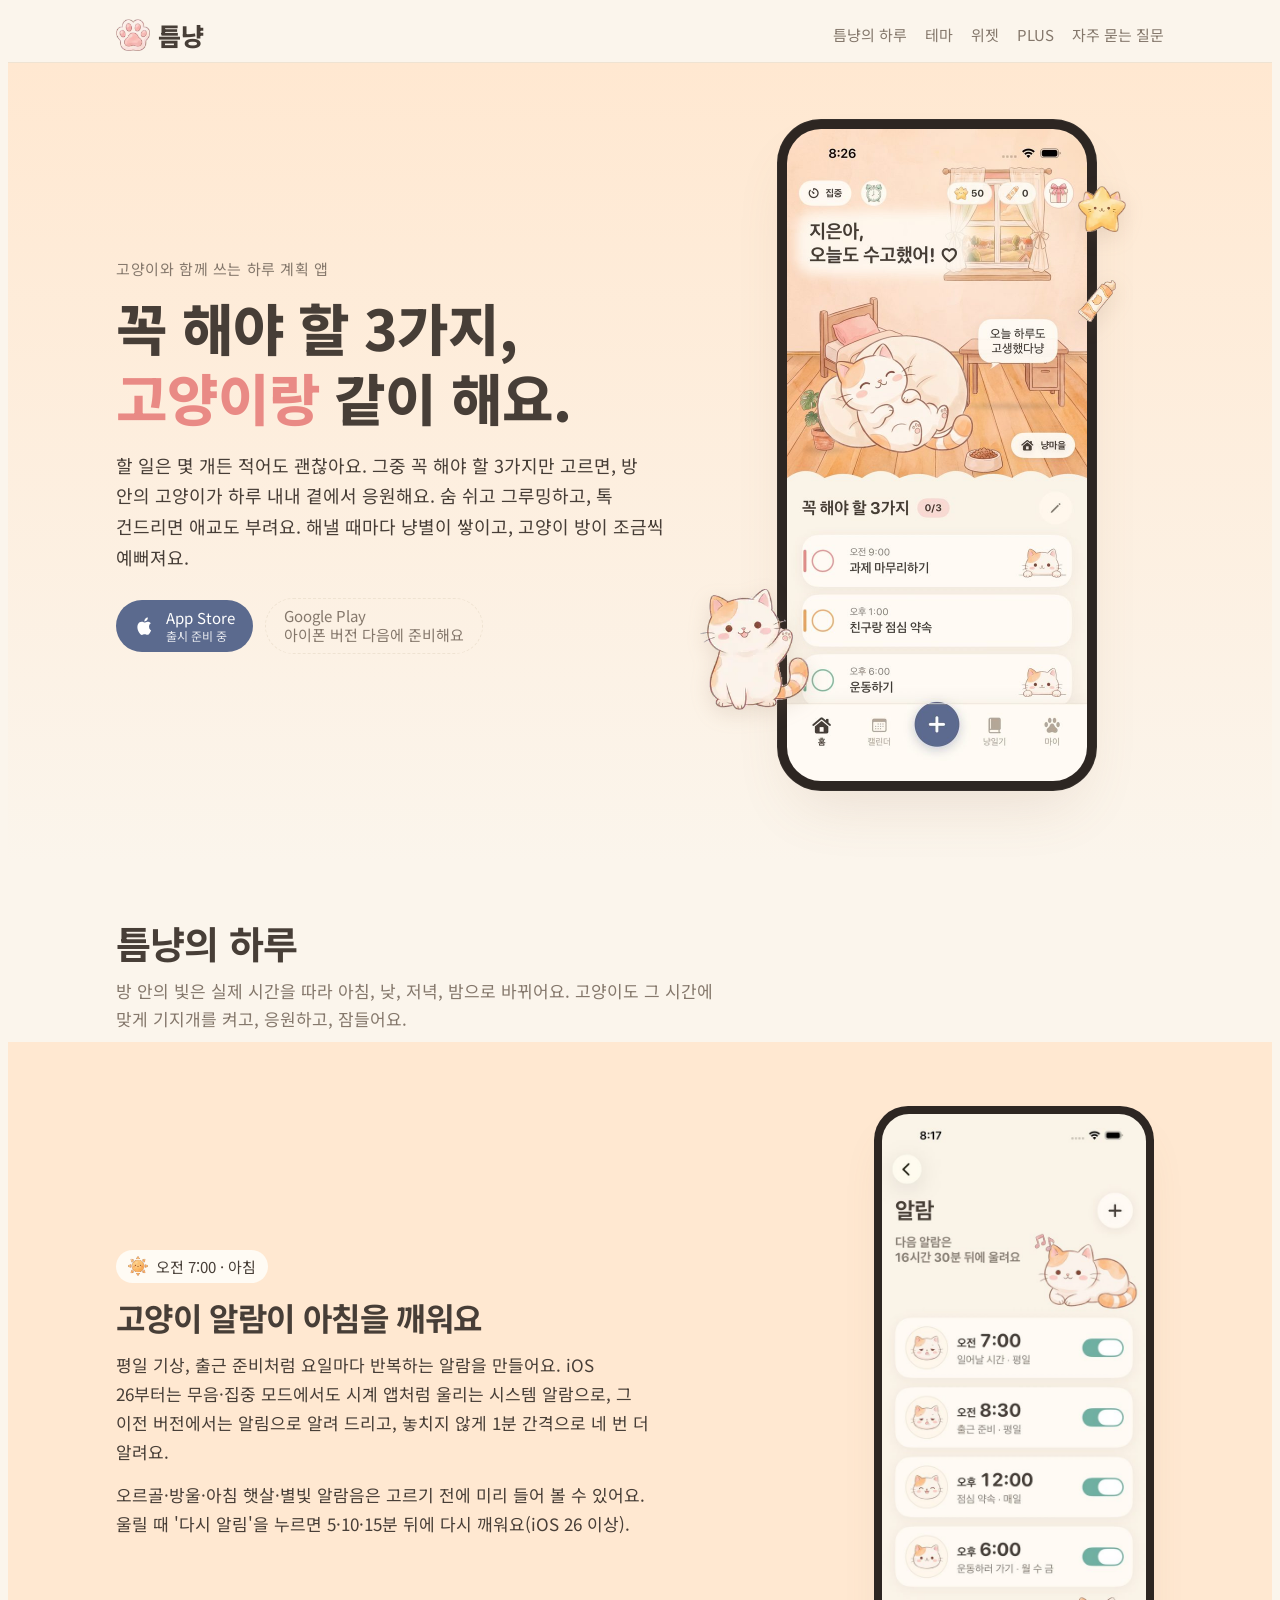
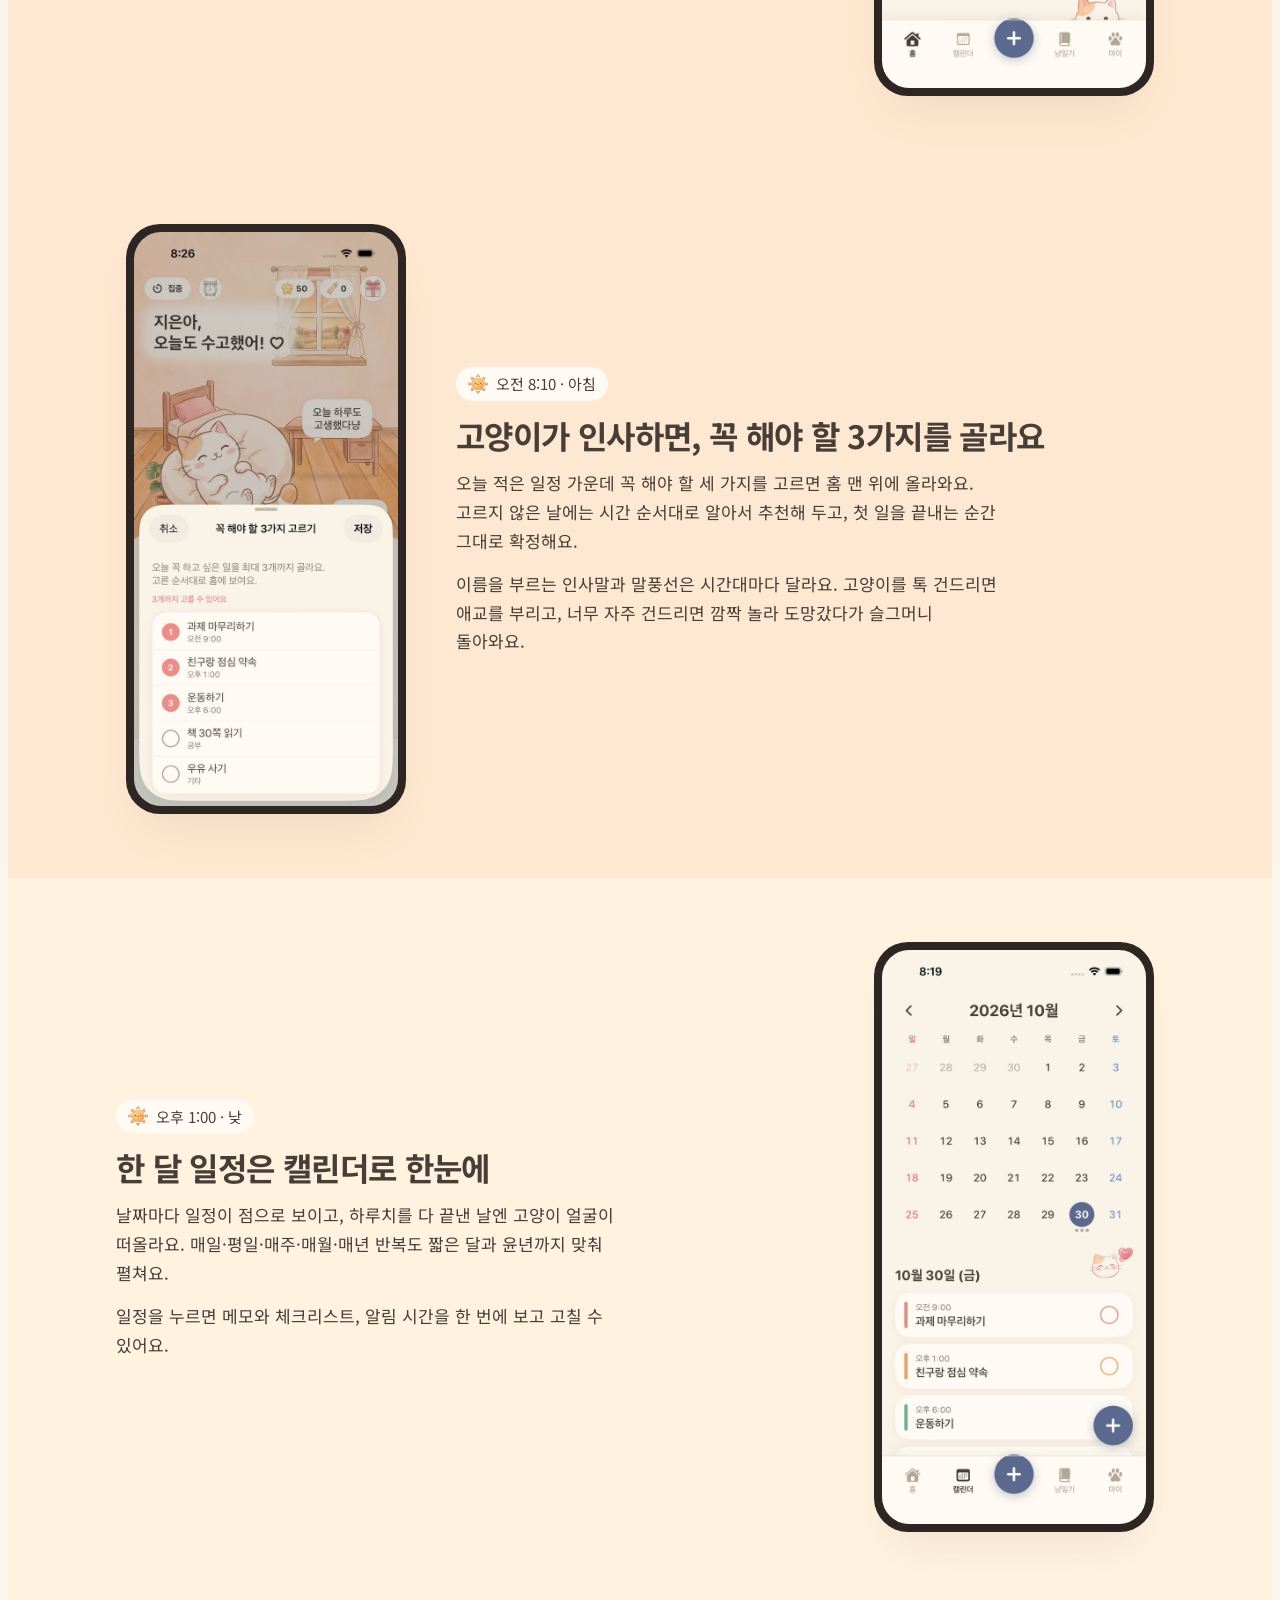
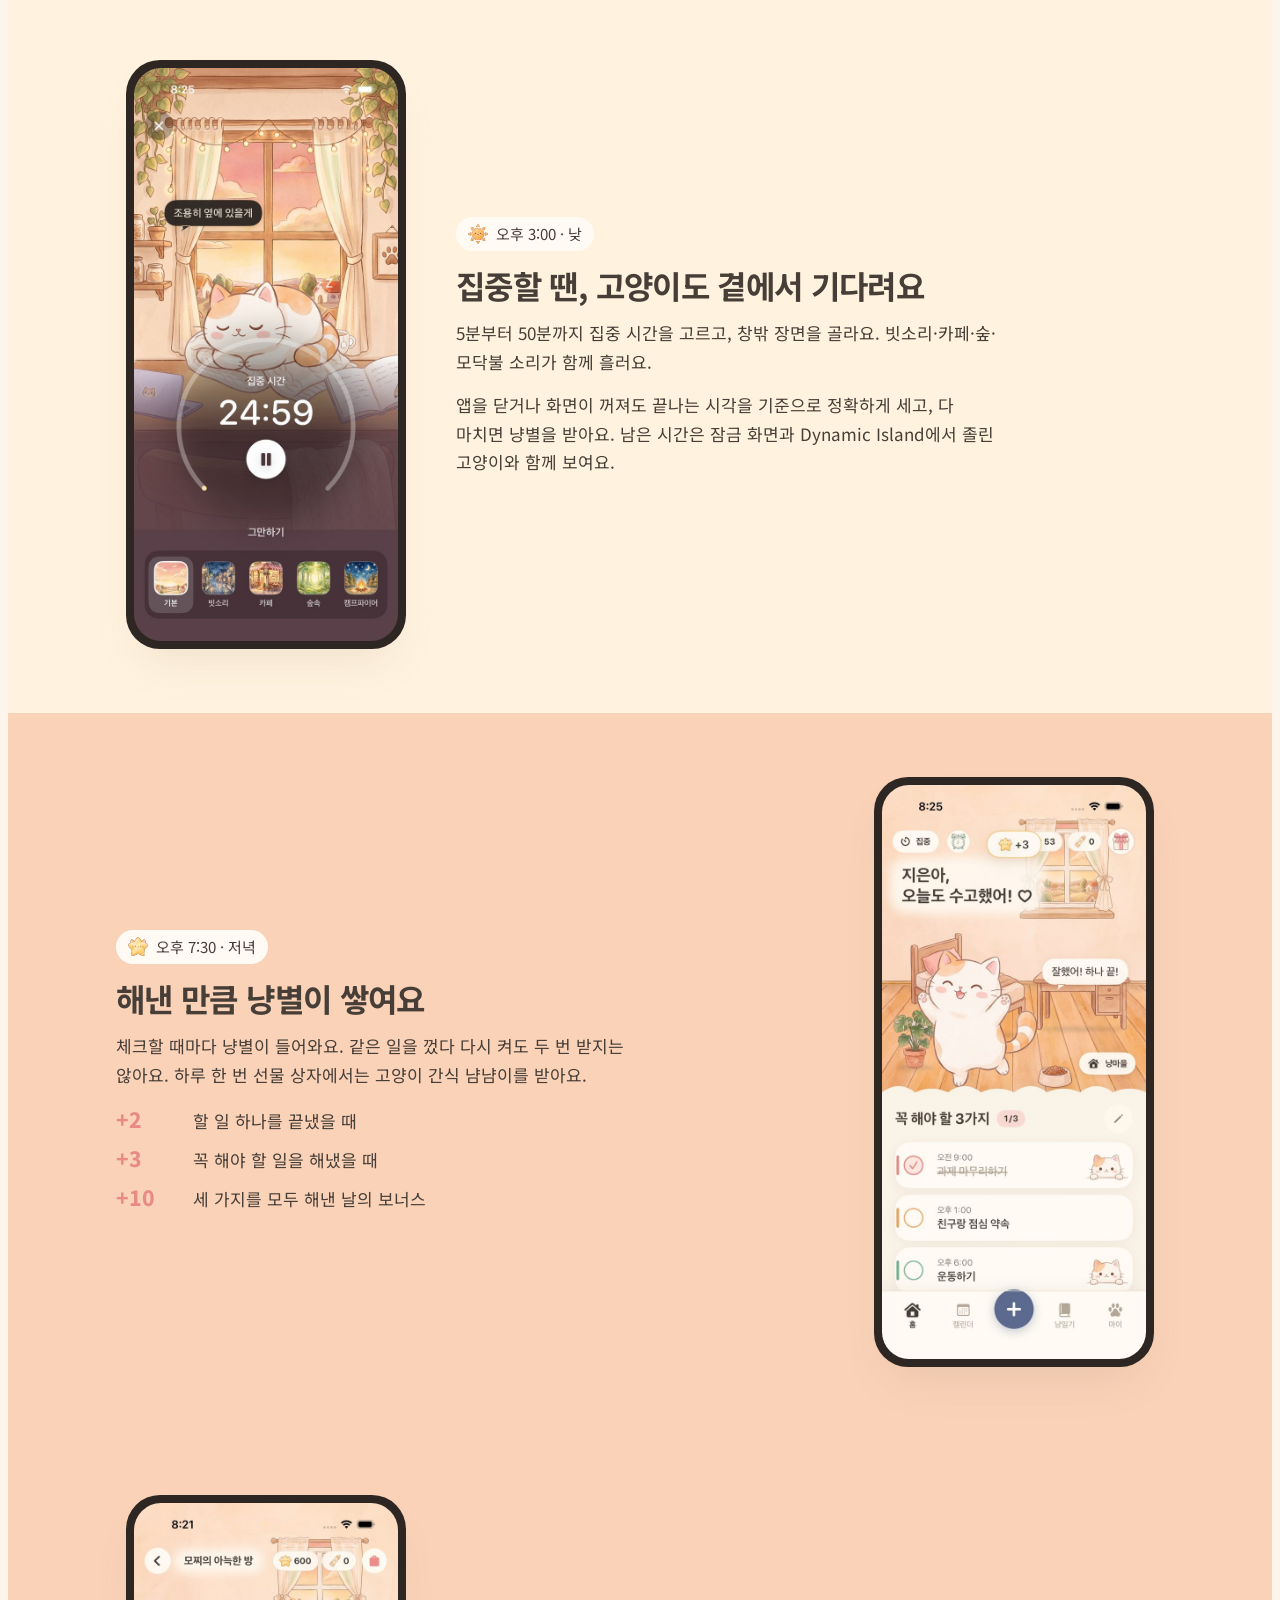
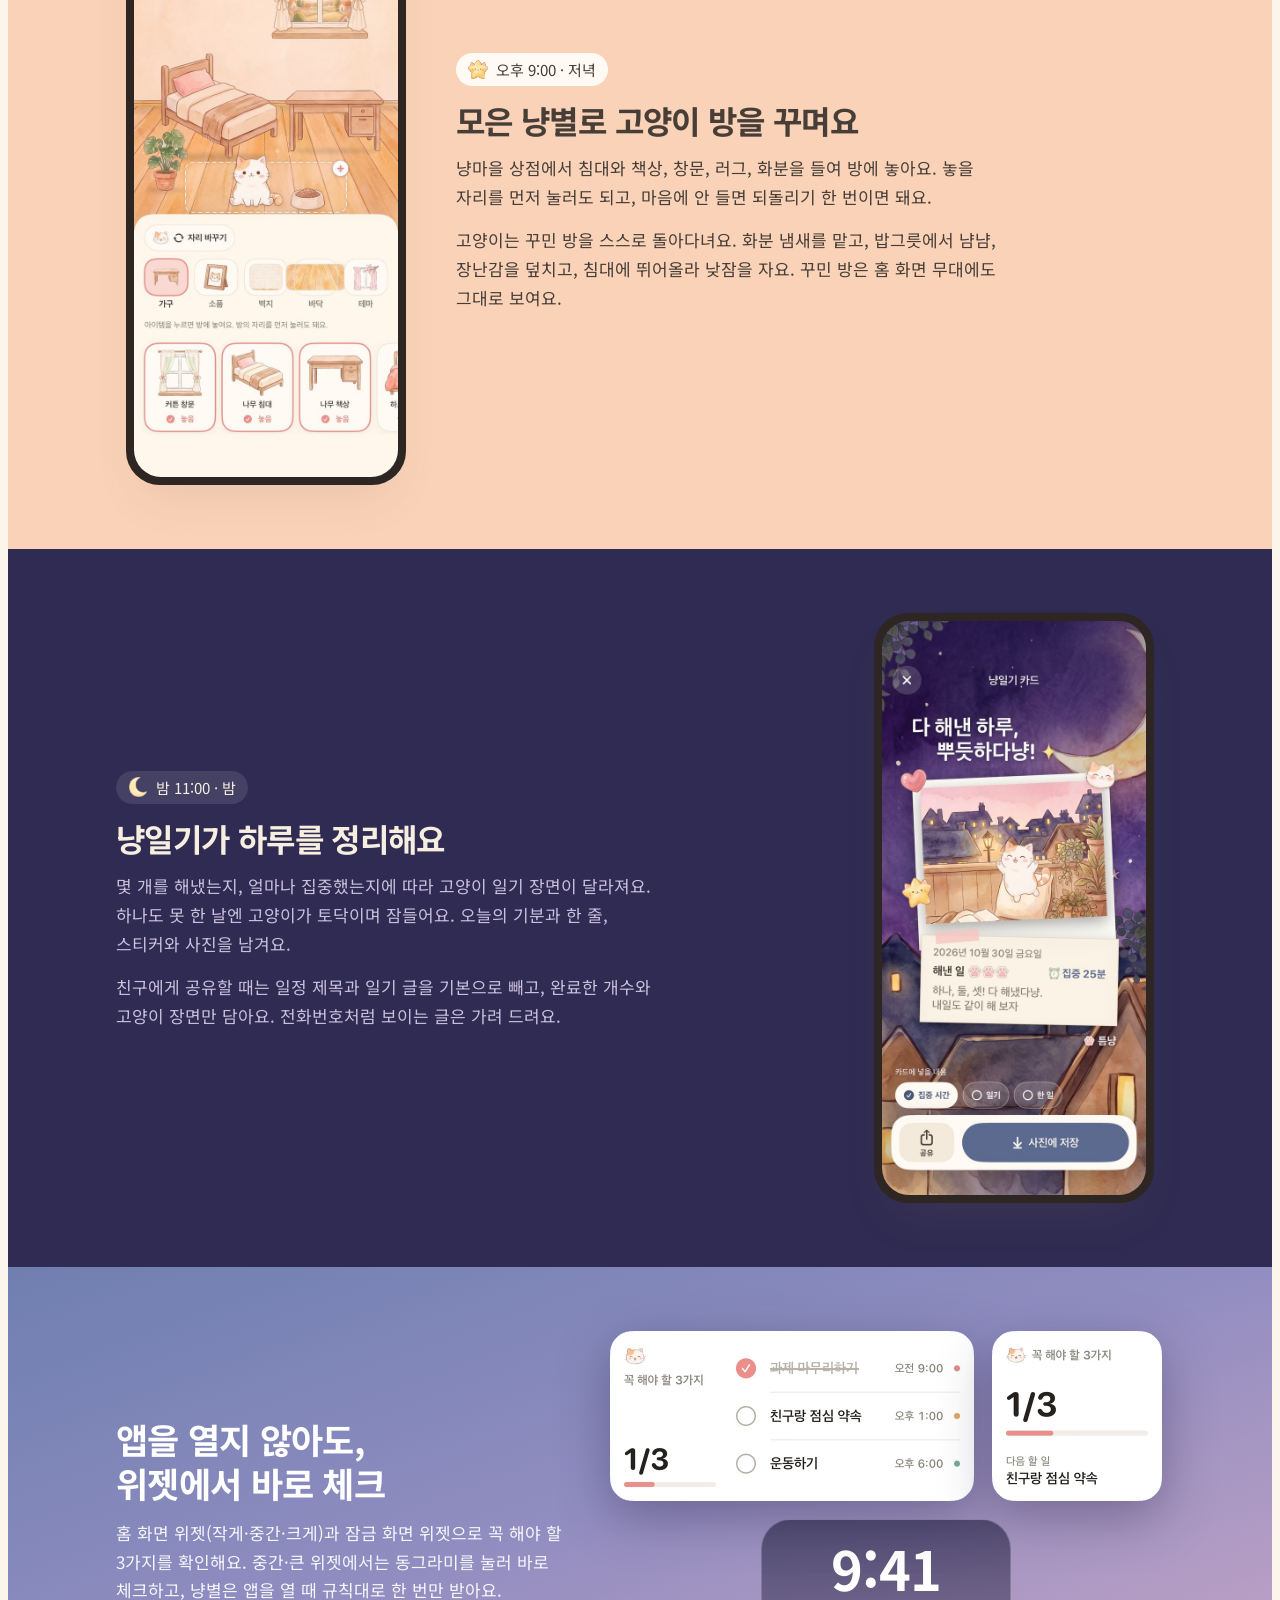
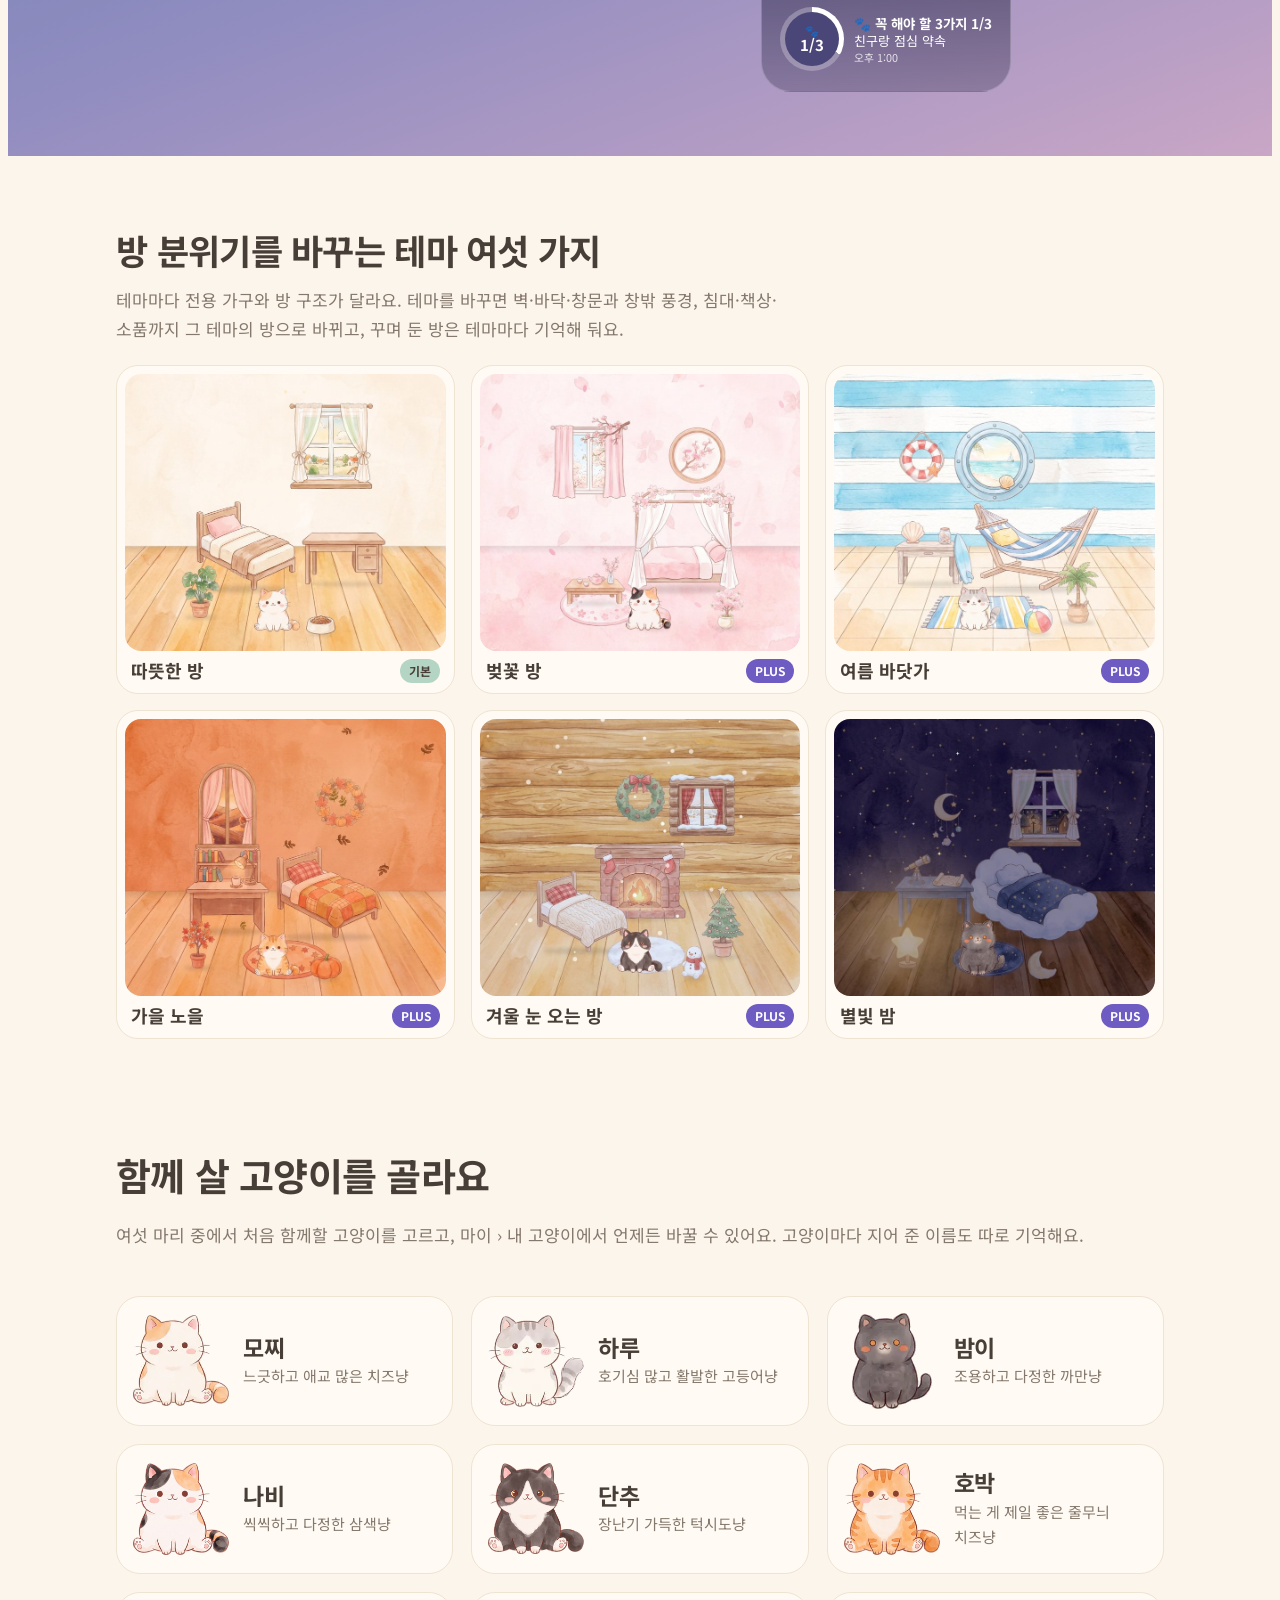
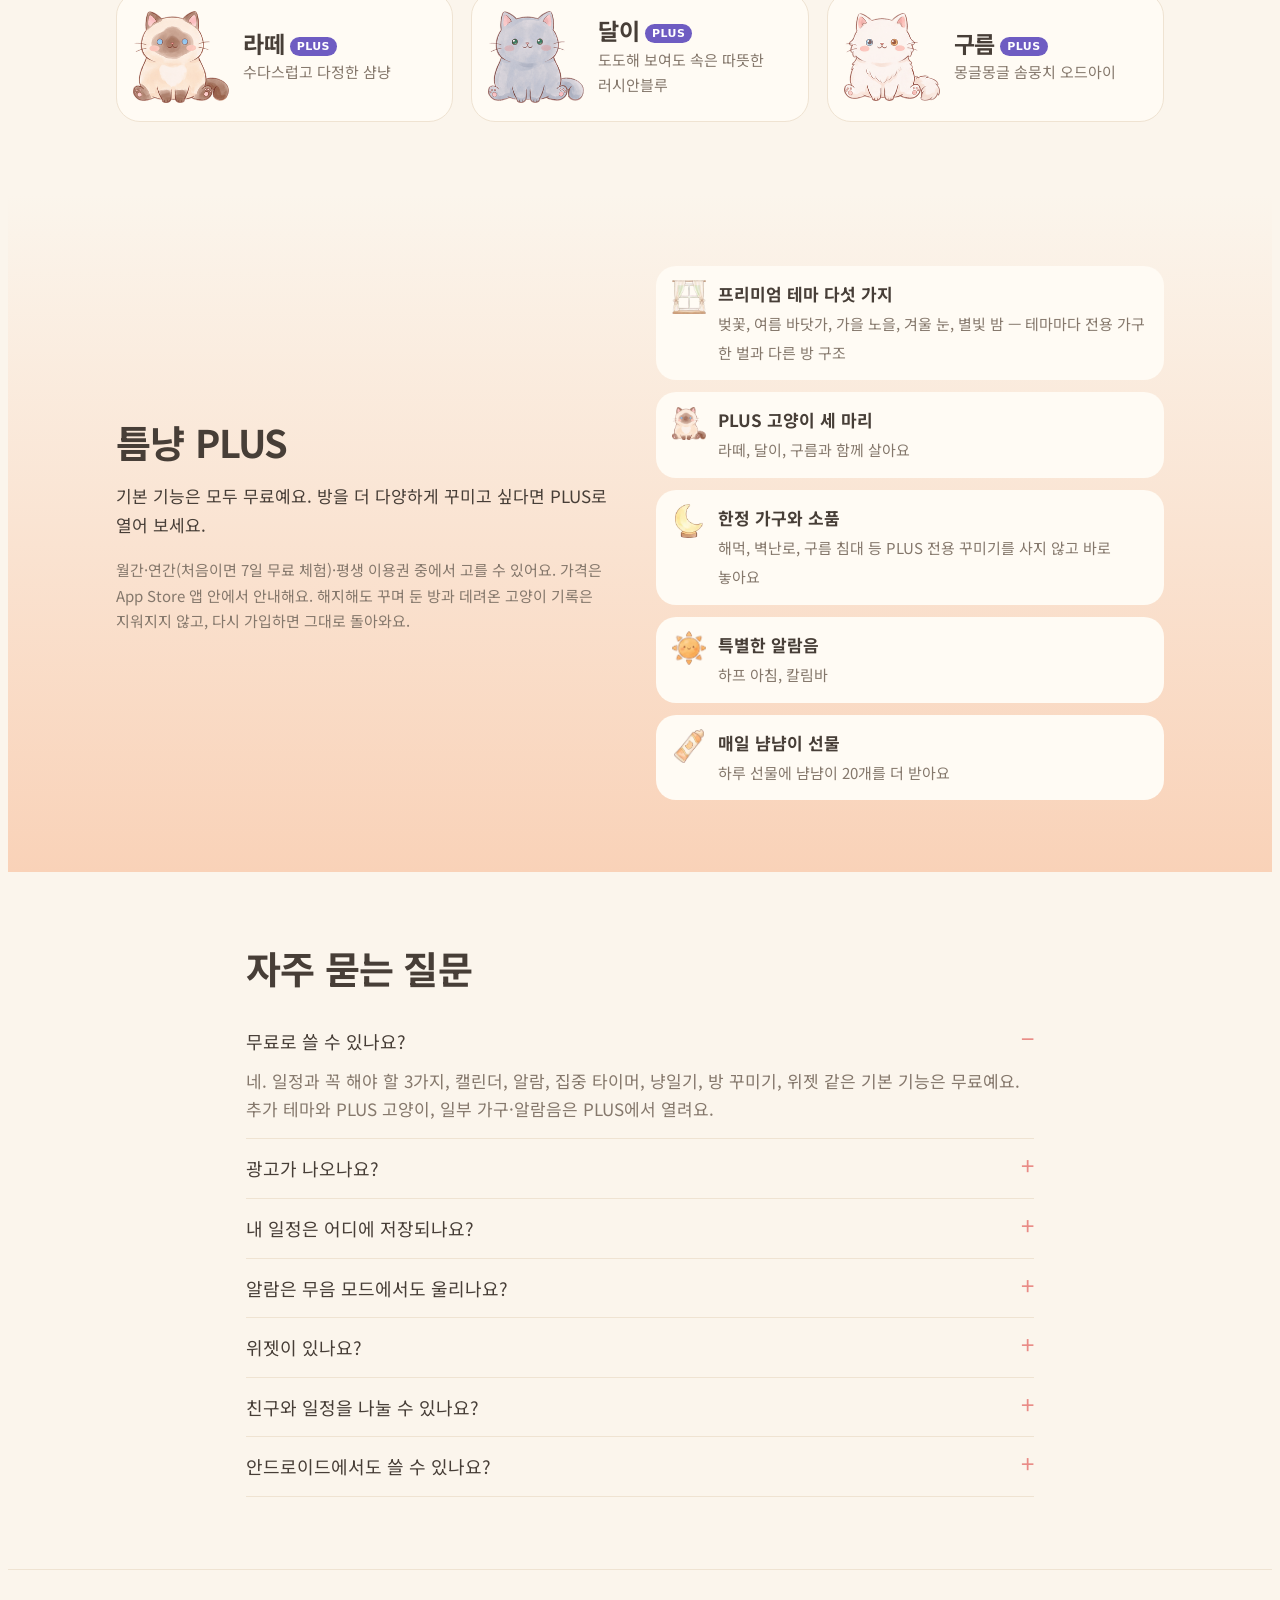
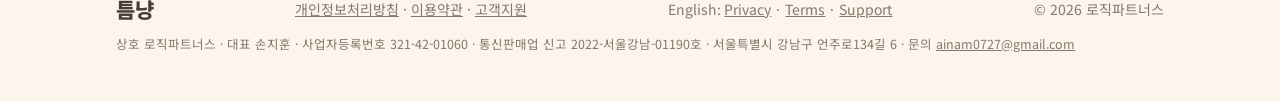
==== commit b05bf28d: "홈페이지: '오늘의 약속' → '꼭 해야 할 3가지', 고딕 서체(Noto Sans KR), 새 앱 화면·깔끔한 위젯 그림, 살아 움직이는 고양이 소개, 고객지원 FAQ(알람이 진" ====
--- a/index.html
+++ b/index.html
@@ -4,10 +4,10 @@
 <meta name="viewport" content="width=device-width, initial-scale=1, viewport-fit=cover">
 <title>틈냥</title>
 <meta name="claude:viewport-fit-sides" content="cover">
-<meta name="description" content="오늘 꼭 지킬 약속 세 가지를 고르면, 방 안의 고양이가 하루 내내 응원해요. 해낸 만큼 냥별이 쌓이고 방이 예뻐지는 일정 앱 틈냥.">
+<meta name="description" content="오늘 꼭 해야 할 3가지를 고르면, 방 안의 고양이가 하루 내내 응원해요. 해낸 만큼 냥별이 쌓이고 방이 예뻐지는 일정 앱 틈냥.">
 <link rel="preconnect" href="https://fonts.googleapis.com">
 <link rel="preconnect" href="https://fonts.gstatic.com" crossorigin>
-<link rel="stylesheet" href="https://fonts.googleapis.com/css2?family=Gaegu:wght@400;700&family=Gowun+Dodum&display=swap">
+<link rel="stylesheet" href="https://fonts.googleapis.com/css2?family=Noto+Sans+KR:wght@400;500;700;800&display=swap">
 <style>
 /* 레이아웃: 고양이 방의 하루(아침 → 낮 → 저녁 → 밤)를 따라 내려가는 세로 이야기. 시간대마다 띠의 빛깔이 바뀐다. */
 :root {
@@ -26,8 +26,8 @@
   --night-ink: #f6eedf;
   --night-soft: #c9c0dd;
   --shadow: rgba(140, 110, 85, 0.16);
-  --display: "Gaegu", "Nanum Pen Script", "Apple SD Gothic Neo", "Noto Sans KR", cursive;
-  --body: "Gowun Dodum", "Apple SD Gothic Neo", "Noto Sans KR", "Malgun Gothic", system-ui, sans-serif;
+  --display: "Noto Sans KR", "Apple SD Gothic Neo", "Malgun Gothic", system-ui, sans-serif;
+  --body: "Noto Sans KR", "Apple SD Gothic Neo", "Malgun Gothic", system-ui, sans-serif;
 }
 @media (prefers-color-scheme: dark) {
   :root:not([data-theme="light"]) {
@@ -80,7 +80,7 @@
   border-bottom: 1px solid var(--line);
 }
 .top .wrap { display: flex; align-items: center; justify-content: space-between; gap: 16px; padding-block: 10px; }
-.brand { display: flex; align-items: center; gap: 8px; font-family: var(--display); font-weight: 700; font-size: 30px; line-height: 1; text-decoration: none; }
+.brand { display: flex; align-items: center; gap: 8px; font-family: var(--display); font-weight: 800; font-size: 25px; letter-spacing: -0.02em; line-height: 1; text-decoration: none; }
 .brand img { width: 34px; height: 34px; object-fit: contain; }
 .top nav { display: flex; gap: 18px; font-size: 15px; color: var(--ink-soft); }
 .top nav a { text-decoration: none; }
@@ -92,8 +92,8 @@
 .hero .wrap { display: grid; grid-template-columns: minmax(0, 1.1fr) minmax(0, 0.9fr); gap: 40px; align-items: center; padding-block: 56px 72px; }
 @media (max-width: 820px) { .hero .wrap { grid-template-columns: 1fr; padding-block: 36px 56px; } }
 .eyebrow { font-size: 15px; letter-spacing: 0.04em; color: var(--ink-soft); margin: 0 0 10px; }
-h1, h2, h3 { font-family: var(--display); font-weight: 700; line-height: 1.15; text-wrap: balance; margin: 0; }
-h1 { font-size: clamp(44px, 7vw, 72px); }
+h1, h2, h3 { font-family: var(--display); font-weight: 700; letter-spacing: -0.02em; line-height: 1.25; text-wrap: balance; margin: 0; }
+h1 { font-size: clamp(34px, 5.6vw, 56px); font-weight: 800; }
 h1 .soft { color: var(--coral); }
 .lede { font-size: 18px; max-width: 34em; margin: 18px 0 26px; color: var(--ink); }
 .stores { display: flex; flex-wrap: wrap; gap: 12px; align-items: center; }
@@ -126,7 +126,7 @@
 
 /* 하루 흐름 */
 .day-intro .wrap { padding-block: 56px 8px; display: grid; gap: 10px; }
-.day-intro h2 { font-size: clamp(34px, 5vw, 48px); }
+.day-intro h2 { font-size: clamp(27px, 4vw, 38px); }
 .day-intro p { margin: 0; color: var(--ink-soft); max-width: 36em; }
 
 .slot { --band: var(--noon); background: var(--band); }
@@ -147,12 +147,12 @@
 }
 .slot.night .clock { background: rgba(255, 255, 255, 0.1); color: var(--night-ink); }
 .clock img { width: 20px; height: 20px; object-fit: contain; }
-.copy h3 { font-size: clamp(30px, 4.2vw, 42px); margin-bottom: 14px; }
+.copy h3 { font-size: clamp(23px, 3.3vw, 32px); margin-bottom: 14px; }
 .copy p { margin: 0 0 14px; max-width: 32em; }
 .slot.night .copy p { color: var(--night-soft); }
 .facts { list-style: none; padding: 0; margin: 18px 0 0; display: grid; gap: 10px; }
 .facts li { display: flex; gap: 10px; align-items: baseline; }
-.facts b { font-family: var(--display); font-size: 24px; line-height: 1; min-width: 3.2em; color: var(--coral); font-variant-numeric: tabular-nums; }
+.facts b { font-family: var(--display); font-weight: 800; font-size: 21px; line-height: 1; min-width: 3.2em; color: var(--coral); font-variant-numeric: tabular-nums; }
 .slot.night .facts b { color: #ffd27a; }
 .shot { justify-self: center; width: min(280px, 76vw); border-radius: 34px; padding: 8px; background: #2d2622; box-shadow: 0 24px 48px -18px var(--shadow); }
 .shot img { width: 100%; height: auto; border-radius: 27px; }
@@ -166,7 +166,7 @@
 .widgets { background: linear-gradient(160deg, #6f7fb0 0%, #8f8cc0 45%, #c9a6c6 100%); color: #fff; }
 .widgets .wrap { padding-block: 64px; display: grid; grid-template-columns: minmax(0, 0.9fr) minmax(0, 1.1fr); gap: 36px; align-items: center; }
 @media (max-width: 820px) { .widgets .wrap { grid-template-columns: 1fr; } }
-.widgets h2 { font-size: clamp(32px, 4.6vw, 44px); margin-bottom: 14px; }
+.widgets h2 { font-size: clamp(25px, 3.7vw, 35px); margin-bottom: 14px; }
 .widgets .copy p { color: rgba(255, 255, 255, 0.92); max-width: 30em; margin: 0; }
 .widget-row { display: flex; flex-wrap: wrap; gap: 18px; justify-content: center; align-items: center; }
 /* 실제 위젯 화면(앱 단위 테스트가 그린 캡처) */
@@ -192,33 +192,33 @@
 
 /* 테마 */
 .themes .wrap { padding-block: 72px 40px; display: grid; gap: 14px; }
-.themes h2 { font-size: clamp(32px, 4.6vw, 44px); }
+.themes h2 { font-size: clamp(25px, 3.7vw, 35px); }
 .themes .wrap > p { margin: 0 0 8px; color: var(--ink-soft); max-width: 40em; }
 .theme-grid { display: grid; grid-template-columns: repeat(3, minmax(0, 1fr)); gap: 16px; }
 @media (max-width: 760px) { .theme-grid { grid-template-columns: repeat(2, minmax(0, 1fr)); gap: 12px; } }
 .theme-grid figure { position: relative; margin: 0; background: var(--card); border: 1px solid var(--line); border-radius: 22px; padding: 8px; }
 .theme-grid img { width: 100%; height: auto; border-radius: 16px; aspect-ratio: 480 / 414; object-fit: cover; }
 .theme-grid figcaption { display: flex; justify-content: space-between; align-items: center; gap: 8px; padding: 8px 6px 2px; }
-.theme-grid figcaption b { font-family: var(--display); font-size: 22px; font-weight: 700; line-height: 1.1; }
+.theme-grid figcaption b { font-family: var(--display); font-size: 18px; font-weight: 700; line-height: 1.2; }
 .theme-grid figcaption span { font-size: 12px; font-weight: 700; padding: 2px 9px; border-radius: 999px; background: #6e5cc2; color: #fff; flex: none; }
 .theme-grid figure:first-child figcaption span { background: var(--sage); color: var(--ink); }
 /* 휴대폰: 칸이 좁아 이름 옆 표시가 들쭉날쭉 줄바꿈되므로, 표시는 그림 왼쪽 위에 얹고 이름만 한 줄로 */
 @media (max-width: 760px) {
   .theme-grid figcaption { display: block; padding: 8px 4px 2px; line-height: 1.15; text-wrap: balance; }
-  .theme-grid figcaption b { font-size: clamp(16px, 4.9vw, 19px); }
+  .theme-grid figcaption b { font-size: clamp(14px, 4.1vw, 16px); }
   .theme-grid figcaption span { position: absolute; top: 15px; left: 15px; font-size: 11px; box-shadow: 0 1px 6px rgba(40, 30, 20, 0.2); }
 }
 
 /* 고양이 */
 .cats .wrap { padding-block: 72px; display: grid; gap: 28px; }
-.cats h2, .plus h2, .faq h2 { font-size: clamp(34px, 5vw, 48px); }
+.cats h2, .plus h2, .faq h2 { font-size: clamp(27px, 4vw, 38px); }
 .cat-grid { display: grid; grid-template-columns: repeat(3, minmax(0, 1fr)); gap: 18px; }
 .cat {
   display: grid; grid-template-columns: 96px minmax(0, 1fr); gap: 14px; align-items: center;
   padding: 16px; border-radius: 24px; background: var(--card); border: 1px solid var(--line);
 }
 .cat img { width: 96px; height: 96px; object-fit: contain; }
-.cat h3 { font-size: 30px; }
+.cat h3 { font-size: 23px; }
 .cat p { margin: 2px 0 0; color: var(--ink-soft); font-size: 15px; }
 .cat .badge { display: inline-block; vertical-align: middle; font: 800 11px/1 system-ui, sans-serif; letter-spacing: .04em;
   color: #fff; background: #6e5cc2; border-radius: 999px; padding: 4px 7px; }
@@ -228,7 +228,7 @@
   .cat-grid { grid-template-columns: repeat(3, minmax(0, 1fr)); gap: 10px; }
   .cat { grid-template-columns: 1fr; justify-items: center; align-content: start; text-align: center; gap: 4px; padding: 12px 6px; border-radius: 20px; }
   .cat img { width: 68px; height: 68px; }
-  .cat h3 { font-size: 22px; }
+  .cat h3 { font-size: 17px; }
   .cat p { font-size: 12px; line-height: 1.35; }
   .cat .badge { display: block; margin: 2px auto 0; width: max-content; }
 }
@@ -249,13 +249,13 @@
 .faq details { border-bottom: 1px solid var(--line); padding-block: 14px; }
 .faq summary { cursor: pointer; font-size: 18px; list-style: none; display: flex; justify-content: space-between; gap: 16px; }
 .faq summary::-webkit-details-marker { display: none; }
-.faq summary::after { content: "+"; font-family: var(--display); font-size: 26px; line-height: 1; color: var(--coral); }
+.faq summary::after { content: "+"; font-family: var(--display); font-size: 24px; line-height: 1; color: var(--coral); }
 .faq details[open] summary::after { content: "−"; }
 .faq details p { margin: 10px 0 0; color: var(--ink-soft); }
 
 footer { border-top: 1px solid var(--line); }
 footer .wrap { padding-block: 28px 40px; display: flex; flex-wrap: wrap; justify-content: space-between; gap: 12px; color: var(--ink-soft); font-size: 14px; }
-footer .brand { font-size: 24px; color: var(--ink); }
+footer .brand { font-size: 21px; color: var(--ink); }
 footer .biz { flex-basis: 100%; margin: 0; font-size: 12.5px; line-height: 1.6; color: var(--ink-soft); }
 </style>
 
@@ -277,8 +277,8 @@
     <div class="wrap">
       <div>
         <p class="eyebrow">고양이와 함께 쓰는 하루 계획 앱</p>
-        <h1>오늘의 약속 세 가지,<br><span class="soft">고양이랑</span> 같이 지켜요.</h1>
-        <p class="lede">할 일은 몇 개든 적어도 괜찮아요. 그중 꼭 지킬 세 가지만 고르면, 방 안의 고양이가 하루 내내 곁에서 응원해요. 해낼 때마다 냥별이 쌓이고, 고양이 방이 조금씩 예뻐져요.</p>
+        <h1>꼭 해야 할 3가지,<br><span class="soft">고양이랑</span> 같이 해요.</h1>
+        <p class="lede">할 일은 몇 개든 적어도 괜찮아요. 그중 꼭 해야 할 3가지만 고르면, 방 안의 고양이가 하루 내내 곁에서 응원해요. 숨 쉬고 그루밍하고, 톡 건드리면 애교도 부려요. 해낼 때마다 냥별이 쌓이고, 고양이 방이 조금씩 예뻐져요.</p>
         <div class="stores">
           <span class="store" role="note">
             <svg viewBox="0 0 24 24" aria-hidden="true"><path fill="currentColor" d="M16.4 12.6c0-2.3 1.9-3.4 2-3.5-1.1-1.6-2.8-1.8-3.4-1.8-1.4-.1-2.8.9-3.5.9-.7 0-1.9-.9-3.1-.8-1.6 0-3.1.9-3.9 2.4-1.7 2.9-.4 7.2 1.2 9.5.8 1.1 1.7 2.4 2.9 2.4 1.2 0 1.6-.8 3-.8s1.8.8 3 .7c1.3 0 2.1-1.1 2.8-2.3.9-1.3 1.3-2.6 1.3-2.7-.1 0-2.3-.9-2.3-3.9zM14.1 5.8c.6-.8 1.1-1.9 1-3-.9 0-2.1.6-2.8 1.4-.6.7-1.1 1.8-1 2.9 1.1.1 2.1-.5 2.8-1.3z"/></svg>
@@ -288,7 +288,7 @@
         </div>
       </div>
       <div class="phone-stage">
-        <div class="phone"><img src="assets/screen_home.jpg" alt="틈냥 홈 화면: 저녁빛 방에서 쿠션에 기대 쉬는 고양이, '지은아, 오늘도 수고했어!' 인사말, 오늘의 약속 세 가지 목록" width="600" height="1304"></div>
+        <div class="phone"><img src="assets/screen_home.jpg" alt="틈냥 홈 화면: 저녁빛 방에서 쿠션에 기대 쉬는 고양이, '지은아, 오늘도 수고했어!' 인사말, 꼭 해야 할 3가지 목록" width="600" height="1304"></div>
         <img class="sticker wave" src="assets/cat_mochi_wave.png" alt="">
         <img class="sticker star" src="assets/icon_star.png" alt="">
         <img class="sticker churu" src="assets/icon_churu.png" alt="">
@@ -308,7 +308,7 @@
       <div class="copy">
         <span class="clock"><img src="assets/icon_sun.png" alt="">오전 7:00 · 아침</span>
         <h3 id="t-alarm">고양이 알람이 아침을 깨워요</h3>
-        <p>평일 기상, 출근 준비처럼 요일마다 반복하는 알람을 만들어요. iOS 26부터는 무음·집중 모드에서도 시계 앱처럼 울리는 시스템 알람으로, 그 이전 버전에서는 알림으로 알려 드려요.</p>
+        <p>평일 기상, 출근 준비처럼 요일마다 반복하는 알람을 만들어요. iOS 26부터는 무음·집중 모드에서도 시계 앱처럼 울리는 시스템 알람으로, 그 이전 버전에서는 알림으로 알려 드리고, 놓치지 않게 1분 간격으로 네 번 더 알려요.</p>
         <p>오르골·방울·아침 햇살·별빛 알람음은 고르기 전에 미리 들어 볼 수 있어요. 울릴 때 '다시 알림'을 누르면 5·10·15분 뒤에 다시 깨워요(iOS 26 이상).</p>
       </div>
       <div class="shot"><img src="assets/screen_alarm.jpg" alt="알람 목록 화면: 오전 7시 기상, 8시 30분 출근 준비, 낮 12시 점심, 오후 6시 운동 알람과 켜기 스위치" width="600" height="1304" loading="lazy"></div>
@@ -319,11 +319,11 @@
     <div class="wrap">
       <div class="copy">
         <span class="clock"><img src="assets/icon_sun.png" alt="">오전 8:10 · 아침</span>
-        <h3 id="t-morning">고양이가 인사하면, 약속 세 가지를 골라요</h3>
-        <p>오늘 적은 일정 가운데 꼭 지킬 세 가지를 고르면 홈 맨 위에 올라와요. 고르지 않은 날에는 시간 순서대로 알아서 추천해 두고, 첫 일을 끝내는 순간 그대로 확정해요.</p>
-        <p>이름을 부르는 인사말과 말풍선은 시간대마다 달라요. 고양이를 톡 건드리면 통통 튀며 반응해요.</p>
-      </div>
-      <div class="shot"><img src="assets/screen_promises.jpg" alt="오늘의 약속 고르기 화면: 일정 목록에서 최대 세 개를 순서대로 고르는 모습" width="600" height="1304" loading="lazy"></div>
+        <h3 id="t-morning">고양이가 인사하면, 꼭 해야 할 3가지를 골라요</h3>
+        <p>오늘 적은 일정 가운데 꼭 해야 할 세 가지를 고르면 홈 맨 위에 올라와요. 고르지 않은 날에는 시간 순서대로 알아서 추천해 두고, 첫 일을 끝내는 순간 그대로 확정해요.</p>
+        <p>이름을 부르는 인사말과 말풍선은 시간대마다 달라요. 고양이를 톡 건드리면 애교를 부리고, 너무 자주 건드리면 깜짝 놀라 도망갔다가 슬그머니 돌아와요.</p>
+      </div>
+      <div class="shot"><img src="assets/screen_promises.jpg" alt="꼭 해야 할 3가지 고르기 화면: 일정 목록에서 최대 세 개를 순서대로 고르는 모습" width="600" height="1304" loading="lazy"></div>
     </div>
   </section>
 
@@ -359,11 +359,11 @@
         <p>체크할 때마다 냥별이 들어와요. 같은 일을 껐다 다시 켜도 두 번 받지는 않아요. 하루 한 번 선물 상자에서는 고양이 간식 냠냠이를 받아요.</p>
         <ul class="facts">
           <li><b>+2</b><span>할 일 하나를 끝냈을 때</span></li>
-          <li><b>+3</b><span>오늘의 약속을 지켰을 때</span></li>
-          <li><b>+10</b><span>세 가지를 모두 지킨 날의 보너스</span></li>
+          <li><b>+3</b><span>꼭 해야 할 일을 해냈을 때</span></li>
+          <li><b>+10</b><span>세 가지를 모두 해낸 날의 보너스</span></li>
         </ul>
       </div>
-      <div class="shot"><img src="assets/screen_reward.jpg" alt="약속 하나를 끝내 냥별 3개를 받은 순간의 홈 화면" width="600" height="1304" loading="lazy"></div>
+      <div class="shot"><img src="assets/screen_reward.jpg" alt="꼭 해야 할 일 하나를 끝내 냥별 3개를 받은 순간의 홈 화면" width="600" height="1304" loading="lazy"></div>
     </div>
   </section>
 
@@ -373,7 +373,7 @@
         <span class="clock"><img src="assets/icon_star.png" alt="">오후 9:00 · 저녁</span>
         <h3 id="t-room">모은 냥별로 고양이 방을 꾸며요</h3>
         <p>냥마을 상점에서 침대와 책상, 창문, 러그, 화분을 들여 방에 놓아요. 놓을 자리를 먼저 눌러도 되고, 마음에 안 들면 되돌리기 한 번이면 돼요.</p>
-        <p>고양이는 침대 위, 러그, 장난감 곁으로 자리를 옮겨 다녀요. 꾸민 방은 홈 화면 무대에도 그대로 보여요.</p>
+        <p>고양이는 꾸민 방을 스스로 돌아다녀요. 화분 냄새를 맡고, 밥그릇에서 냠냠, 장난감을 덮치고, 침대에 뛰어올라 낮잠을 자요. 꾸민 방은 홈 화면 무대에도 그대로 보여요.</p>
       </div>
       <div class="shot"><img src="assets/screen_room.jpg" alt="냥마을 방 꾸미기 화면: 창가와 침대, 책상이 놓인 방과 아래쪽 가구 고르기 목록" width="600" height="1304" loading="lazy"></div>
     </div>
@@ -395,18 +395,18 @@
     <div class="wrap">
       <div class="copy">
         <h2 id="t-widgets">앱을 열지 않아도, 위젯에서 바로 체크</h2>
-        <p>홈 화면 위젯(작게·중간·크게)과 잠금 화면 위젯으로 오늘의 약속을 확인해요. 중간·큰 위젯에서는 동그라미를 눌러 바로 체크하고, 냥별은 앱을 열 때 규칙대로 한 번만 받아요.</p>
+        <p>홈 화면 위젯(작게·중간·크게)과 잠금 화면 위젯으로 꼭 해야 할 3가지를 확인해요. 중간·큰 위젯에서는 동그라미를 눌러 바로 체크하고, 냥별은 앱을 열 때 규칙대로 한 번만 받아요.</p>
       </div>
       <div class="widget-row">
         <img class="widget-shot widget-shot--medium" src="assets/widget_medium.webp" width="364" height="170" loading="lazy"
-             alt="중간 크기 홈 화면 위젯: 오늘의 약속 1/3, 고양이 모찌, 과제 마무리하기(완료)·친구랑 점심 약속 오후 1:00·운동하기 오후 6:00 체크 동그라미">
+             alt="중간 크기 홈 화면 위젯: 꼭 해야 할 3가지 1/3, 고양이 모찌, 과제 마무리하기(완료)·친구랑 점심 약속 오후 1:00·운동하기 오후 6:00 체크 동그라미">
         <img class="widget-shot widget-shot--small" src="assets/widget_small.webp" width="170" height="170" loading="lazy"
-             alt="작은 홈 화면 위젯: 오늘의 약속 1/3, 다음 약속 친구랑 점심 약속">
-        <div class="lock" role="img" aria-label="잠금 화면 위젯 예시: 오늘의 약속 1/3, 다음 약속 친구랑 점심 약속">
+             alt="작은 홈 화면 위젯: 꼭 해야 할 3가지 1/3, 다음 할 일 친구랑 점심 약속">
+        <div class="lock" role="img" aria-label="잠금 화면 위젯 예시: 꼭 해야 할 3가지 1/3, 다음 할 일 친구랑 점심 약속">
           <div class="lock-time">9:41</div>
           <div class="lock-widgets">
             <div class="lock-ring"><span>🐾</span><b>1/3</b></div>
-            <div class="lock-rect"><b>🐾 오늘의 약속 1/3</b><span>친구랑 점심 약속</span><small>오후 1:00</small></div>
+            <div class="lock-rect"><b>🐾 꼭 해야 할 3가지 1/3</b><span>친구랑 점심 약속</span><small>오후 1:00</small></div>
           </div>
         </div>
       </div>
@@ -467,11 +467,11 @@
     <div class="wrap">
       <h2 id="t-faq">자주 묻는 질문</h2>
       <div>
-        <details open><summary>무료로 쓸 수 있나요?</summary><p>네. 일정과 오늘의 약속, 캘린더, 알람, 집중 타이머, 냥일기, 방 꾸미기, 위젯 같은 기본 기능은 무료예요. 추가 테마와 PLUS 고양이, 일부 가구·알람음은 PLUS에서 열려요.</p></details>
+        <details open><summary>무료로 쓸 수 있나요?</summary><p>네. 일정과 꼭 해야 할 3가지, 캘린더, 알람, 집중 타이머, 냥일기, 방 꾸미기, 위젯 같은 기본 기능은 무료예요. 추가 테마와 PLUS 고양이, 일부 가구·알람음은 PLUS에서 열려요.</p></details>
         <details><summary>광고가 나오나요?</summary><p>화면을 가리는 광고는 없어요. 냠냠이가 더 필요할 때 원하면 짧은 영상을 보고 받는 기능을 준비하고 있어요. PLUS에서는 광고가 나오지 않아요.</p></details>
         <details><summary>내 일정은 어디에 저장되나요?</summary><p>내 휴대폰 안에 저장돼서 인터넷이 없어도 쓸 수 있어요. 휴대폰을 바꿀 때는 마이 → 기록 백업에서 파일로 내보내고, 새 휴대폰에서 가져오면 돼요.</p></details>
         <details><summary>알람은 무음 모드에서도 울리나요?</summary><p>iOS 26 이상에서는 시스템 알람으로 예약해 무음·집중 모드에서도 울려요. 그보다 낮은 버전에서는 알림으로 알려 드리고, 알람 화면에 그 사실을 안내해요.</p></details>
-        <details><summary>위젯이 있나요?</summary><p>네. 홈 화면에 작게·중간·크게, 잠금 화면에 동그라미·네모·한 줄 위젯이 있어요. 위젯에서 체크한 약속은 앱을 열 때 냥별과 함께 반영돼요.</p></details>
+        <details><summary>위젯이 있나요?</summary><p>네. 홈 화면에 작게·중간·크게, 잠금 화면에 동그라미·네모·한 줄 위젯이 있어요. 위젯에서 체크한 일은 앱을 열 때 냥별과 함께 반영돼요.</p></details>
         <details><summary>친구와 일정을 나눌 수 있나요?</summary><p>친구와 일정을 나누는 기능과, 친구를 초대하면 둘 다 고양이 간식을 받는 초대 선물을 준비하고 있어요.</p></details>
         <details><summary>안드로이드에서도 쓸 수 있나요?</summary><p>아이폰 버전을 먼저 출시하고, 안드로이드 버전은 그다음에 준비해요.</p></details>
       </div>
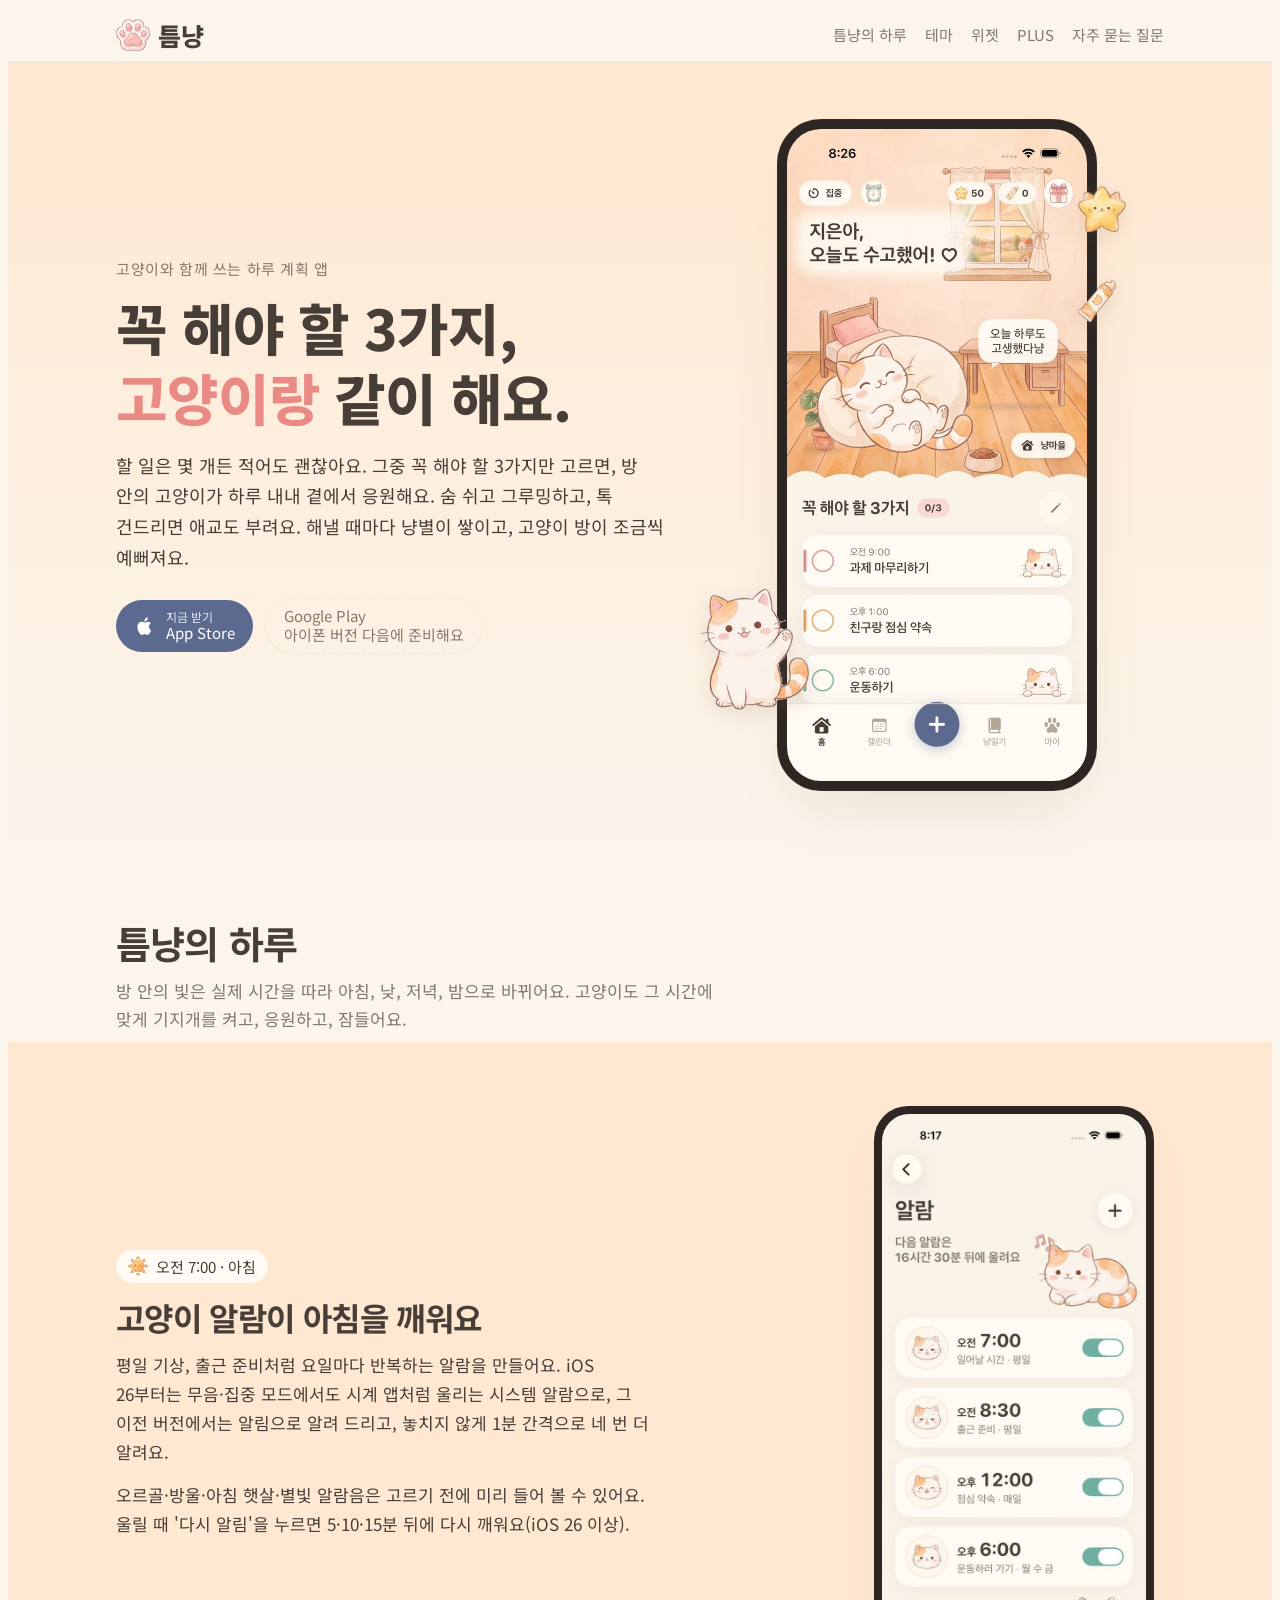
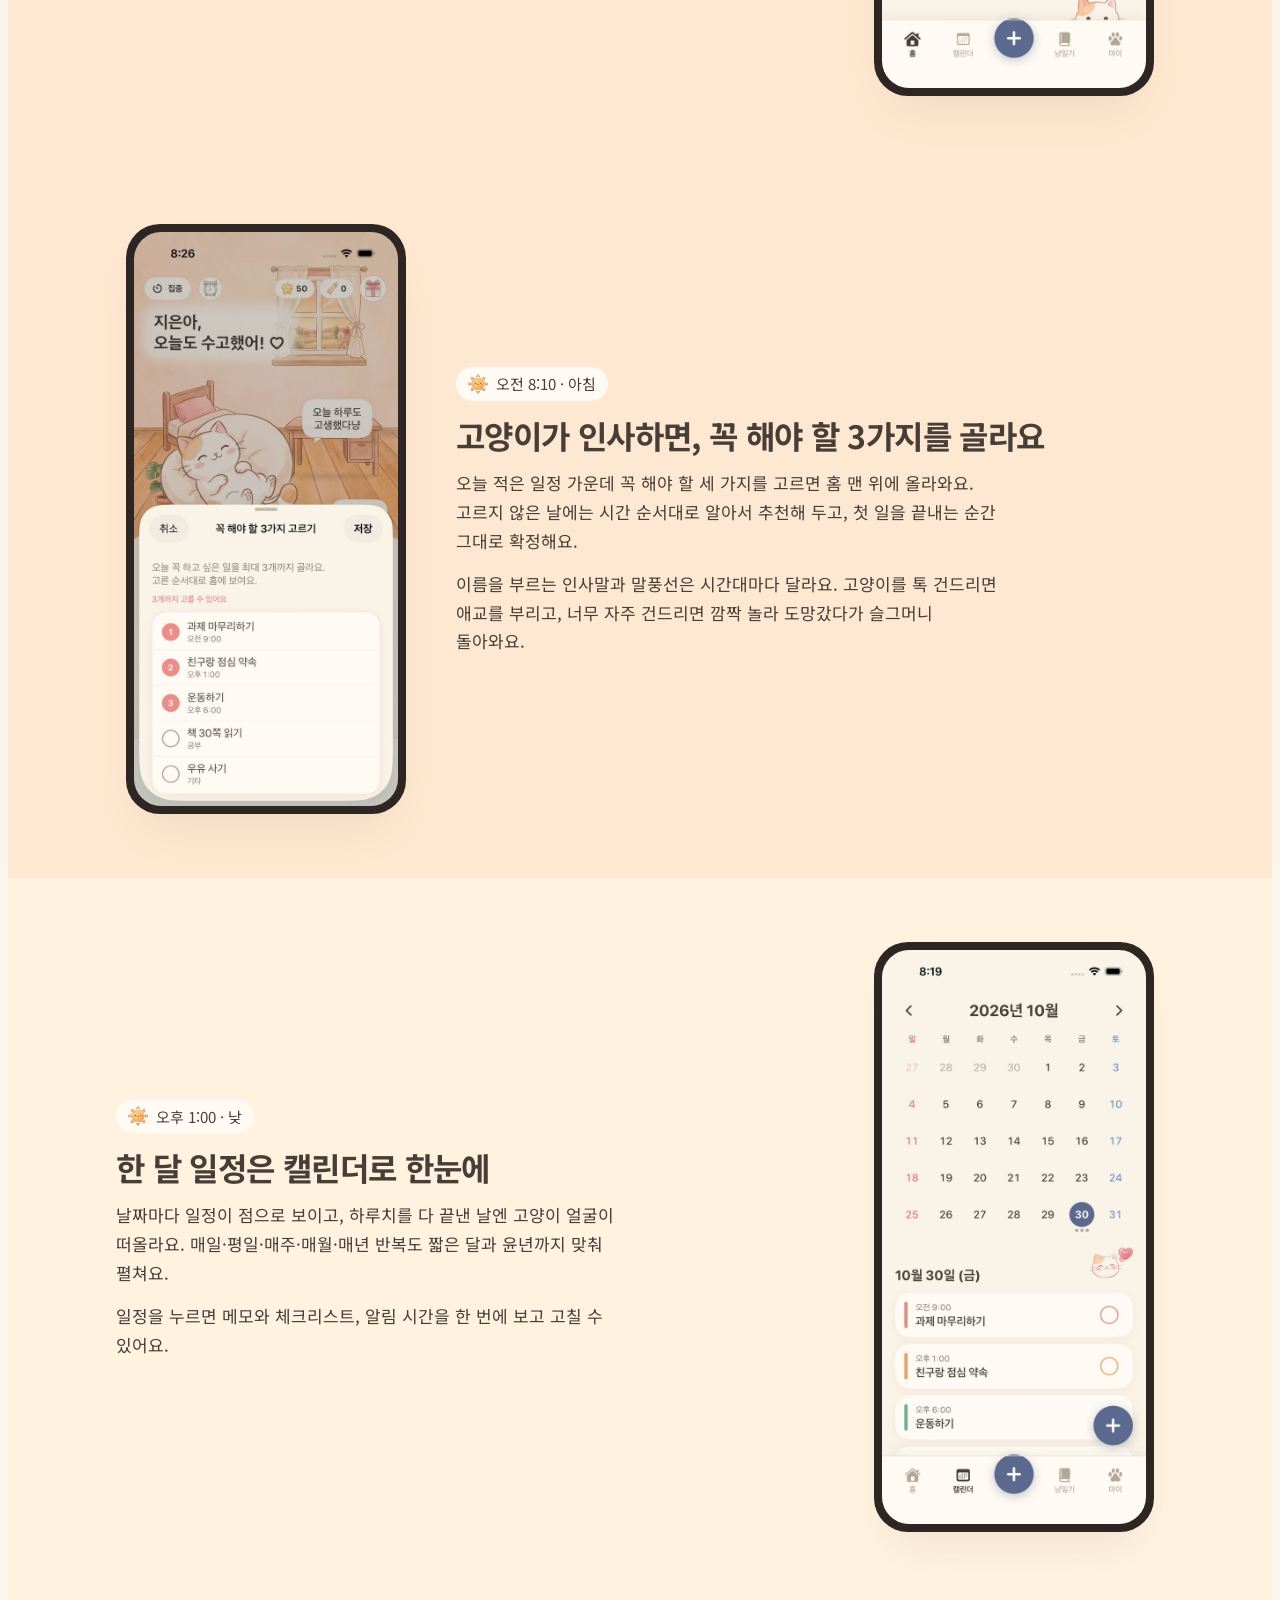
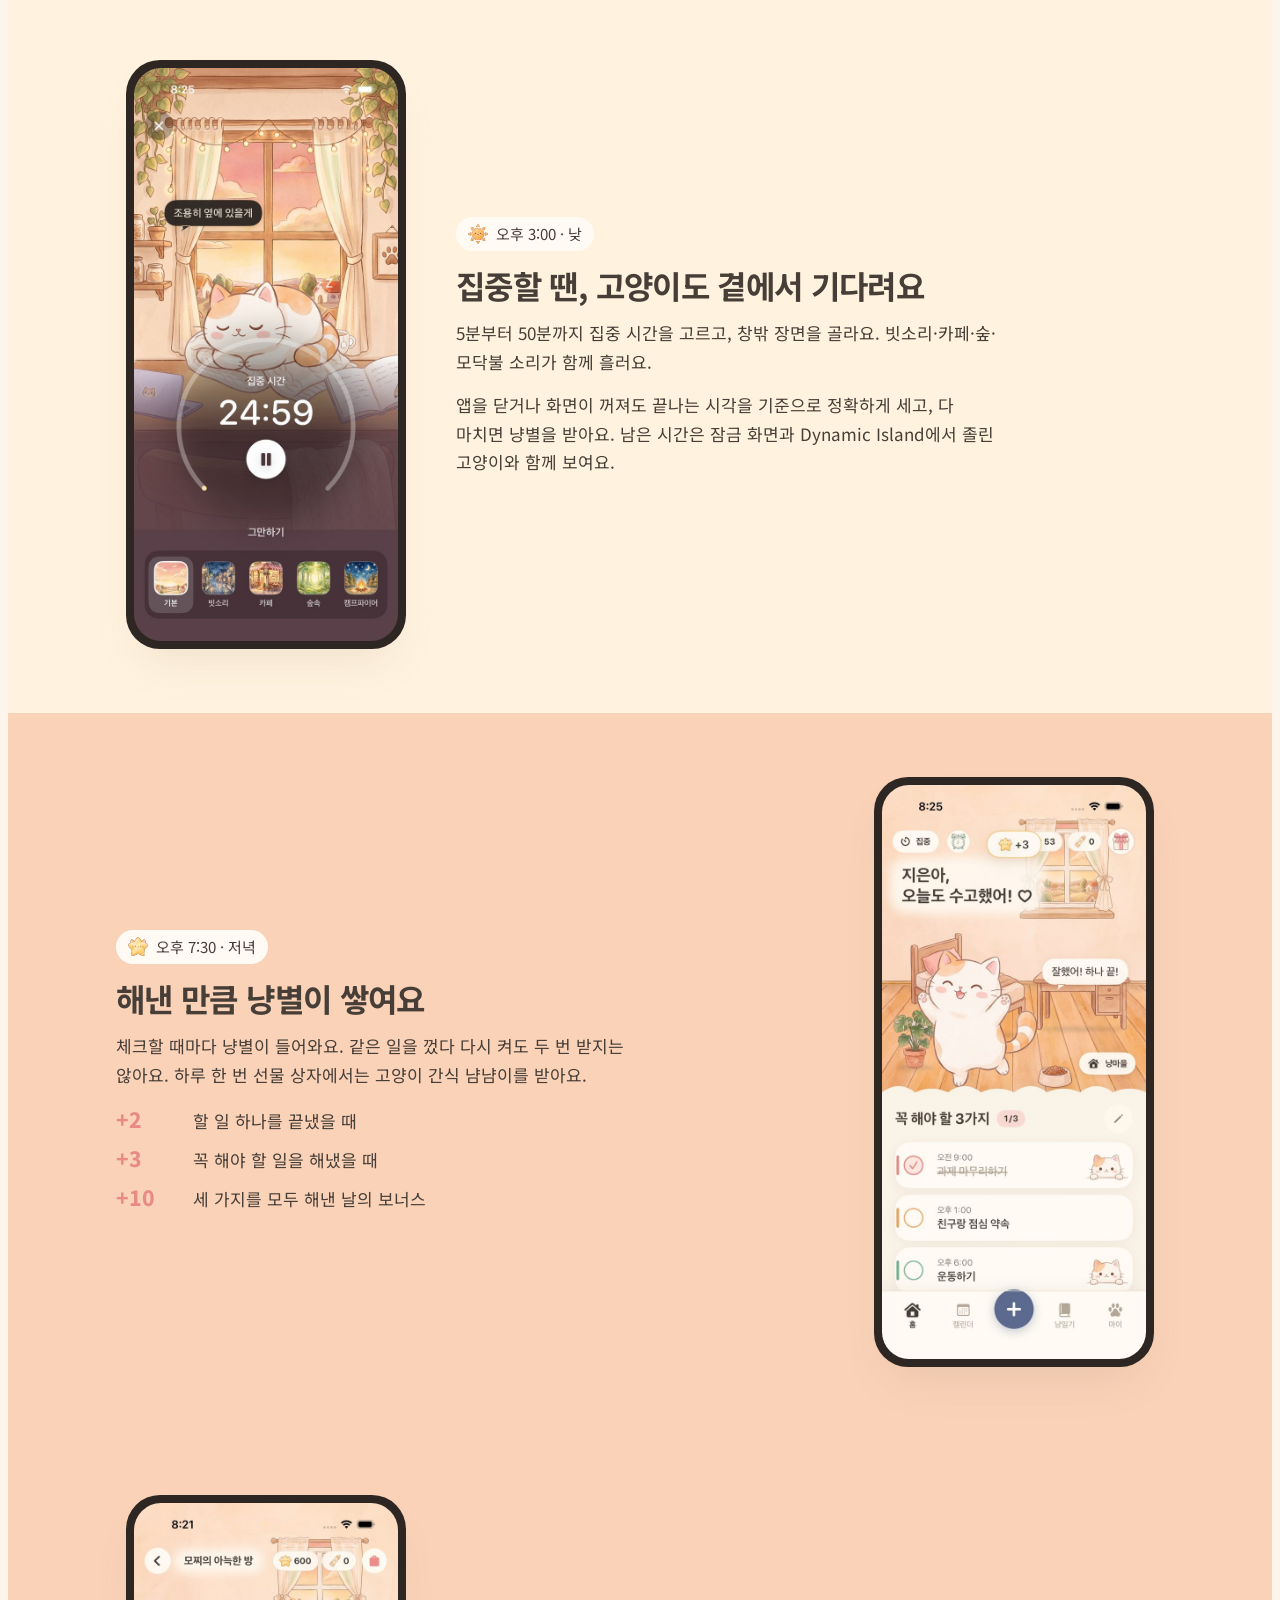
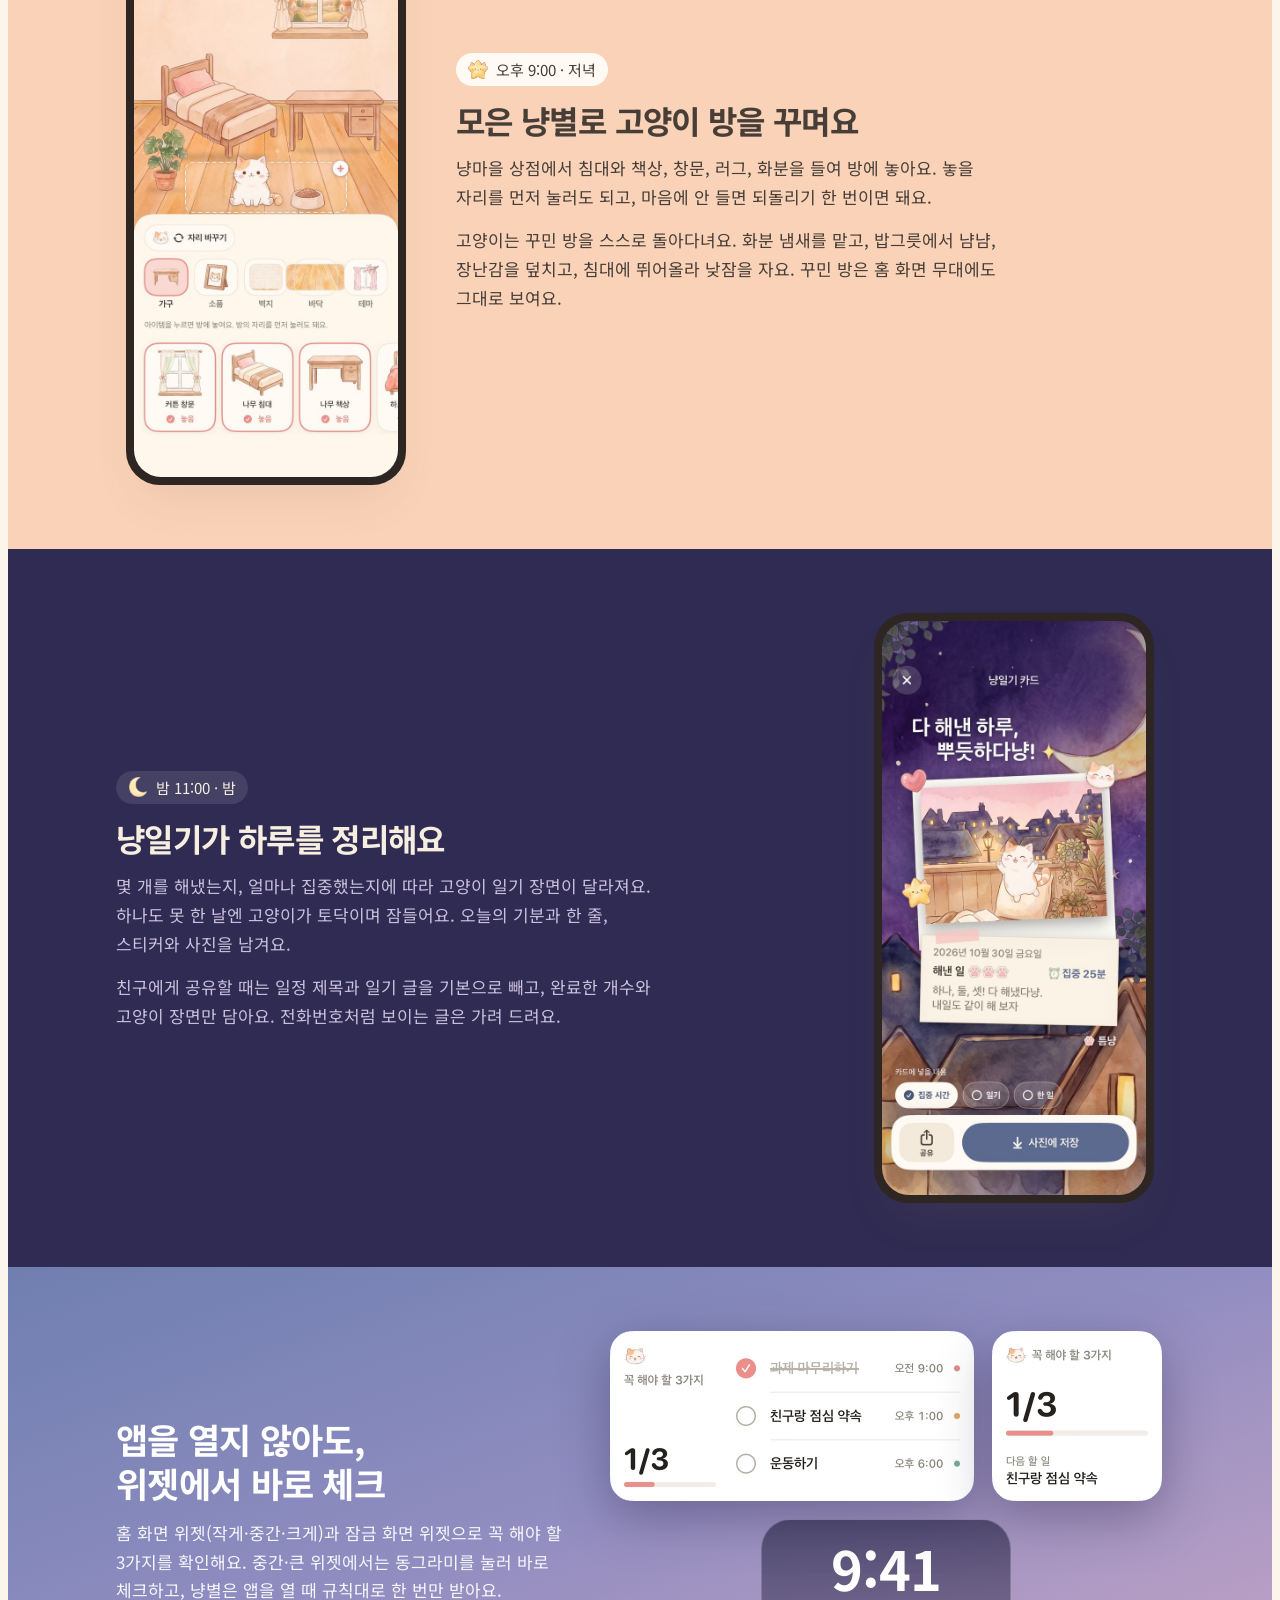
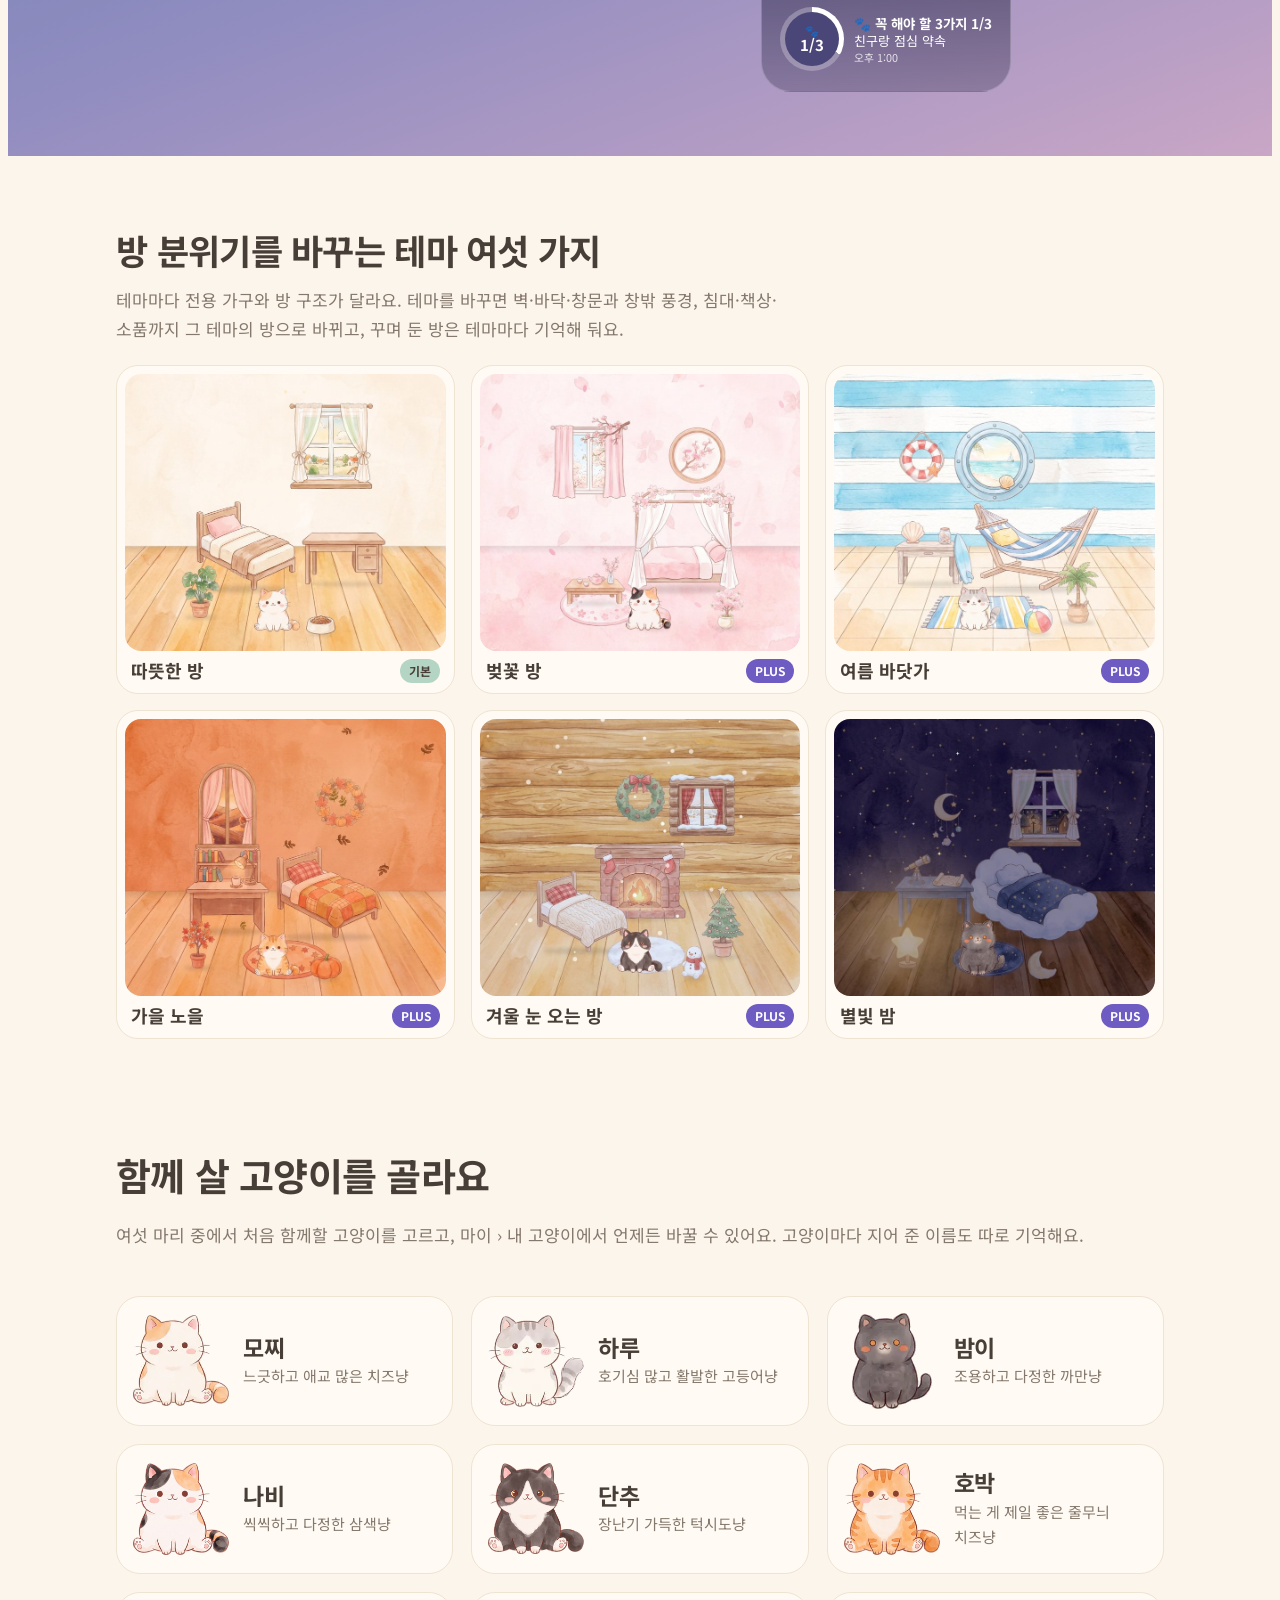
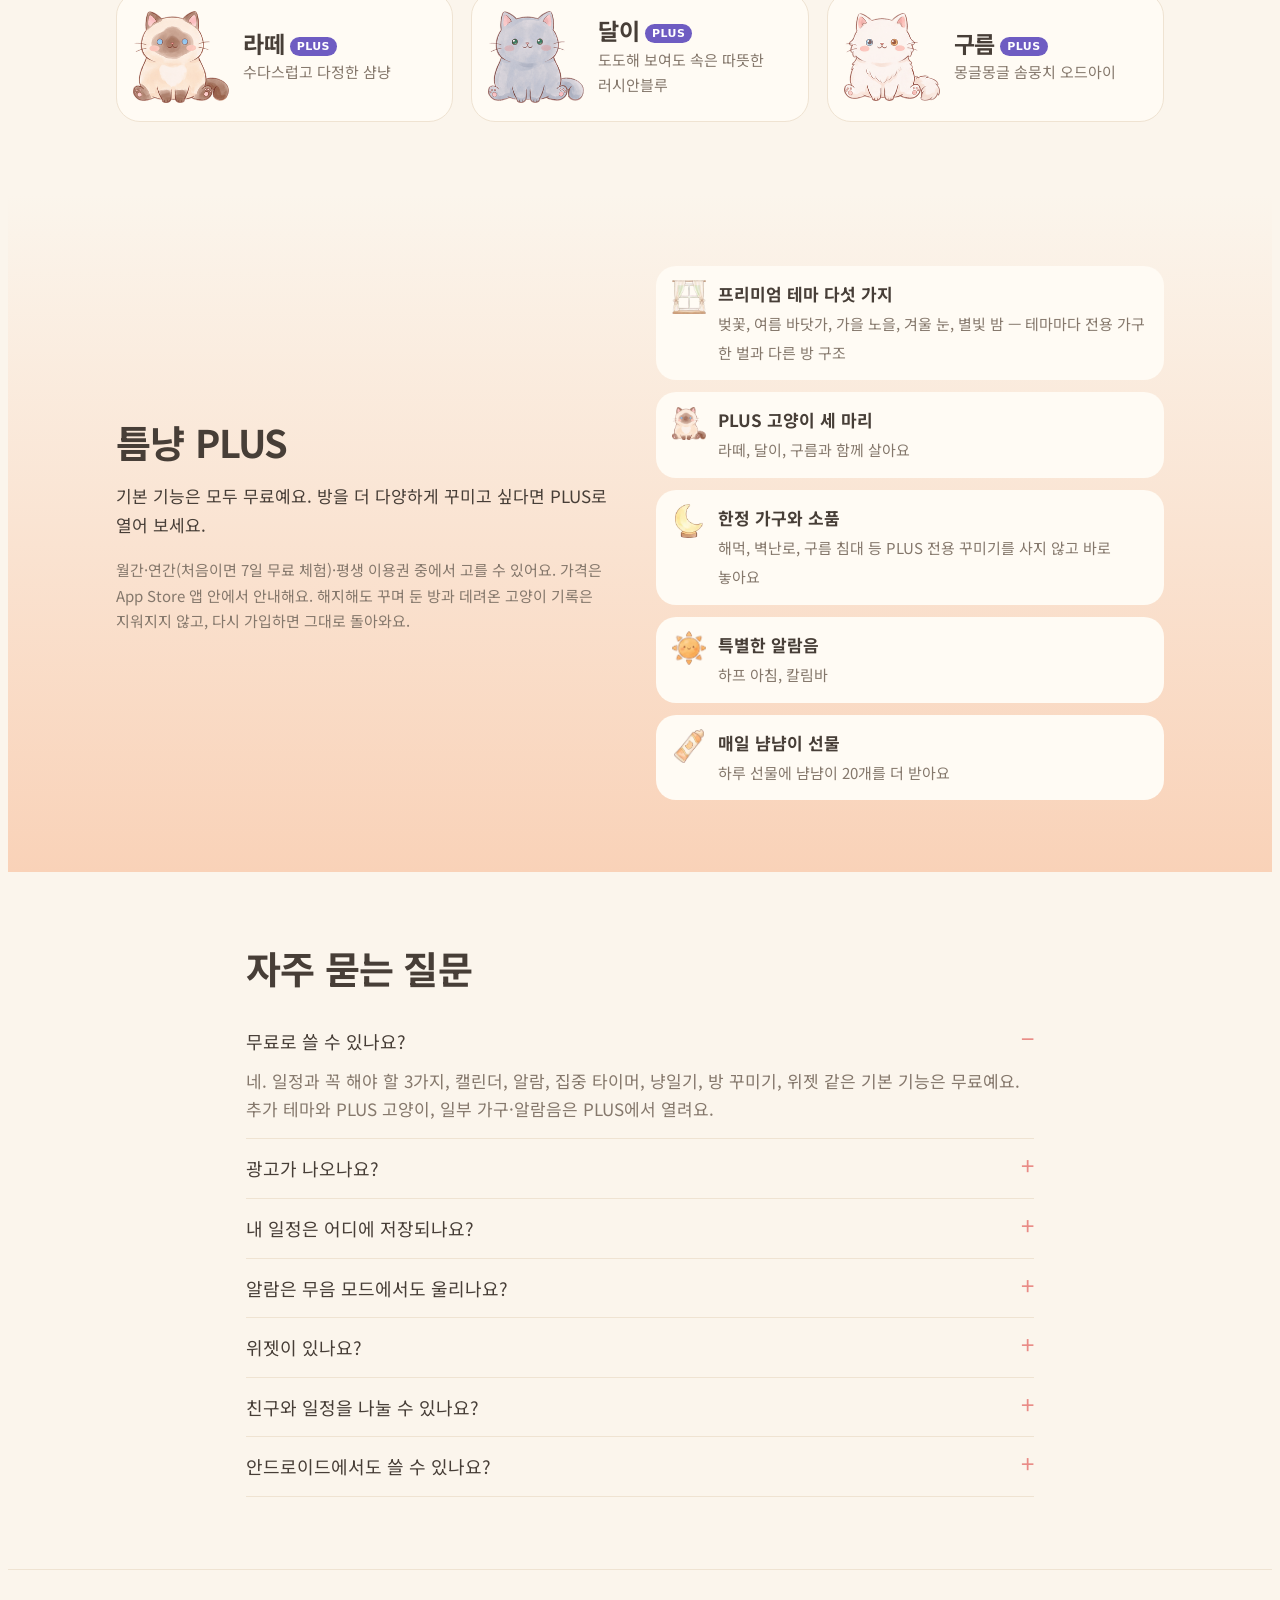
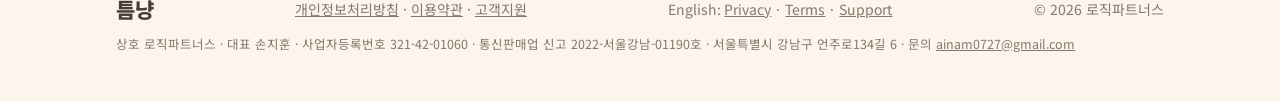
==== commit 0a355872: "홈페이지: App Store 출시 — '출시 준비 중' 대신 App Store 링크(apps.apple.com/kr/app/id6829166023) Co-Authored-By: C" ====
--- a/index.html
+++ b/index.html
@@ -102,6 +102,8 @@
   border-radius: 999px; background: var(--navy); color: #fff; font-size: 15px; line-height: 1.25;
 }
 .store small { display: block; font-size: 12px; opacity: 0.85; }
+a.store { text-decoration: none; }
+a.store:hover, a.store:focus-visible { filter: brightness(1.12); }
 .store.quiet { background: transparent; color: var(--ink-soft); border: 1.5px dashed var(--line); }
 .store svg { width: 22px; height: 22px; flex: none; }
 
@@ -280,10 +282,10 @@
         <h1>꼭 해야 할 3가지,<br><span class="soft">고양이랑</span> 같이 해요.</h1>
         <p class="lede">할 일은 몇 개든 적어도 괜찮아요. 그중 꼭 해야 할 3가지만 고르면, 방 안의 고양이가 하루 내내 곁에서 응원해요. 숨 쉬고 그루밍하고, 톡 건드리면 애교도 부려요. 해낼 때마다 냥별이 쌓이고, 고양이 방이 조금씩 예뻐져요.</p>
         <div class="stores">
-          <span class="store" role="note">
+          <a class="store" href="https://apps.apple.com/kr/app/id6829166023">
             <svg viewBox="0 0 24 24" aria-hidden="true"><path fill="currentColor" d="M16.4 12.6c0-2.3 1.9-3.4 2-3.5-1.1-1.6-2.8-1.8-3.4-1.8-1.4-.1-2.8.9-3.5.9-.7 0-1.9-.9-3.1-.8-1.6 0-3.1.9-3.9 2.4-1.7 2.9-.4 7.2 1.2 9.5.8 1.1 1.7 2.4 2.9 2.4 1.2 0 1.6-.8 3-.8s1.8.8 3 .7c1.3 0 2.1-1.1 2.8-2.3.9-1.3 1.3-2.6 1.3-2.7-.1 0-2.3-.9-2.3-3.9zM14.1 5.8c.6-.8 1.1-1.9 1-3-.9 0-2.1.6-2.8 1.4-.6.7-1.1 1.8-1 2.9 1.1.1 2.1-.5 2.8-1.3z"/></svg>
-            <span>App Store<small>출시 준비 중</small></span>
-          </span>
+            <span><small>지금 받기</small>App Store</span>
+          </a>
           <span class="store quiet" role="note">Google Play<br>아이폰 버전 다음에 준비해요</span>
         </div>
       </div>
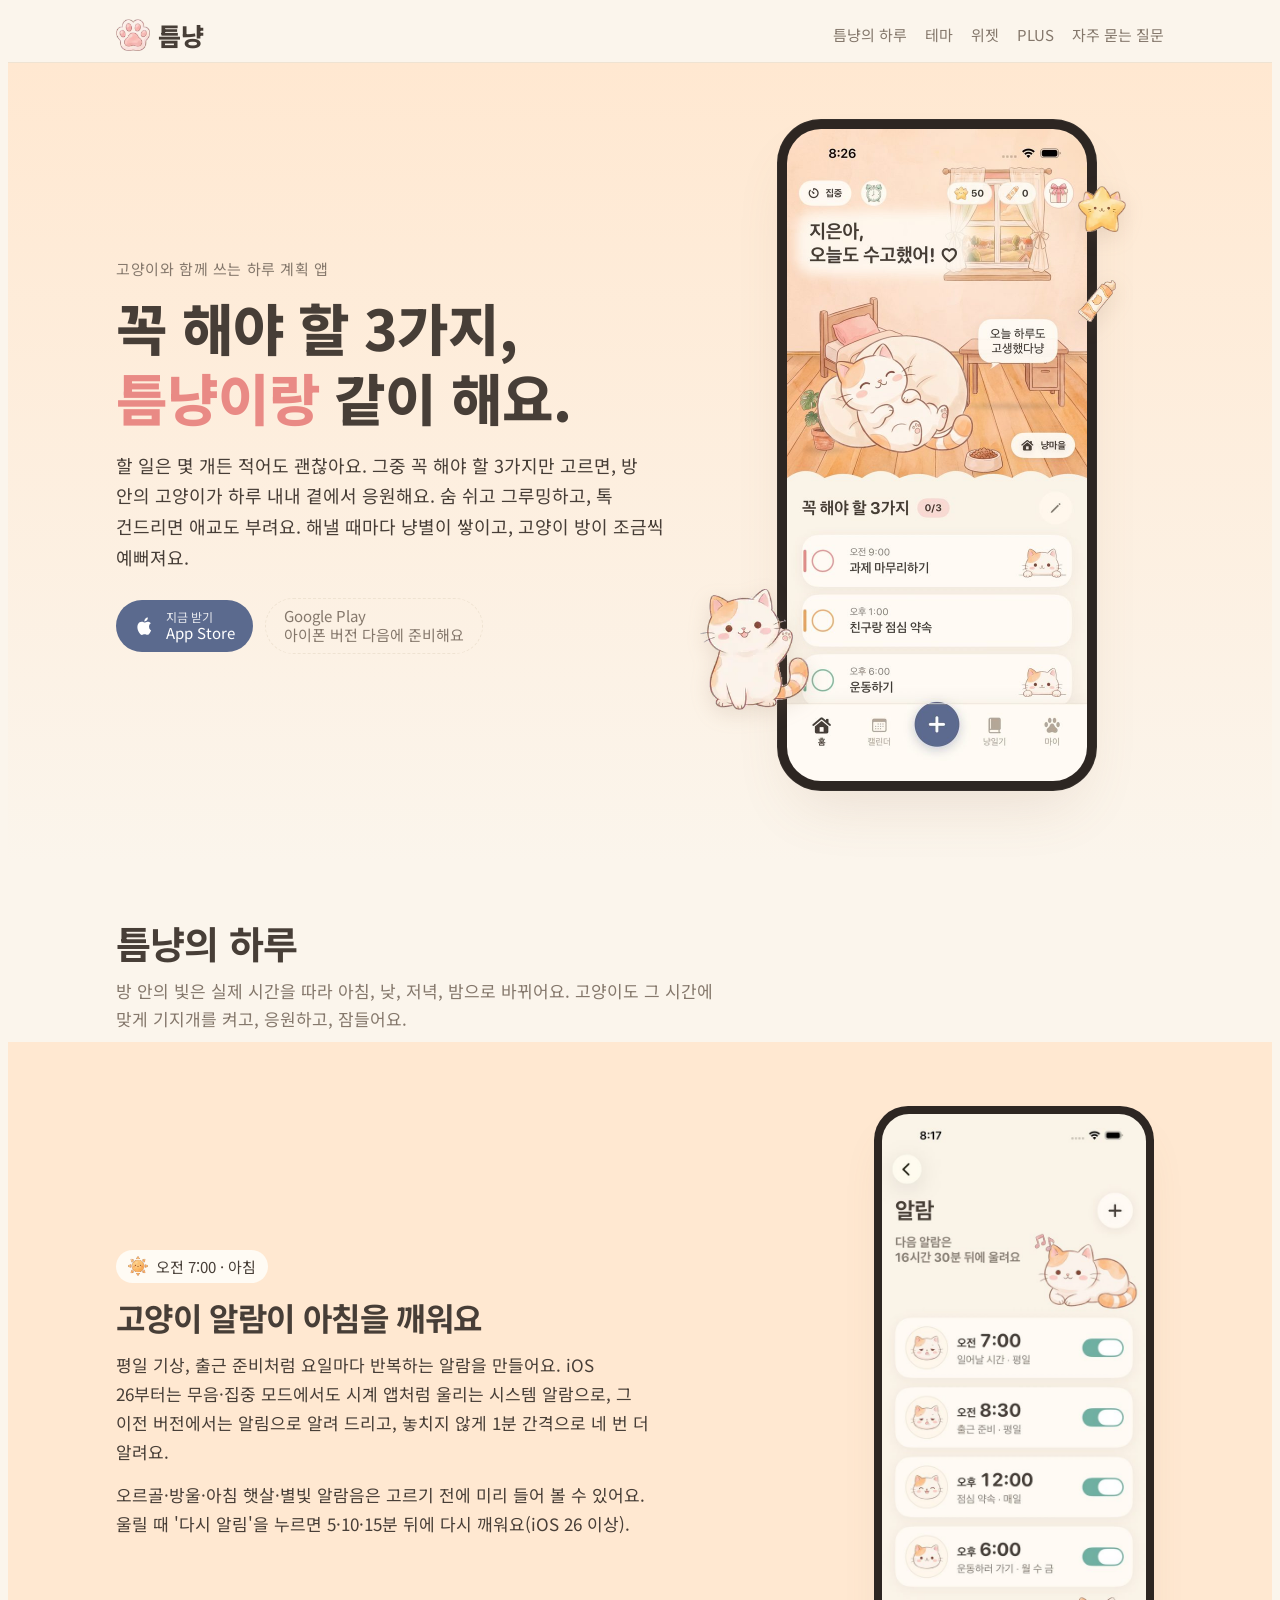
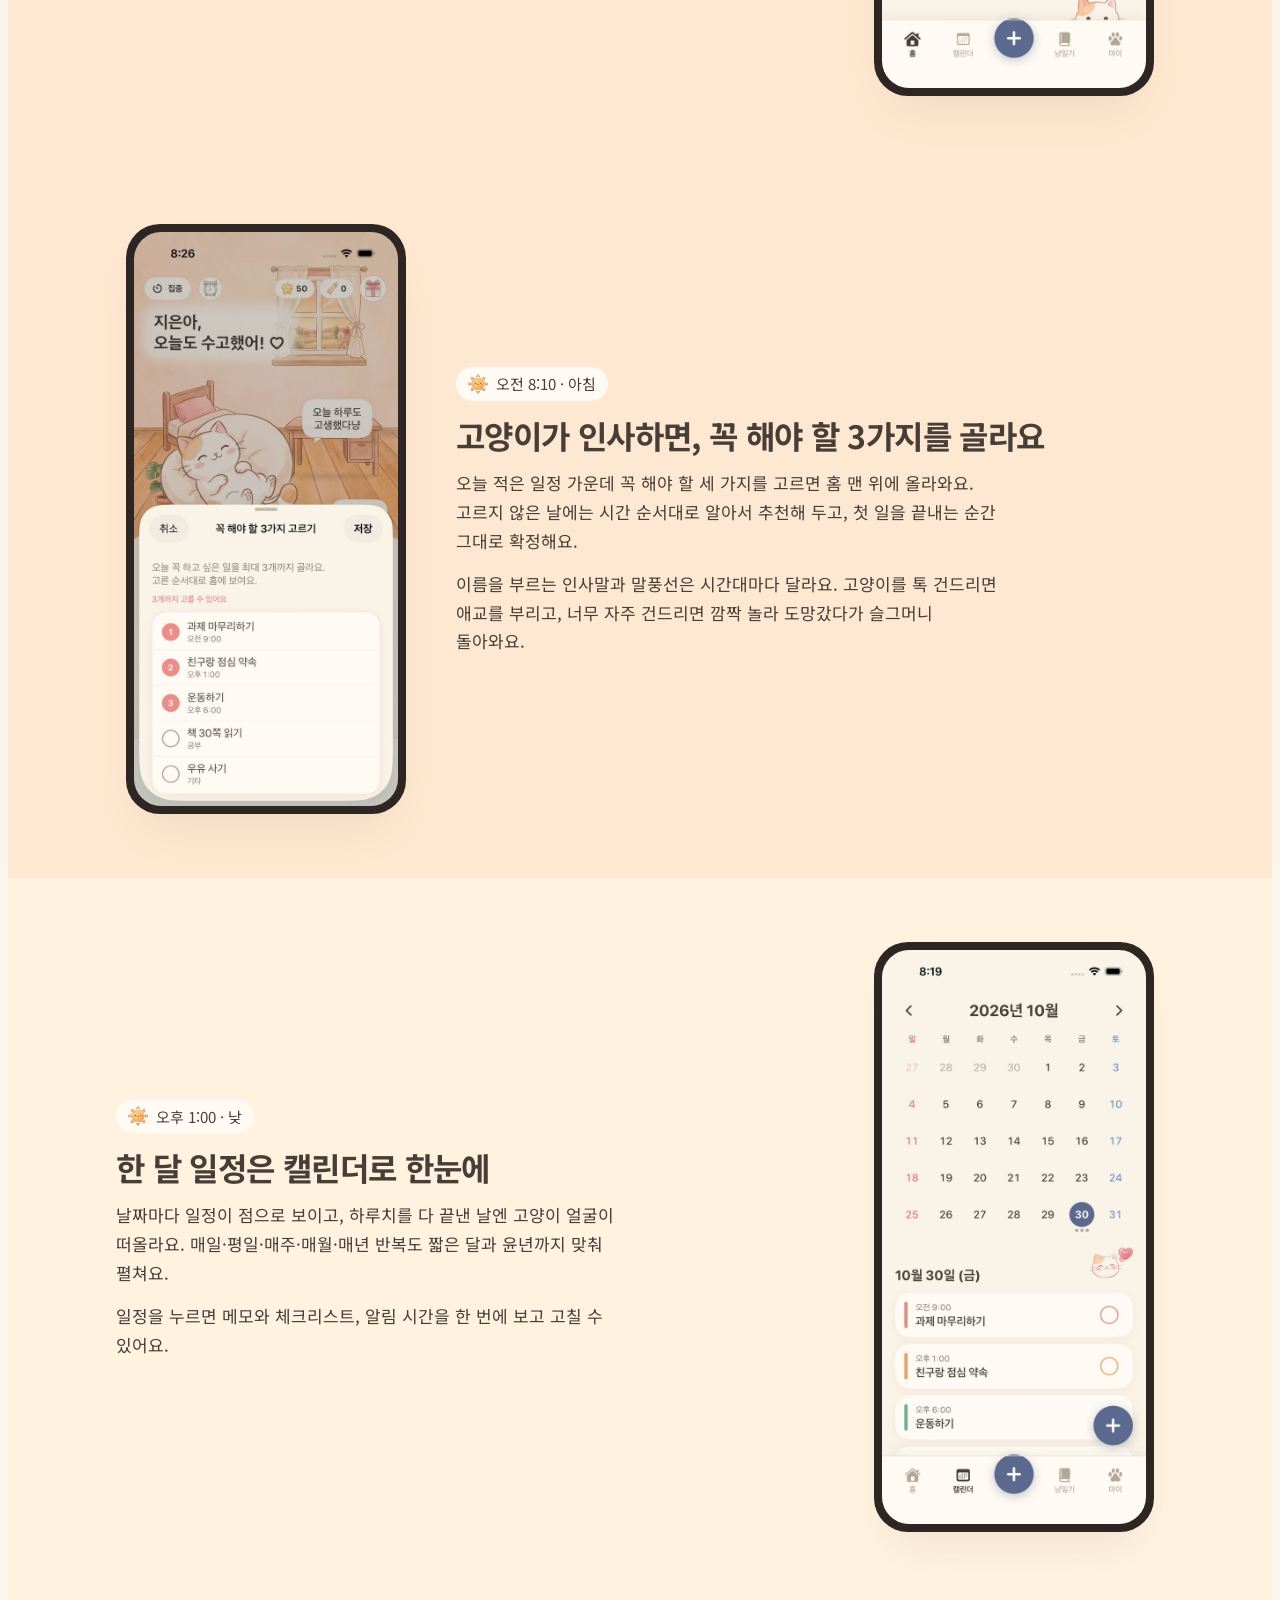
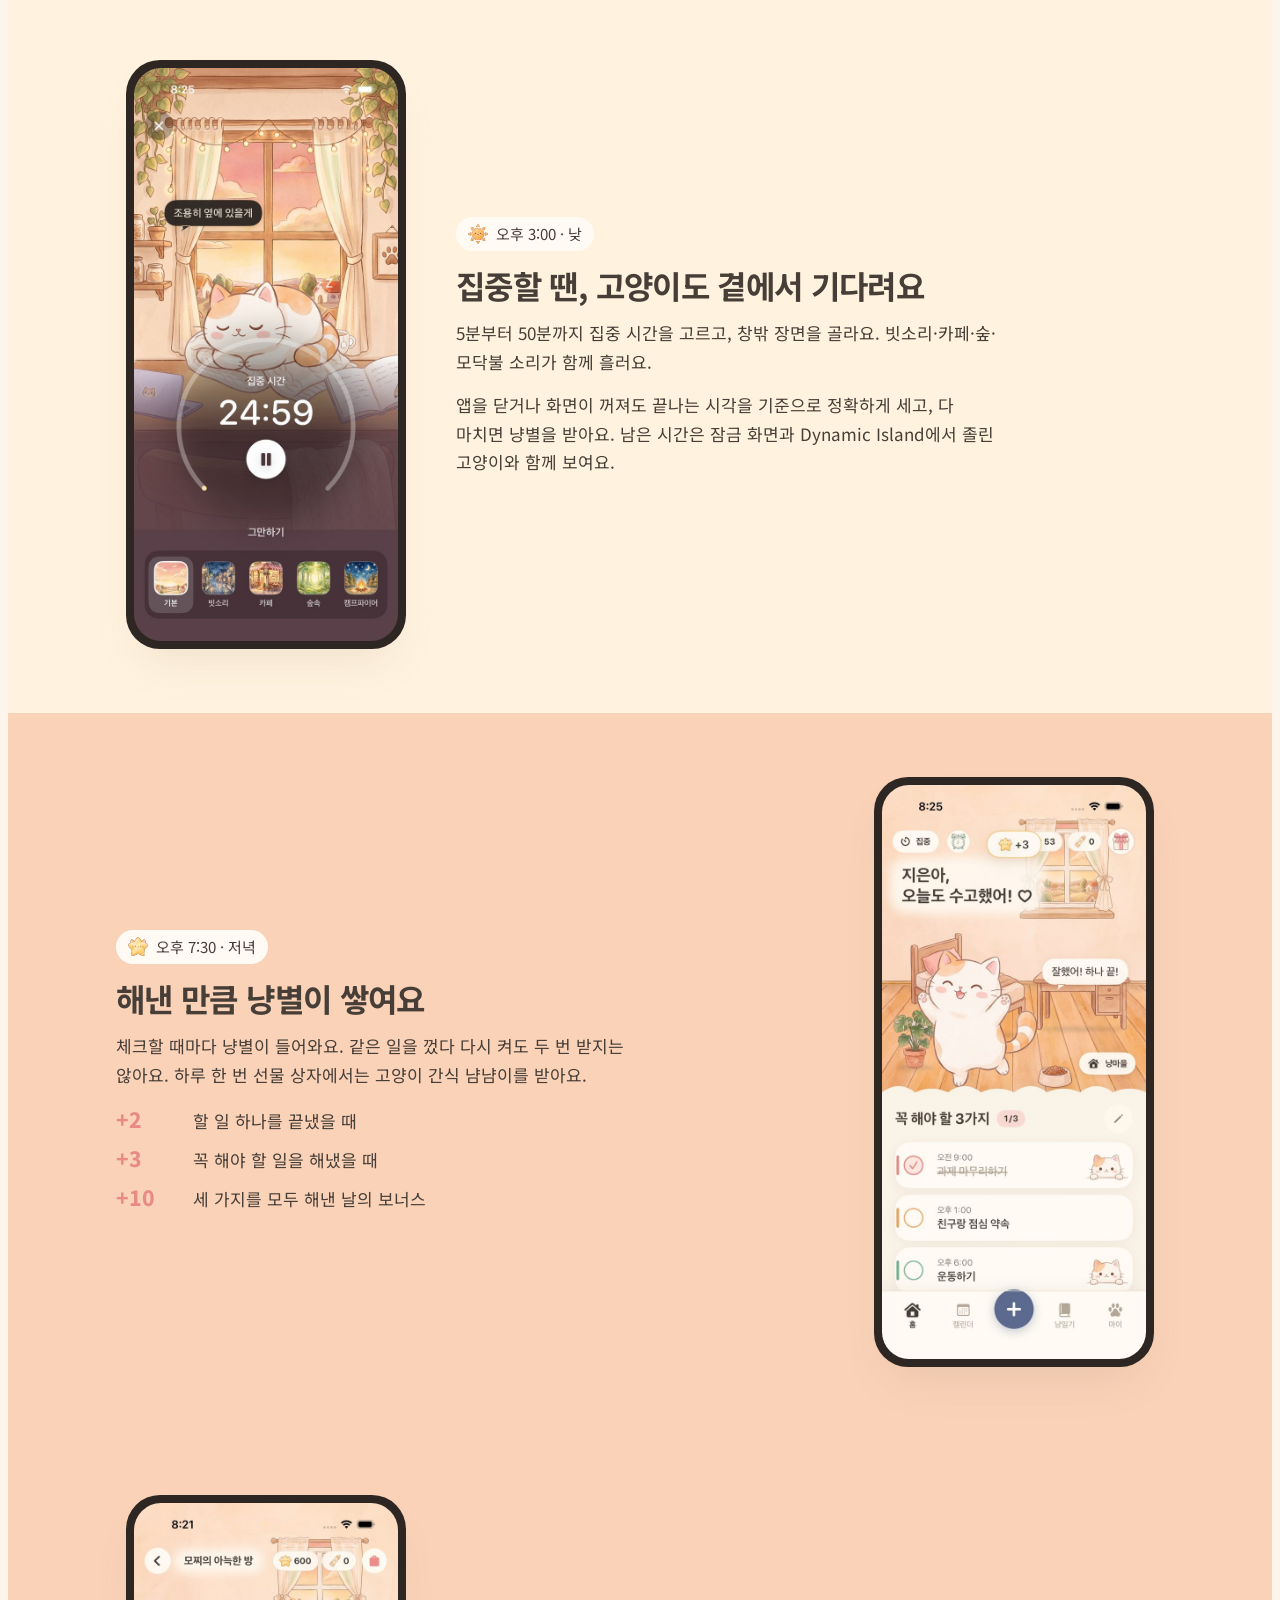
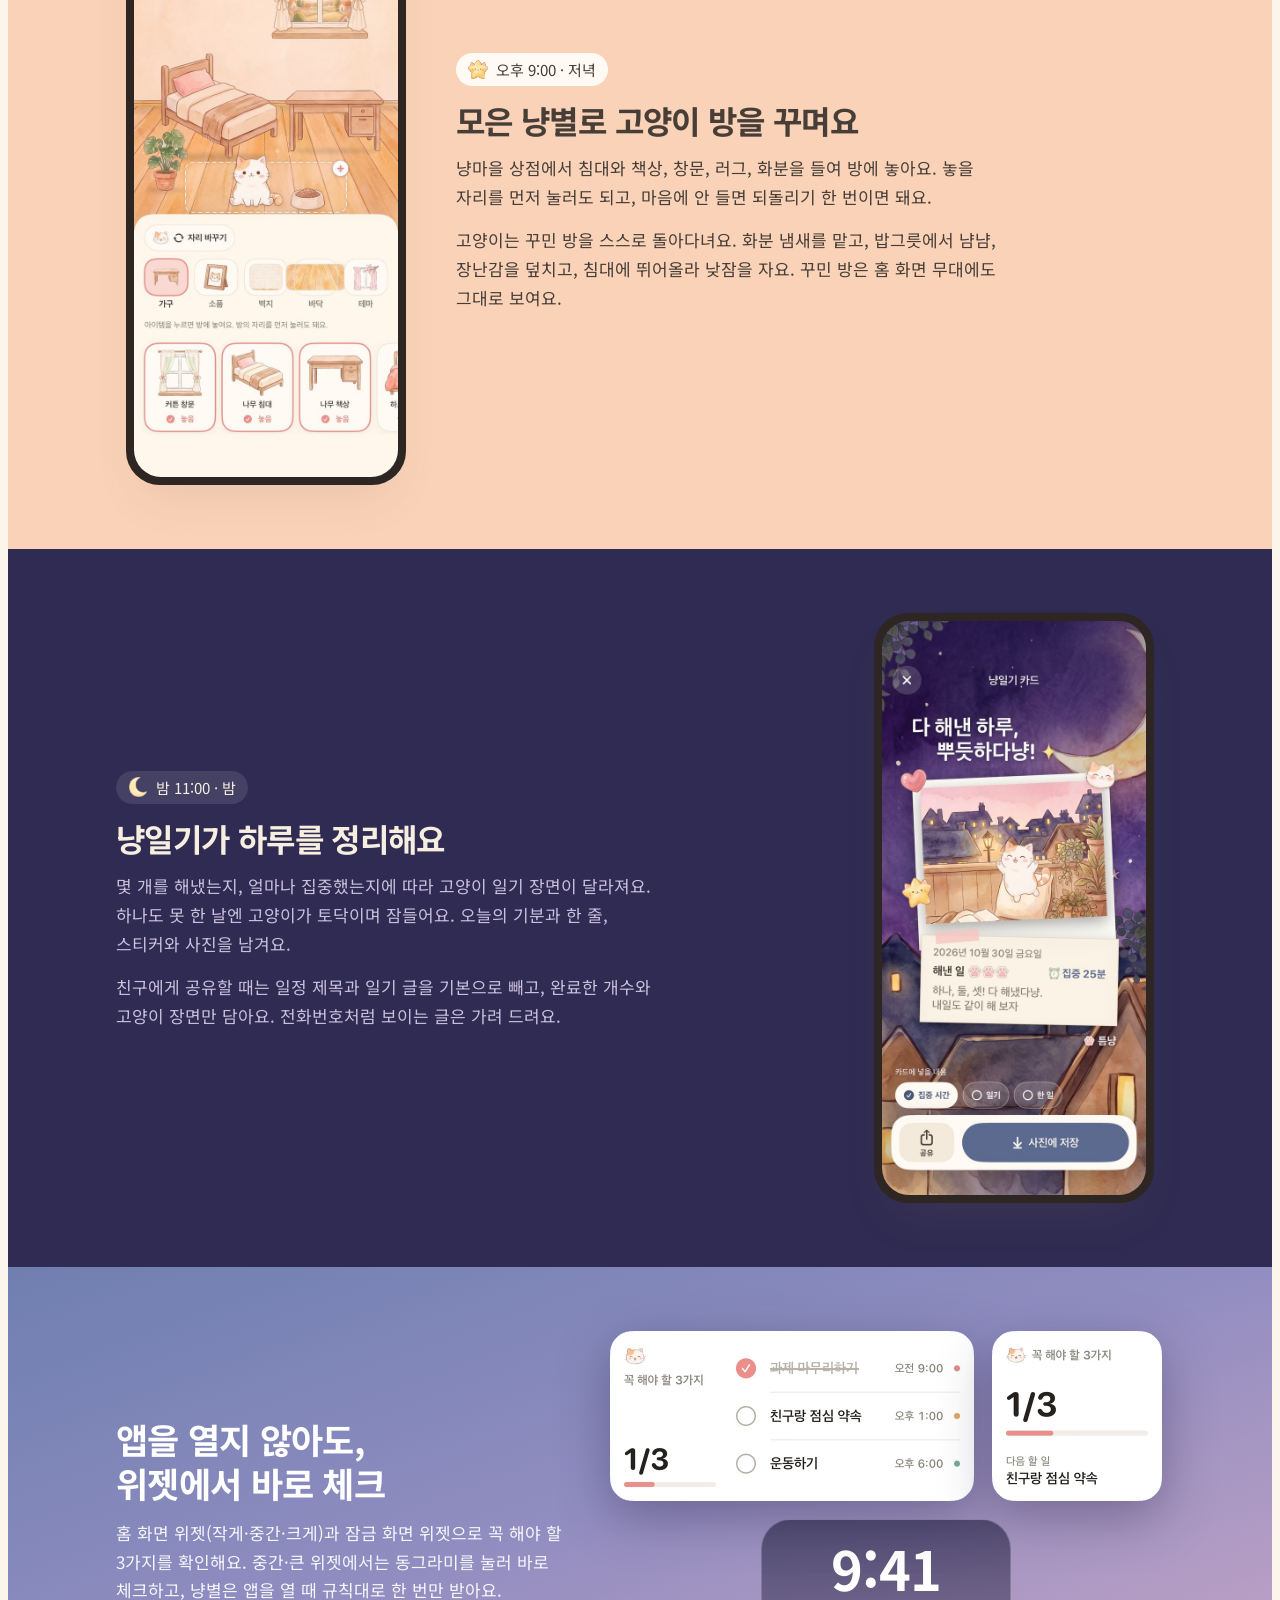
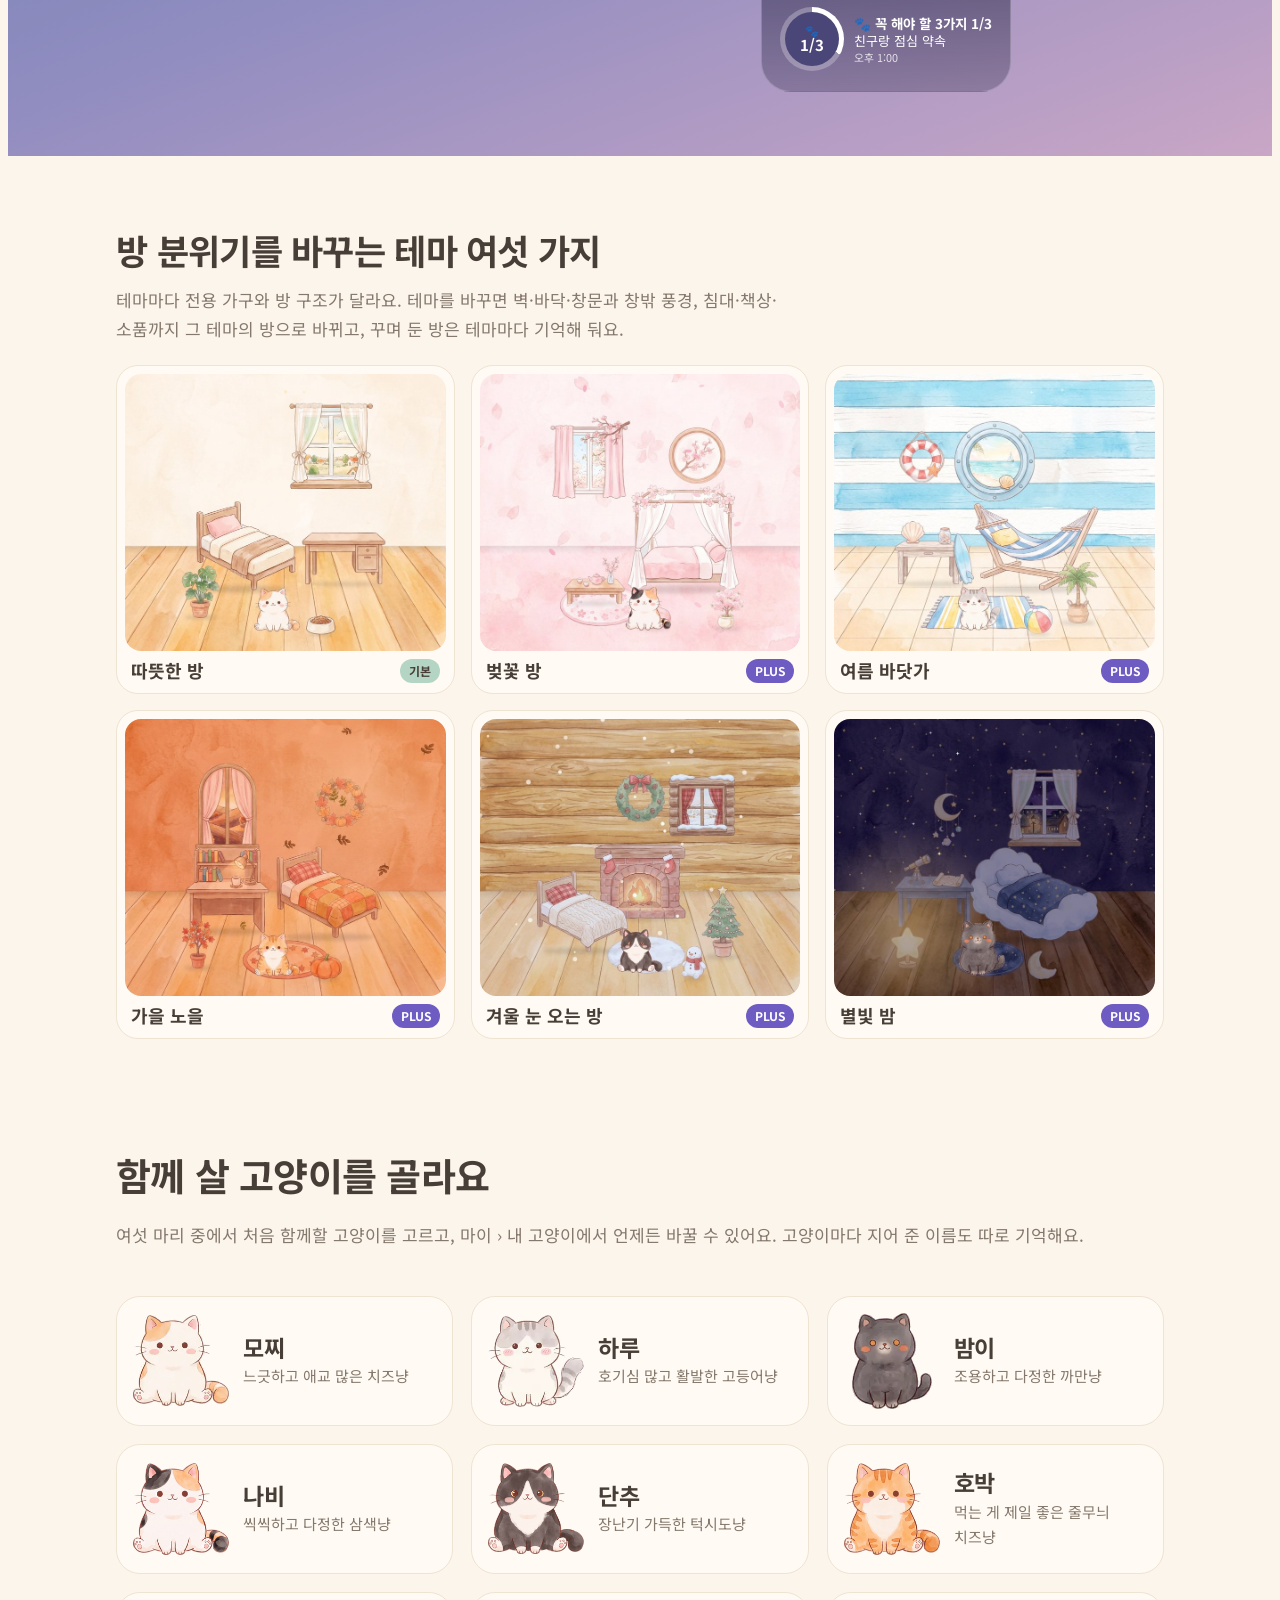
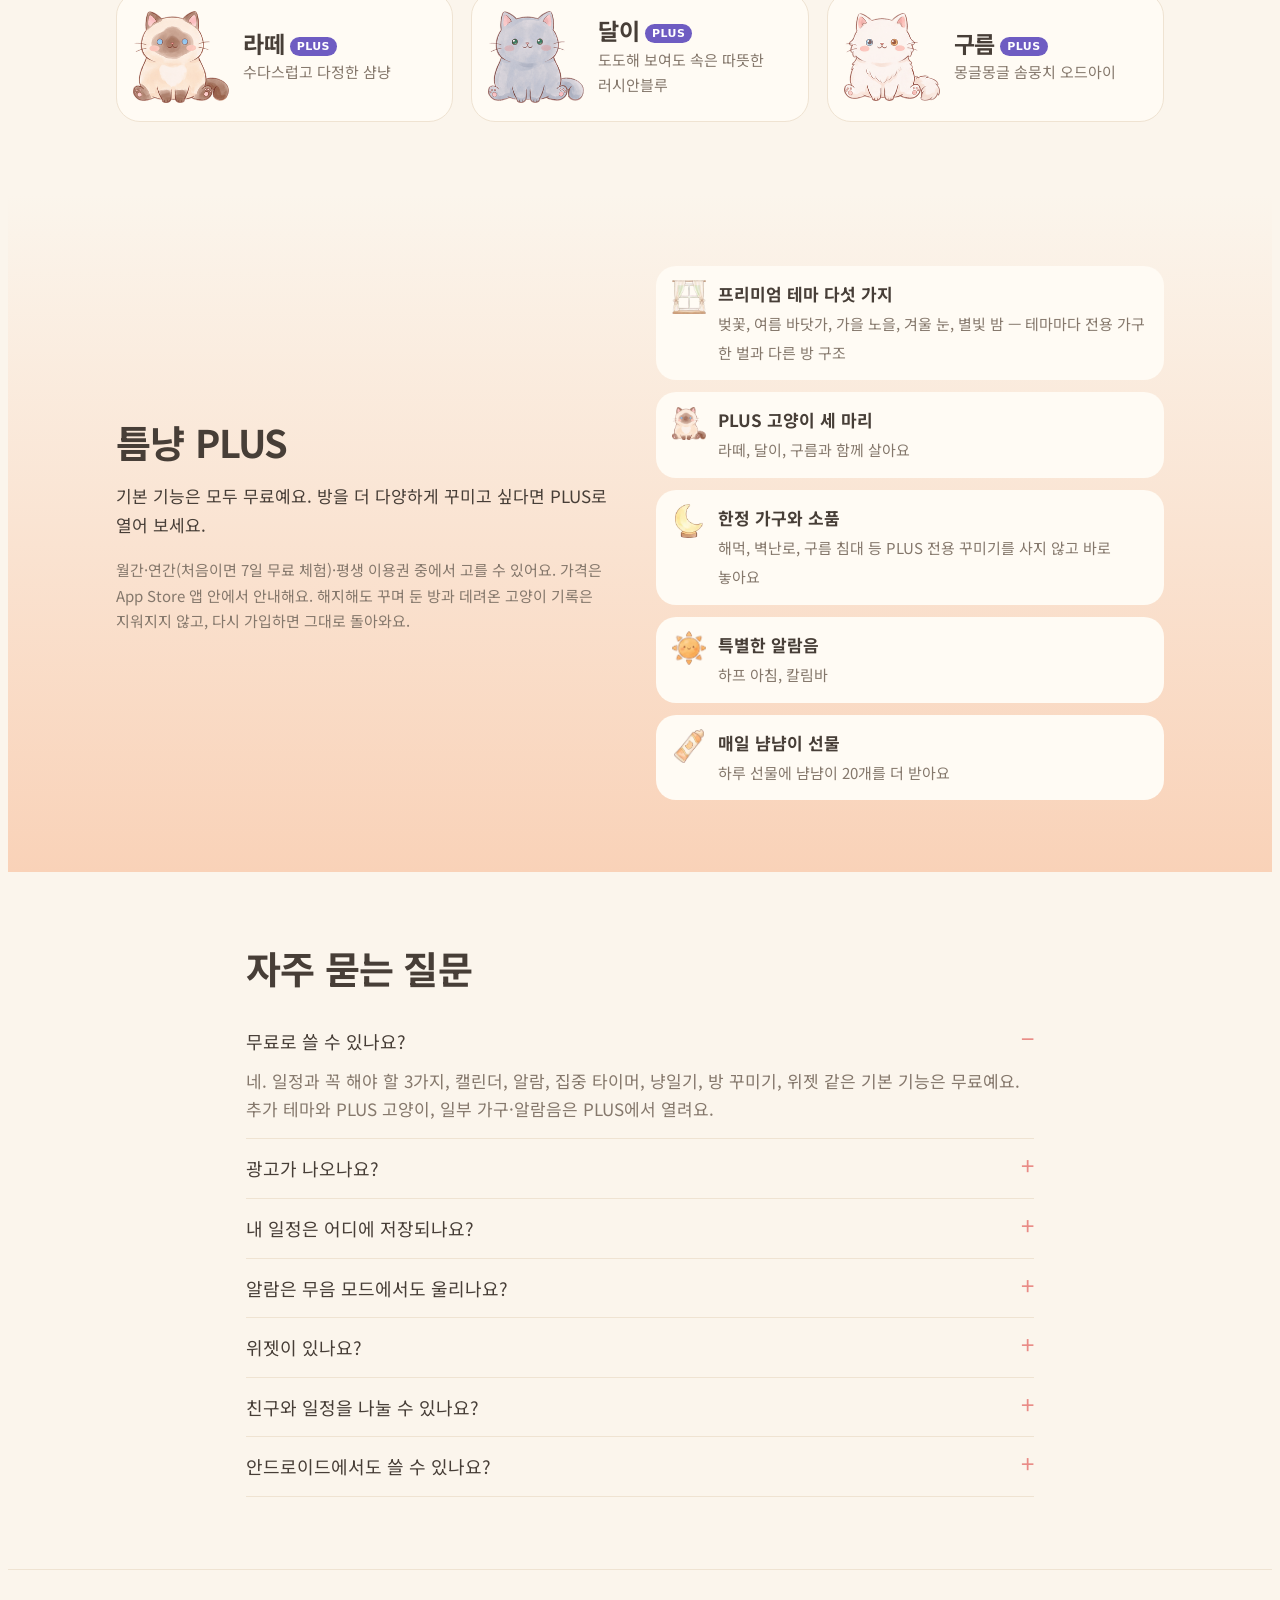
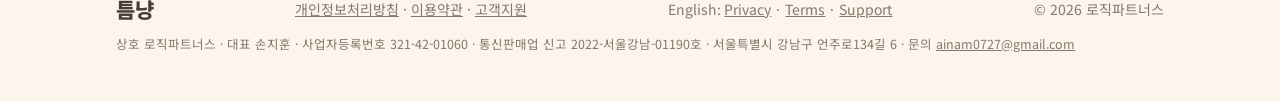
==== commit c6713bdb: "홈페이지 첫 화면: '꼭 해야 할 3가지, 틈냥이랑 같이 해요' (틈냥 브랜딩) Co-Authored-By: Claude Opus 5.5 <noreply@anthropic.com>" ====
--- a/index.html
+++ b/index.html
@@ -279,7 +279,7 @@
     <div class="wrap">
       <div>
         <p class="eyebrow">고양이와 함께 쓰는 하루 계획 앱</p>
-        <h1>꼭 해야 할 3가지,<br><span class="soft">고양이랑</span> 같이 해요.</h1>
+        <h1>꼭 해야 할 3가지,<br><span class="soft">틈냥이랑</span> 같이 해요.</h1>
         <p class="lede">할 일은 몇 개든 적어도 괜찮아요. 그중 꼭 해야 할 3가지만 고르면, 방 안의 고양이가 하루 내내 곁에서 응원해요. 숨 쉬고 그루밍하고, 톡 건드리면 애교도 부려요. 해낼 때마다 냥별이 쌓이고, 고양이 방이 조금씩 예뻐져요.</p>
         <div class="stores">
           <a class="store" href="https://apps.apple.com/kr/app/id6829166023">
